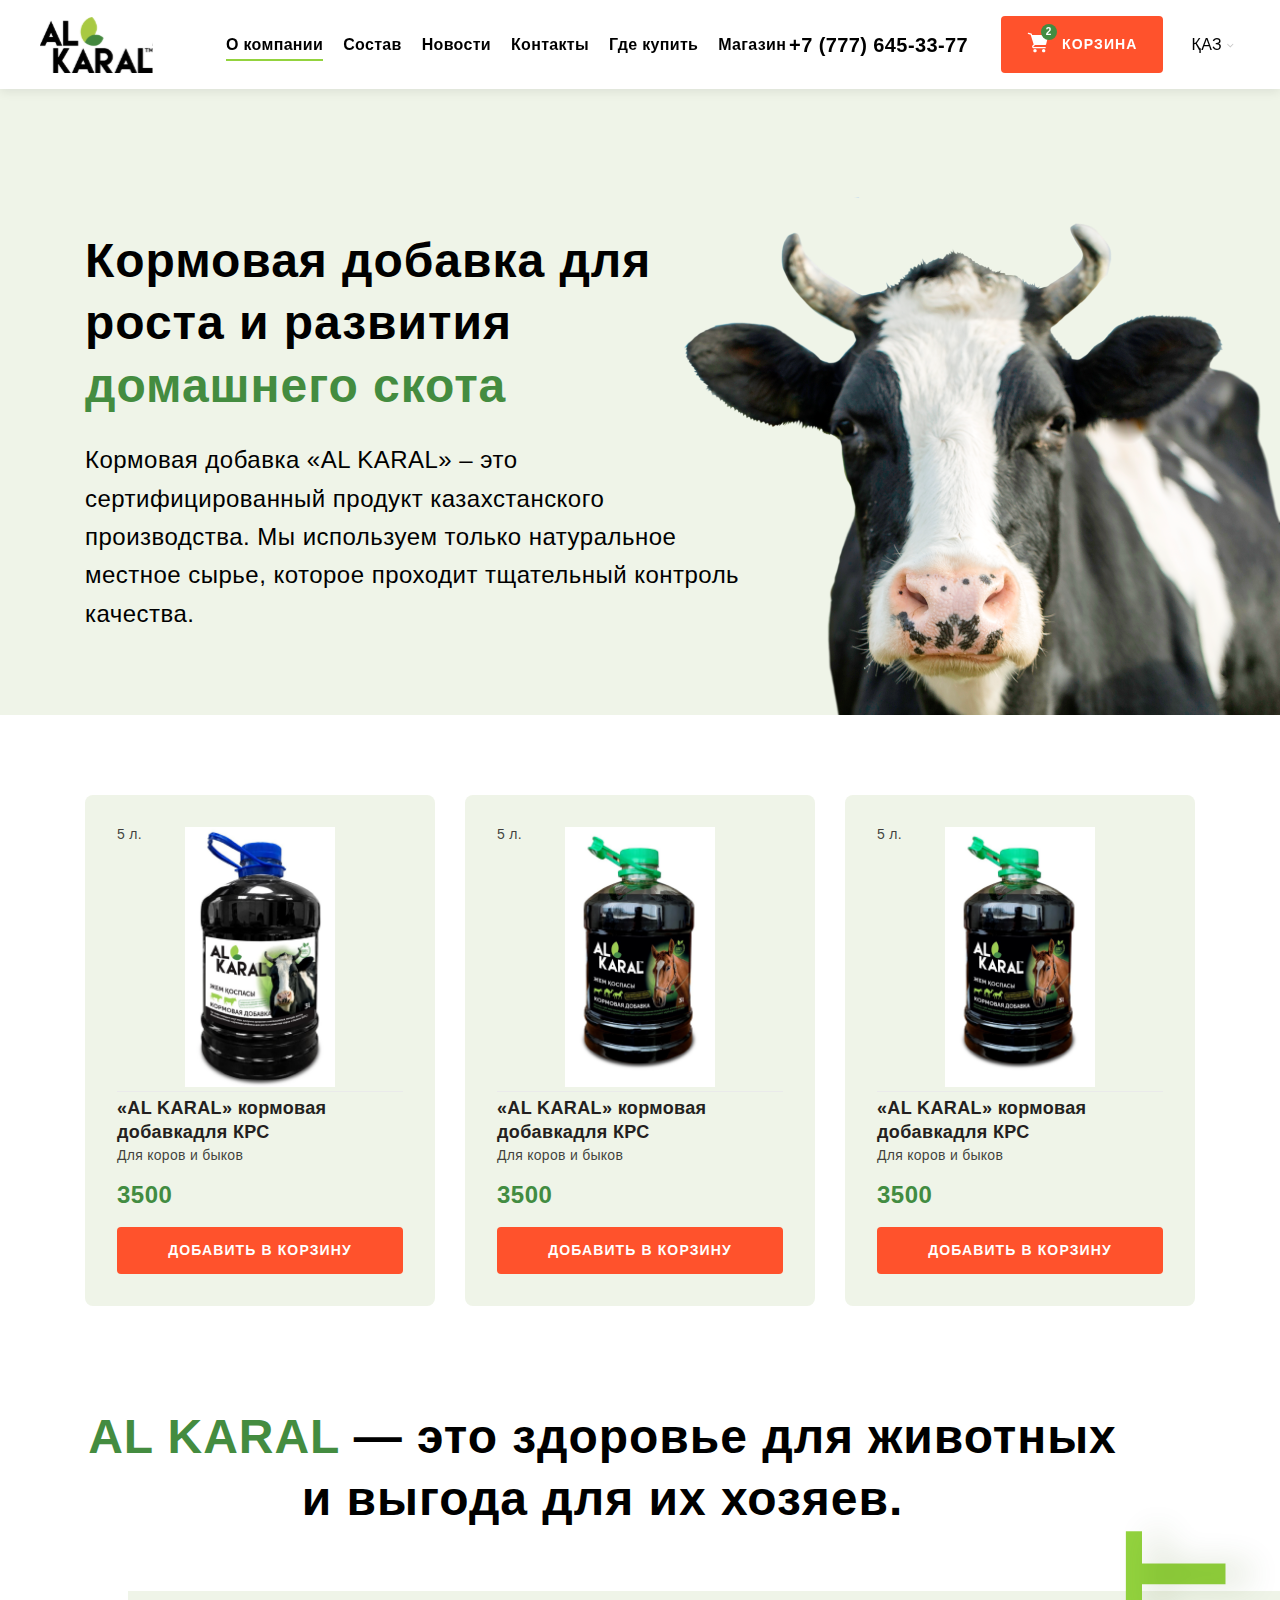
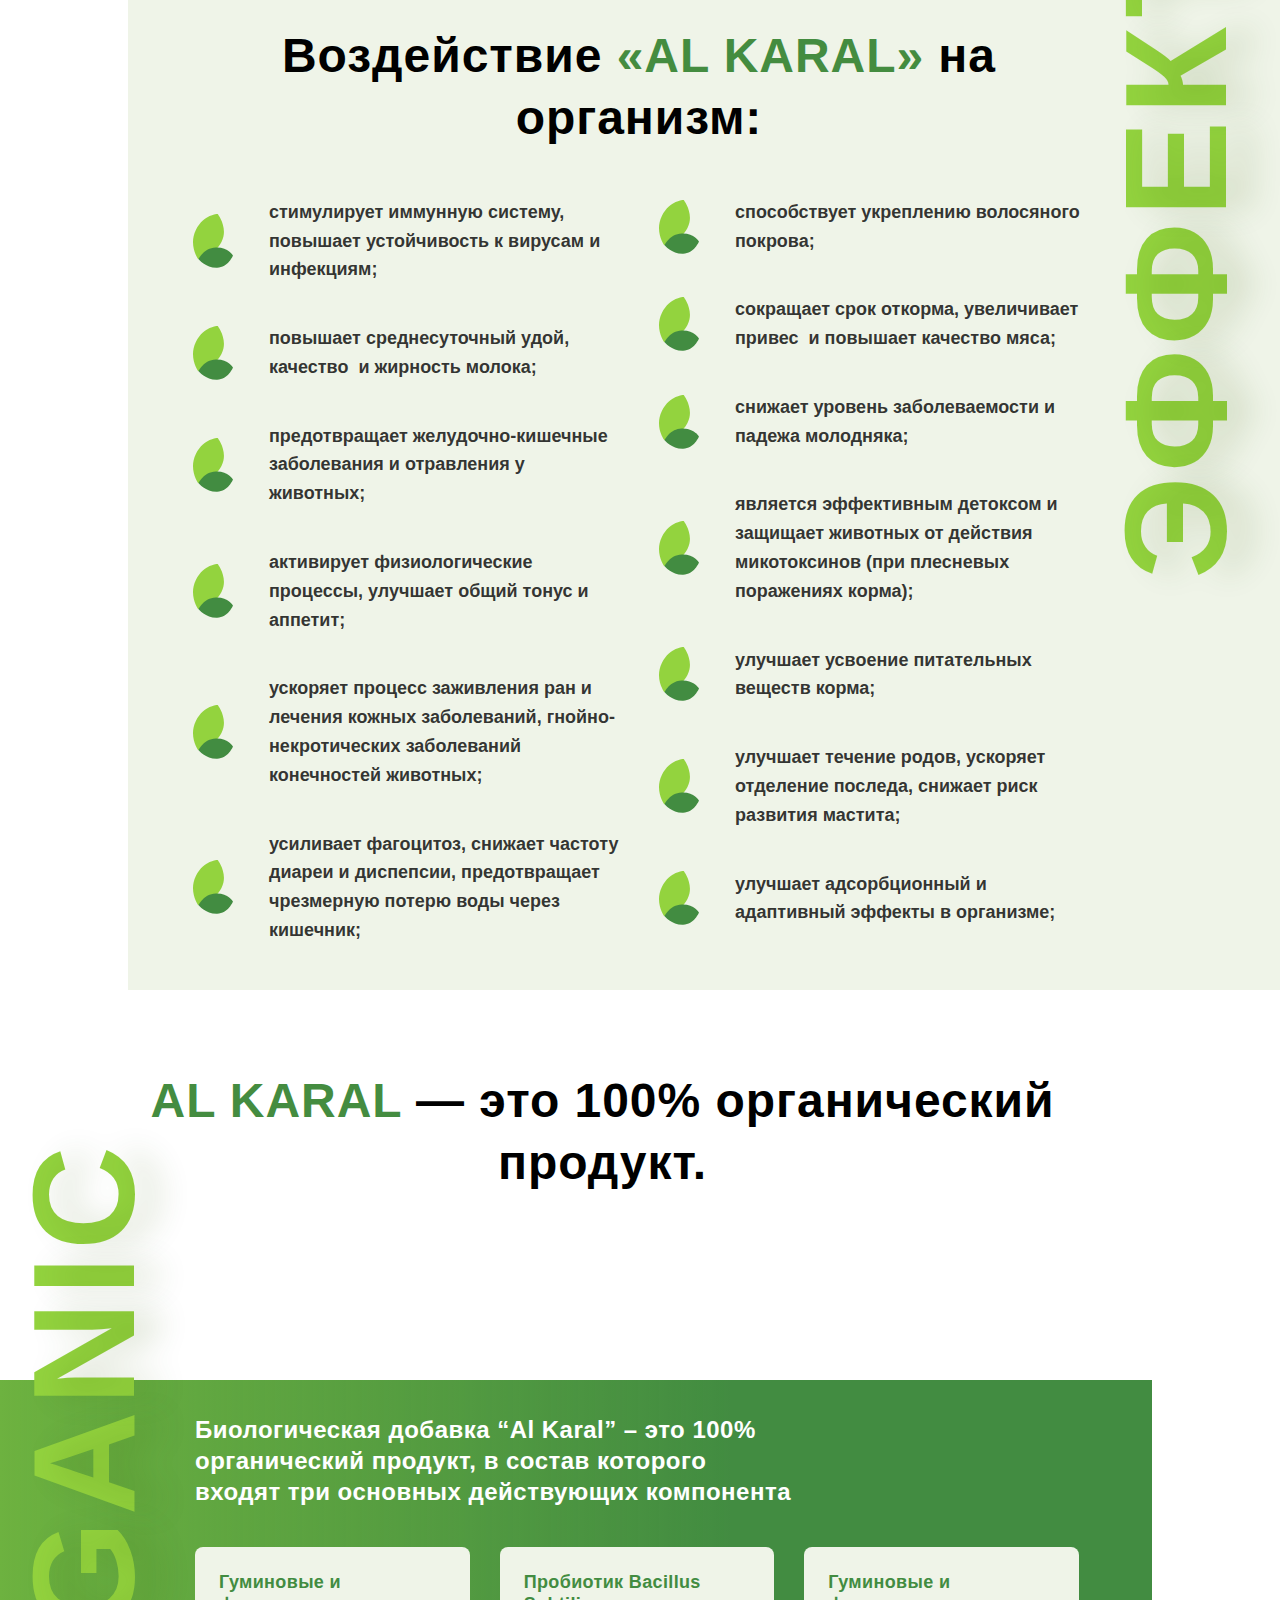
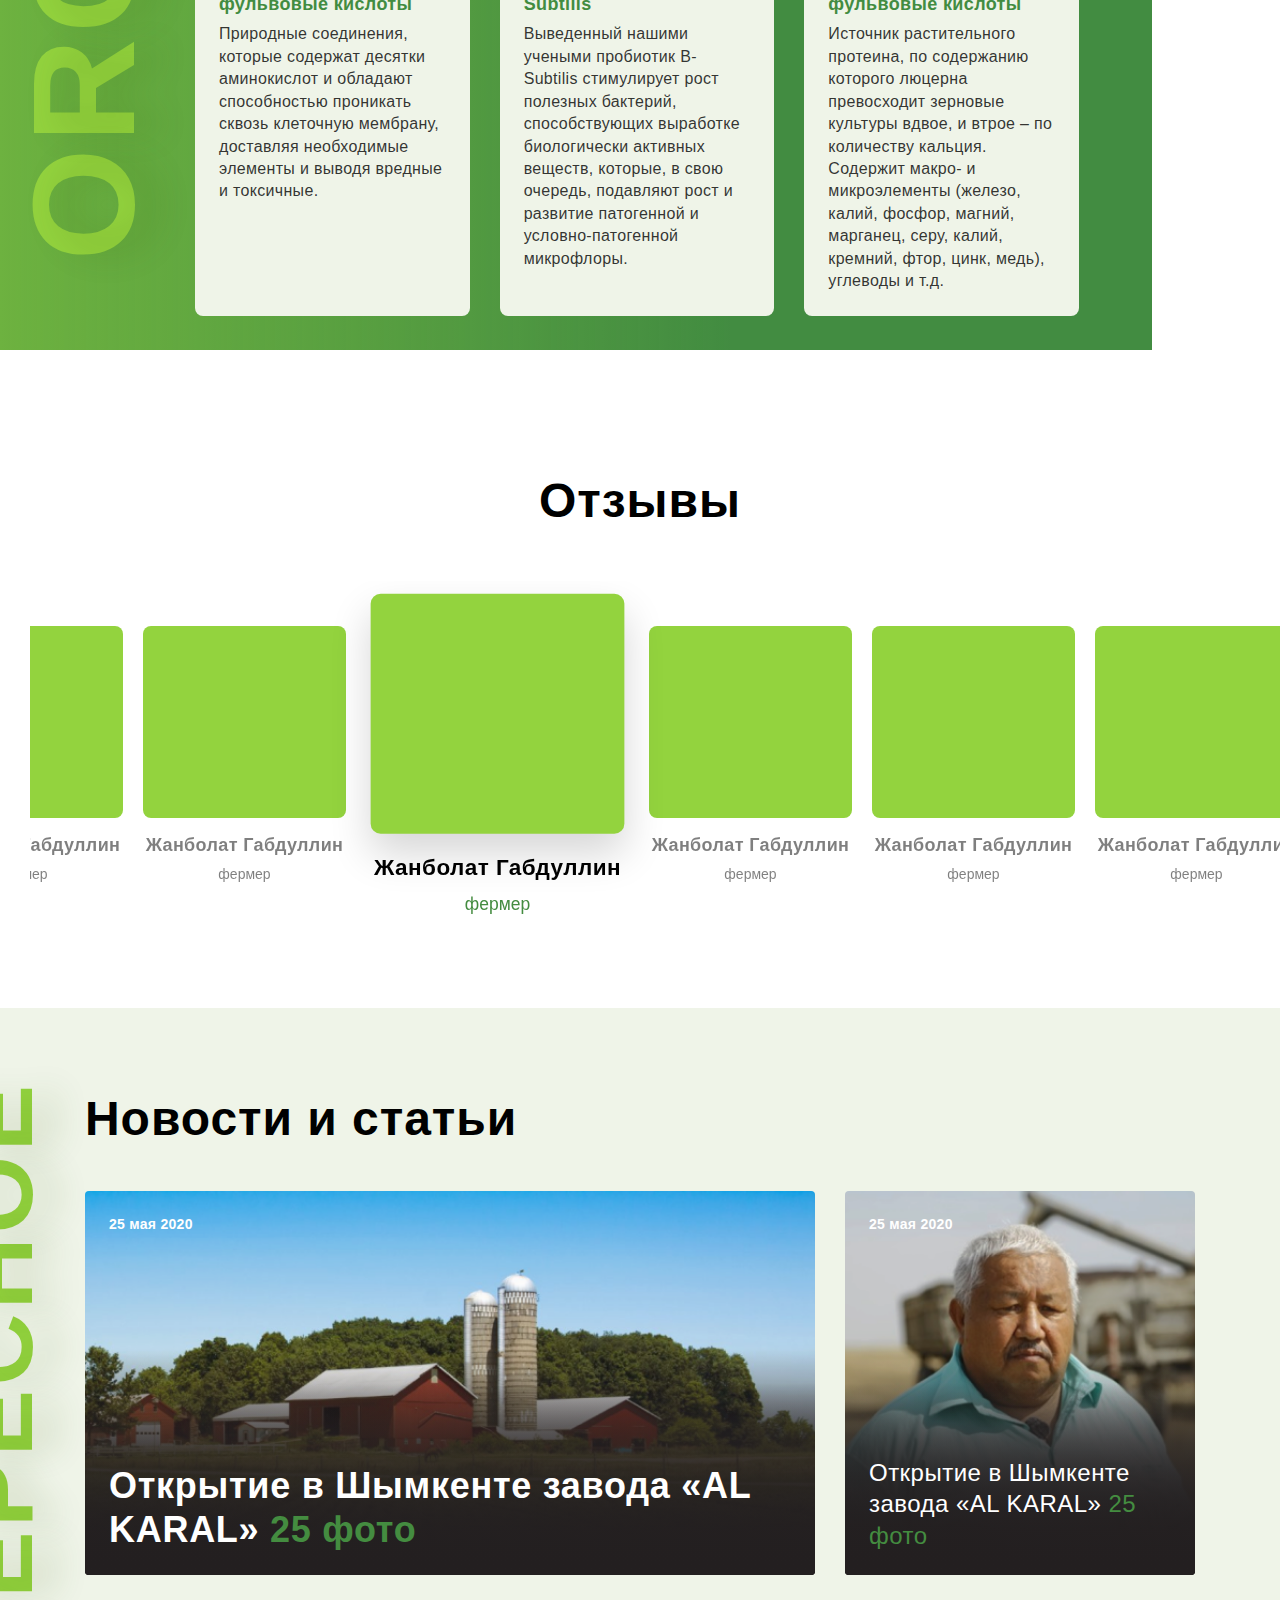
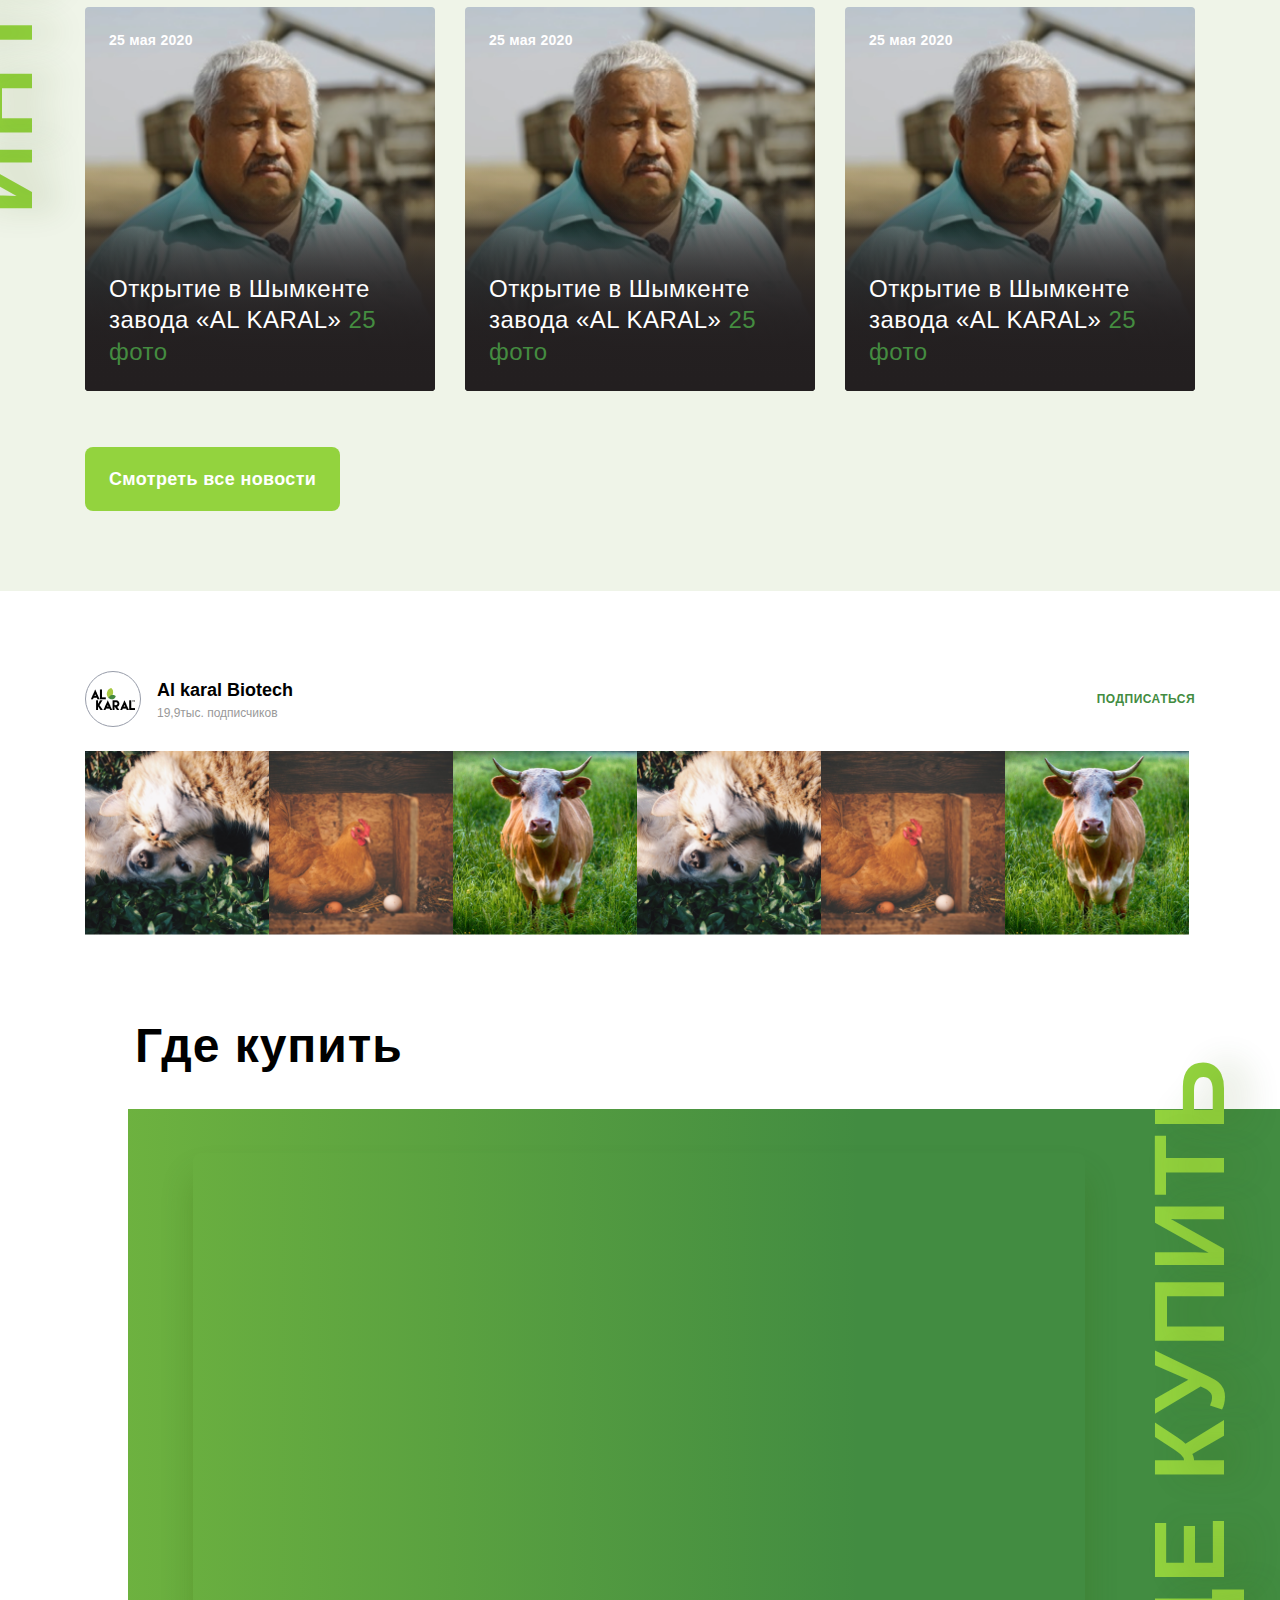
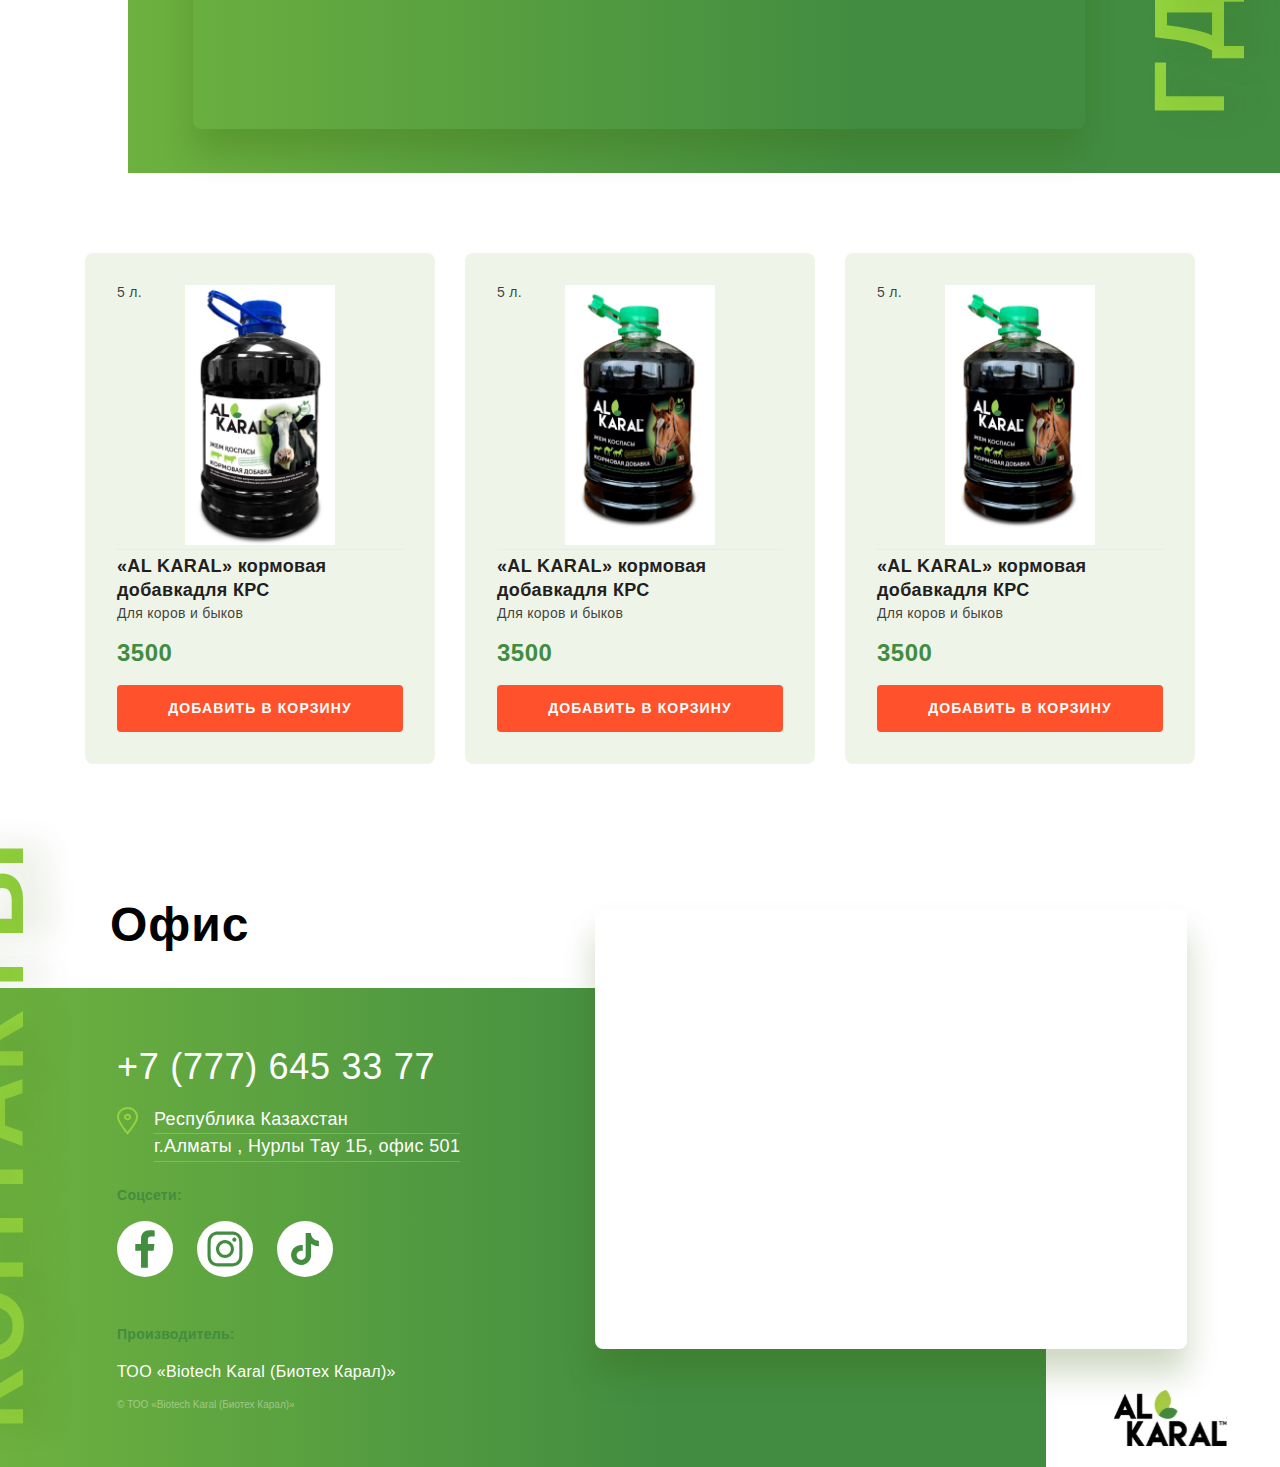
==== index.html @ 02455ade "first commit" ====
<!DOCTYPE html>
<html lang="en">
<head>
    <meta charset="UTF-8">
    <meta name="viewport" content="width=device-width"/>
    <title>Al Karal</title>
    <link rel="stylesheet" href="css/libs.min.css">
    <link rel="stylesheet" href="css/slick-theme.css">
    <link rel="stylesheet" href="css/slick.css">
    <link rel="stylesheet" href="css/main.css">
    <link rel="shortcut icon" href="/favicon.ico" type="image/x-icon">
</head>
<body>
<header>
    <a href="index.html" class="logo">
        <img src="img/logo/logo.svg" alt="">
    </a>
    <div class="nav-xs">
        <div class="nav-xs-head">
            <div class="dropdown dropdown-language">
                <button class="dropdown-toggle" type="button" id="dropdownLang" data-toggle="dropdown" aria-expanded="true">
                    <span>қаз</span>
                    <svg width="7" height="7" viewBox="0 0 7 7" fill="none" xmlns="http://www.w3.org/2000/svg">
                        <path d="M3.27159 6.54308C2.94307 6.21456 2.94307 5.68192 3.27159 5.35341L5.65093 2.97407C5.81519 2.80981 6.08151 2.80981 6.24576 2.97407C6.41002 3.13833 6.41002 3.40464 6.24576 3.5689L3.27159 6.54308Z"
                              fill="#C4C4C4"/>
                        <path d="M0.297418 2.97407C0.461677 2.80981 0.727993 2.80981 0.892252 2.97407L3.27159 5.35341C3.60011 5.68192 3.60011 6.21456 3.27159 6.54308L0.297418 3.5689C0.133159 3.40464 0.133159 3.13833 0.297418 2.97407Z"
                              fill="#C4C4C4"/>
                    </svg>
                </button>
                <div class="dropdown-menu" aria-labelledby="dropdownLang" x-placement="bottom-start"
                     style="position: absolute; transform: translate3d(0px, 30px, 0px); top: 0px; left: 0px; will-change: transform;">
                    <a class="dropdown-item" href="#">қаз</a>
                    <a class="dropdown-item" href="#">қаз</a>
                </div>
            </div>
            <button class="btn-plain close-menu">
                <svg width="19" height="19" viewBox="0 0 19 19" fill="none" xmlns="http://www.w3.org/2000/svg">
                    <rect width="24" height="2" rx="1" transform="matrix(-0.707107 -0.707107 -0.707107 0.707107 18.3853 16.9707)" fill="#D8E3C9"/>
                    <rect width="24" height="2" rx="1" transform="matrix(0.707107 -0.707107 -0.707107 -0.707107 1.41431 18.3853)" fill="#D8E3C9"/>
                </svg>
            </button>
        </div>
        <ul class="main-nav">
            <li><a href="#" class="active">О компании</a></li>
            <li><a href="#">Состав</a></li>
            <li><a href="#">Новости</a></li>
            <li><a href="#">Контакты</a></li>
            <li><a href="#">Где купить</a></li>
            <li><a href="#">Магазин</a></li>
        </ul>
        <div class="nav-xs-base">
            <a href="tel:+7 (777) 645-33-77" class="phone-link">+7 (777) 645-33-77</a>
            <a href="#" class="btn-plain btnBasket">
                <div class="btnBasket-icon">
                    <svg width="24" height="24" viewBox="0 0 24 24" fill="none" xmlns="http://www.w3.org/2000/svg">
                        <path d="M9.00004 21.3333C9.92052 21.3333 10.6667 20.5871 10.6667 19.6667C10.6667 18.7462 9.92052 18 9.00004 18C8.07957 18 7.33337 18.7462 7.33337 19.6667C7.33337 20.5871 8.07957 21.3333 9.00004 21.3333Z"
                              fill="white"/>
                        <path d="M17.6667 21.3333C18.5871 21.3333 19.3333 20.5871 19.3333 19.6667C19.3333 18.7462 18.5871 18 17.6667 18C16.7462 18 16 18.7462 16 19.6667C16 20.5871 16.7462 21.3333 17.6667 21.3333Z"
                              fill="white"/>
                        <path d="M22.0665 4.26034C22.0044 4.17967 21.9246 4.11429 21.8333 4.06922C21.742 4.02415 21.6416 4.00059 21.5398 4.00034H6.13983L5.83983 3.04701C5.80688 2.94465 5.74965 2.85178 5.67303 2.77632C5.59641 2.70087 5.50268 2.64506 5.39983 2.61368L2.6665 1.77368C2.58245 1.74785 2.49414 1.73883 2.40661 1.74713C2.31908 1.75543 2.23404 1.7809 2.15635 1.82206C1.99944 1.9052 1.88199 2.04727 1.82983 2.21701C1.77767 2.38675 1.79508 2.57025 1.87822 2.72716C1.96136 2.88407 2.10342 3.00152 2.27316 3.05368L4.6665 3.78701L7.71983 13.4337L6.63316 14.327L6.5465 14.4137C6.27776 14.7249 6.12551 15.1197 6.11578 15.5308C6.10605 15.9418 6.23945 16.3435 6.49316 16.667C6.67487 16.888 6.90577 17.0634 7.16739 17.1791C7.42901 17.2949 7.71409 17.3478 7.99983 17.3337H19.1265C19.3033 17.3337 19.4729 17.2634 19.5979 17.1384C19.7229 17.0134 19.7932 16.8438 19.7932 16.667C19.7932 16.4902 19.7229 16.3206 19.5979 16.1956C19.4729 16.0706 19.3033 16.0003 19.1265 16.0003H7.89316C7.81639 15.9977 7.7416 15.9753 7.676 15.9354C7.61041 15.8954 7.55622 15.8392 7.51869 15.7722C7.48116 15.7052 7.46155 15.6296 7.46175 15.5528C7.46195 15.476 7.48195 15.4005 7.51983 15.3337L9.1265 14.0003H19.4132C19.5655 14.0048 19.7147 13.9569 19.836 13.8647C19.9573 13.7725 20.0433 13.6416 20.0798 13.4937L22.2132 4.82701C22.2334 4.72762 22.2308 4.62492 22.2053 4.52672C22.1799 4.42852 22.1324 4.33741 22.0665 4.26034Z"
                              fill="white"/>
                    </svg>
                    <span class="prod-count">2</span>
                </div>
                <span>
                        Корзина
                    </span>
            </a>
        </div>
    </div>
    <a href="tel:+7 (777) 645-33-77" class="phone-link">+7 (777) 645-33-77</a>
    <a href="#" class="btn-plain btnBasket">
        <div class="btnBasket-icon">
            <svg width="24" height="24" viewBox="0 0 24 24" fill="none" xmlns="http://www.w3.org/2000/svg">
                <path d="M9.00004 21.3333C9.92052 21.3333 10.6667 20.5871 10.6667 19.6667C10.6667 18.7462 9.92052 18 9.00004 18C8.07957 18 7.33337 18.7462 7.33337 19.6667C7.33337 20.5871 8.07957 21.3333 9.00004 21.3333Z"
                      fill="white"/>
                <path d="M17.6667 21.3333C18.5871 21.3333 19.3333 20.5871 19.3333 19.6667C19.3333 18.7462 18.5871 18 17.6667 18C16.7462 18 16 18.7462 16 19.6667C16 20.5871 16.7462 21.3333 17.6667 21.3333Z"
                      fill="white"/>
                <path d="M22.0665 4.26034C22.0044 4.17967 21.9246 4.11429 21.8333 4.06922C21.742 4.02415 21.6416 4.00059 21.5398 4.00034H6.13983L5.83983 3.04701C5.80688 2.94465 5.74965 2.85178 5.67303 2.77632C5.59641 2.70087 5.50268 2.64506 5.39983 2.61368L2.6665 1.77368C2.58245 1.74785 2.49414 1.73883 2.40661 1.74713C2.31908 1.75543 2.23404 1.7809 2.15635 1.82206C1.99944 1.9052 1.88199 2.04727 1.82983 2.21701C1.77767 2.38675 1.79508 2.57025 1.87822 2.72716C1.96136 2.88407 2.10342 3.00152 2.27316 3.05368L4.6665 3.78701L7.71983 13.4337L6.63316 14.327L6.5465 14.4137C6.27776 14.7249 6.12551 15.1197 6.11578 15.5308C6.10605 15.9418 6.23945 16.3435 6.49316 16.667C6.67487 16.888 6.90577 17.0634 7.16739 17.1791C7.42901 17.2949 7.71409 17.3478 7.99983 17.3337H19.1265C19.3033 17.3337 19.4729 17.2634 19.5979 17.1384C19.7229 17.0134 19.7932 16.8438 19.7932 16.667C19.7932 16.4902 19.7229 16.3206 19.5979 16.1956C19.4729 16.0706 19.3033 16.0003 19.1265 16.0003H7.89316C7.81639 15.9977 7.7416 15.9753 7.676 15.9354C7.61041 15.8954 7.55622 15.8392 7.51869 15.7722C7.48116 15.7052 7.46155 15.6296 7.46175 15.5528C7.46195 15.476 7.48195 15.4005 7.51983 15.3337L9.1265 14.0003H19.4132C19.5655 14.0048 19.7147 13.9569 19.836 13.8647C19.9573 13.7725 20.0433 13.6416 20.0798 13.4937L22.2132 4.82701C22.2334 4.72762 22.2308 4.62492 22.2053 4.52672C22.1799 4.42852 22.1324 4.33741 22.0665 4.26034Z"
                      fill="white"/>
            </svg>
            <span class="prod-count">2</span>
        </div>
        <span>
                        Корзина
                    </span>
    </a>
    <button class="btn-plain call-menu">
        <svg width="24" height="18" viewBox="0 0 24 18" fill="none" xmlns="http://www.w3.org/2000/svg">
            <rect width="24" height="2" rx="1" transform="matrix(-1 0 0 1 24 0)" fill="#428C41"/>
            <rect width="12" height="2" rx="1" transform="matrix(-1 0 0 1 12 8)" fill="#428C41"/>
            <rect width="18" height="2" rx="1" transform="matrix(-1 0 0 1 18 16)" fill="#428C41"/>
        </svg>
    </button>
    <div class="dropdown dropdown-language lang-lg">
        <button class="dropdown-toggle" type="button" id="dropdownLang" data-toggle="dropdown" aria-expanded="true">
            <span>қаз</span>
            <svg width="7" height="7" viewBox="0 0 7 7" fill="none" xmlns="http://www.w3.org/2000/svg">
                <path d="M3.27159 6.54308C2.94307 6.21456 2.94307 5.68192 3.27159 5.35341L5.65093 2.97407C5.81519 2.80981 6.08151 2.80981 6.24576 2.97407C6.41002 3.13833 6.41002 3.40464 6.24576 3.5689L3.27159 6.54308Z"
                      fill="#C4C4C4"/>
                <path d="M0.297418 2.97407C0.461677 2.80981 0.727993 2.80981 0.892252 2.97407L3.27159 5.35341C3.60011 5.68192 3.60011 6.21456 3.27159 6.54308L0.297418 3.5689C0.133159 3.40464 0.133159 3.13833 0.297418 2.97407Z"
                      fill="#C4C4C4"/>
            </svg>
        </button>
        <div class="dropdown-menu" aria-labelledby="dropdownLang" x-placement="bottom-start"
             style="position: absolute; transform: translate3d(0px, 30px, 0px); top: 0px; left: 0px; will-change: transform;">
            <a class="dropdown-item" href="#">қаз</a>
            <a class="dropdown-item" href="#">қаз</a>
        </div>
    </div>
</header>
<div class="main bg-grey">
    <img src="img/main/caw.png" alt="" class="main-img">
    <div class="container">
        <div class="main-caption">
            <h2 class="title">
                Кормовая добавка для роста и развития  <span class="green-colored">домашнего скота</span>
            </h2>
            <p>
                Кормовая добавка «AL KARAL» –  это сертифицированный продукт казахстанского производства. Мы используем только натуральное местное сырье, которое проходит тщательный контроль качества.
            </p>
        </div>
    </div>
</div>
<section class="products">
    <div class="container">
        <div class="row row-eq-height">
            <div class="col-xl-4 col-lg-4 col-md-6 col-height">
                <div class="productItem">
                    <div class="productItem-img">
                        <img src="img/main/prod1.png" alt="">
                        <span>5 л.</span>
                        <a href="#" class="show-more">Подробнее</a>
                    </div>
                    <div class="productItem-caption">
                        <h3>«AL KARAL» кормовая добавкадля КРС</h3>
                        <p>Для коров и быков</p>
                        <h4>3500</h4>
                        <button class="btn-plain btn-orange">Добавить в корзину</button>
                    </div>
                </div>
            </div>
            <div class="col-xl-4 col-lg-4 col-md-6 col-height">
                <div class="productItem">
                    <div class="productItem-img">
                        <img src="img/main/prod2.png" alt="">
                        <span>5 л.</span>
                        <a href="#" class="show-more">Подробнее</a>
                    </div>
                    <div class="productItem-caption">
                        <h3>«AL KARAL» кормовая добавкадля КРС</h3>
                        <p>Для коров и быков</p>
                        <h4>3500</h4>
                        <button class="btn-plain btn-orange">Добавить в корзину</button>
                    </div>
                </div>
            </div>
            <div class="col-xl-4 col-lg-4 col-md-6 col-height">
                <div class="productItem">
                    <div class="productItem-img">
                        <img src="img/main/prod2.png" alt="">
                        <span>5 л.</span>
                        <a href="#" class="show-more">Подробнее</a>
                    </div>
                    <div class="productItem-caption">
                        <h3>«AL KARAL» кормовая добавкадля КРС</h3>
                        <p>Для коров и быков</p>
                        <h4>3500</h4>
                        <button class="btn-plain btn-orange">Добавить в корзину</button>
                    </div>
                </div>
            </div>
        </div>
        <h3 class="title">
            <span class="green-colored">AL KARAL</span> — это здоровье для животных и выгода для их хозяев.
        </h3>
    </div>
</section>
<div class="effect bg-grey">
    <div class="container">
        <div class="effect-cover titleRight">
            <h2 class="title">
                Воздействие <span class="green-colored">«AL KARAL»</span> на организм:
            </h2>
            <h2 class="title-lg title-right">Эффект</h2>
            <ul class="advantage-list">
                <li>
                    <i class="icon i-fall"></i>
                    <span>стимулирует иммунную систему, повышает устойчивость к вирусам и инфекциям;</span>
                </li>
                <li>
                    <i class="icon i-fall"></i>
                    <span>повышает среднесуточный удой, качество  и жирность молока;</span>
                </li>
                <li>
                    <i class="icon i-fall"></i>
                    <span>предотвращает желудочно-кишечные заболевания и отравления у животных;</span>
                </li>
                <li>
                    <i class="icon i-fall"></i>
                    <span>активирует физиологические процессы, улучшает общий тонус и аппетит;</span>
                </li>
                <li>
                    <i class="icon i-fall"></i>
                    <span>ускоряет процесс заживления ран и лечения кожных заболеваний, гнойно-некротических заболеваний конечностей животных;</span>
                </li>
                <li>
                    <i class="icon i-fall"></i>
                    <span>усиливает фагоцитоз, снижает частоту диареи и диспепсии, предотвращает чрезмерную потерю воды через кишечник;</span>
                </li>
                <li>
                    <i class="icon i-fall"></i>
                    <span>способствует укреплению волосяного покрова;</span>
                </li>
                <li>
                    <i class="icon i-fall"></i>
                    <span>сокращает срок откорма, увеличивает привес  и  повышает качество мяса;</span>
                </li>
                <li>
                    <i class="icon i-fall"></i>
                    <span>снижает уровень заболеваемости и падежа молодняка;</span>
                </li>
                <li>
                    <i class="icon i-fall"></i>
                    <span>является эффективным детоксом и защищает животных от действия микотоксинов (при плесневых поражениях корма);</span>
                </li>
                <li>
                    <i class="icon i-fall"></i>
                    <span>улучшает усвоение питательных веществ корма;</span>
                </li>
                <li>
                    <i class="icon i-fall"></i>
                    <span>улучшает течение родов, ускоряет отделение последа, снижает риск развития мастита;</span>
                </li>
                <li>
                    <i class="icon i-fall"></i>
                    <span>улучшает адсорбционный и адаптивный эффекты в организме;</span>
                </li>
            </ul>
        </div>
    </div>
</div>
<div class="container">
    <h3 class="title">
        <span class="green-colored">AL KARAL</span> — это 100% органический продукт.
    </h3>
</div>
<section class="components bg-green">
    <div class="container">
        <div class="titleLeft">
            <h2 class="title-lg title-left">ORGANIC</h2>
        </div>
        <h3>Биологическая добавка “Al Karal” – это 100% органический продукт, в состав которого входят три основных
            действующих компонента</h3>
        <div class="row row-eq-height">
            <div class="col-lg-4 col-md-6 col-height">
                <div class="component-item">
                    <h4>Гуминовые и фульвовые кислоты</h4>
                    <p>
                        Природные соединения, которые содержат десятки аминокислот и обладают способностью проникать
                        сквозь клеточную мембрану, доставляя необходимые элементы и выводя вредные и токсичные.
                    </p>
                </div>
            </div>
            <div class="col-lg-4 col-md-6 col-height">
                <div class="component-item">
                    <h4>Пробиотик Bacillus Subtilis</h4>
                    <p>
                        Выведенный нашими учеными пробиотик B-Subtilis стимулирует рост полезных бактерий,
                        способствующих выработке биологически активных веществ, которые, в свою очередь, подавляют рост
                        и развитие патогенной и условно-патогенной микрофлоры.
                    </p>
                </div>
            </div>
            <div class="col-lg-4 col-md-6 col-height">
                <div class="component-item">
                    <h4>Гуминовые и фульвовые кислоты</h4>
                    <p>
                        Источник растительного протеина, по содержанию которого люцерна превосходит зерновые культуры
                        вдвое, и втрое – по количеству кальция. Содержит макро- и микроэлементы (железо, калий, фосфор,
                        магний, марганец, серу, калий, кремний, фтор, цинк, медь), углеводы и т.д.
                    </p>
                </div>
            </div>
        </div>
    </div>
</section>
<section class="review">
    <h2 class="title">Отзывы</h2>
    <div class="sl-review">
        <div class="review-item">
            <div class="review-item-video">
                <iframe width="100%" height="100%"
                        src="https://www.youtube.com/embed/0KEy-m6A-GQ?controls=0"
                        frameborder="0"
                        allow="accelerometer; autoplay; clipboard-write; encrypted-media; gyroscope; picture-in-picture"
                        allowfullscreen>

                </iframe>
            </div>
            <h3>Жанболат Габдуллин</h3>
            <p>фермер</p>
        </div>
        <div class="review-item">
            <div class="review-item-video">
                <iframe width="100%" height="100%"
                        src="https://www.youtube.com/embed/0KEy-m6A-GQ?controls=0"
                        frameborder="0"
                        allow="accelerometer; autoplay; clipboard-write; encrypted-media; gyroscope; picture-in-picture"
                        allowfullscreen>

                </iframe>
            </div>
            <h3>Жанболат Габдуллин</h3>
            <p>фермер</p>
        </div>
        <div class="review-item">
            <div class="review-item-video">
                <iframe width="100%" height="100%"
                        src="https://www.youtube.com/embed/0KEy-m6A-GQ?controls=0"
                        frameborder="0"
                        allow="accelerometer; autoplay; clipboard-write; encrypted-media; gyroscope; picture-in-picture"
                        allowfullscreen>

                </iframe>
            </div>
            <h3>Жанболат Габдуллин</h3>
            <p>фермер</p>
        </div>
        <div class="review-item">
            <div class="review-item-video">
                <iframe width="100%" height="100%"
                        src="https://www.youtube.com/embed/0KEy-m6A-GQ?controls=0"
                        frameborder="0"
                        allow="accelerometer; autoplay; clipboard-write; encrypted-media; gyroscope; picture-in-picture"
                        allowfullscreen>

                </iframe>
            </div>
            <h3>Жанболат Габдуллин</h3>
            <p>фермер</p>
        </div>
        <div class="review-item">
            <div class="review-item-video">
                <iframe width="100%" height="100%"
                        src="https://www.youtube.com/embed/0KEy-m6A-GQ?controls=0"
                        frameborder="0"
                        allow="accelerometer; autoplay; clipboard-write; encrypted-media; gyroscope; picture-in-picture"
                        allowfullscreen>

                </iframe>
            </div>
            <h3>Жанболат Габдуллин</h3>
            <p>фермер</p>
        </div>
        <div class="review-item">
            <div class="review-item-video">
                <iframe width="100%" height="100%"
                        src="https://www.youtube.com/embed/0KEy-m6A-GQ?controls=0"
                        frameborder="0"
                        allow="accelerometer; autoplay; clipboard-write; encrypted-media; gyroscope; picture-in-picture"
                        allowfullscreen>

                </iframe>
            </div>
            <h3>Жанболат Габдуллин</h3>
            <p>фермер</p>
        </div>
    </div>
</section>
<section class="news bg-grey">
    <div class="container titleLeft">
        <h2 class="title-lg title-left title-md">Интересное</h2>
        <h2 class="title">Новости и статьи</h2>
        <div class="row">
            <div class="col-lg-8 col-md-6">
                <div class="news-item news-item-lg">
                    <div class="news-item-img">
                        <img src="img/main/news1.png" alt="">
                    </div>
                    <div class="news-item-caption">
                        <span class="news-date">25 мая 2020</span>
                        <h3>
                            Открытие в Шымкенте
                            завода «AL KARAL» <span class="green-colored">25 фото</span>
                        </h3>
                    </div>
                </div>
            </div>
            <div class="col-lg-4 col-md-6">
                <div class="news-item">
                    <div class="news-item-img">
                        <img src="img/main/news2.png" alt="">
                    </div>
                    <div class="news-item-caption">
                        <span class="news-date">25 мая 2020</span>
                        <h3>
                            Открытие в Шымкенте
                            завода «AL KARAL» <span class="green-colored">25 фото</span>
                        </h3>
                    </div>
                </div>
            </div>
            <div class="col-lg-4 col-md-6">
                <div class="news-item">
                    <div class="news-item-img">
                        <img src="img/main/news2.png" alt="">
                    </div>
                    <div class="news-item-caption">
                        <span class="news-date">25 мая 2020</span>
                        <h3>
                            Открытие в Шымкенте
                            завода «AL KARAL» <span class="green-colored">25 фото</span>
                        </h3>
                    </div>
                </div>
            </div>
            <div class="col-lg-4 col-md-6">
                <div class="news-item">
                    <div class="news-item-img">
                        <img src="img/main/news2.png" alt="">
                    </div>
                    <div class="news-item-caption">
                        <span class="news-date">25 мая 2020</span>
                        <h3>
                            Открытие в Шымкенте
                            завода «AL KARAL» <span class="green-colored">25 фото</span>
                        </h3>
                    </div>
                </div>
            </div>
            <div class="col-lg-4 col-md-6">
                <div class="news-item">
                    <div class="news-item-img">
                        <img src="img/main/news2.png" alt="">
                    </div>
                    <div class="news-item-caption">
                        <span class="news-date">25 мая 2020</span>
                        <h3>
                            Открытие в Шымкенте
                            завода «AL KARAL» <span class="green-colored">25 фото</span>
                        </h3>
                    </div>
                </div>
            </div>
        </div>
        <a href="#" class="btn-green">
            Смотреть все новости
        </a>
    </div>
</section>
<section class="instagram">
    <div class="container">
        <div class="instagram-head">
            <div class="profile-plain">
                <div class="profile-plain-img">
                    <img src="img/logo/logo-xs.png" alt="">
                </div>
                <div class="profile-plain-caption">
                    <h3>Al karal Biotech</h3>
                    <p>
                        19,9тыс. подписчиков
                    </p>
                </div>
            </div>
            <a href="#">ПОДПИСАТЬСЯ</a>
        </div>
        <div class="instagram-gallery">
            <img src="img/main/gallery-1.png" alt="">
            <img src="img/main/gallery-2.png" alt="">
            <img src="img/main/gallery-3.png" alt="">
            <img src="img/main/gallery-1.png" alt="">
            <img src="img/main/gallery-2.png" alt="">
            <img src="img/main/gallery-3.png" alt="">
        </div>
    </div>
</section>
<section class="whereToBuy">
    <div class="container ">
        <h2 class="title">
            Где купить
        </h2>
    </div>
    <div class="storeMap bg-green">
        <div class="container titleRight">
            <h2 class="title-lg title-right title-md">Где купить</h2>
            <div id="map" style="width: 100%;"></div>
        </div>
    </div>
</section>
<section class="products">
    <div class="container">
        <div class="row row-eq-height">
            <div class="col-xl-4 col-lg-4 col-md-6 col-height">
                <div class="productItem">
                    <div class="productItem-img">
                        <img src="img/main/prod1.png" alt="">
                        <span>5 л.</span>
                        <a href="#" class="show-more">Подробнее</a>
                    </div>
                    <div class="productItem-caption">
                        <h3>«AL KARAL» кормовая добавкадля КРС</h3>
                        <p>Для коров и быков</p>
                        <h4>3500</h4>
                        <button class="btn-plain btn-orange">Добавить в корзину</button>
                    </div>
                </div>
            </div>
            <div class="col-xl-4 col-lg-4 col-md-6 col-height">
                <div class="productItem">
                    <div class="productItem-img">
                        <img src="img/main/prod2.png" alt="">
                        <span>5 л.</span>
                        <a href="#" class="show-more">Подробнее</a>
                    </div>
                    <div class="productItem-caption">
                        <h3>«AL KARAL» кормовая добавкадля КРС</h3>
                        <p>Для коров и быков</p>
                        <h4>3500</h4>
                        <button class="btn-plain btn-orange">Добавить в корзину</button>
                    </div>
                </div>
            </div>
            <div class="col-xl-4 col-lg-4 col-md-6 col-height">
                <div class="productItem">
                    <div class="productItem-img">
                        <img src="img/main/prod2.png" alt="">
                        <span>5 л.</span>
                        <a href="#" class="show-more">Подробнее</a>
                    </div>
                    <div class="productItem-caption">
                        <h3>«AL KARAL» кормовая добавкадля КРС</h3>
                        <p>Для коров и быков</p>
                        <h4>3500</h4>
                        <button class="btn-plain btn-orange">Добавить в корзину</button>
                    </div>
                </div>
            </div>
        </div>
    </div>
</section>
<section class="contacts">
    <div class="container">
        <h2 class="title">Офис</h2>
    </div>
    <div class="contacts-cover">
        <div class="bg-green"></div>
        <div class="container titleLeft">
            <h2 class="title-lg title-left title-md">Контакты</h2>
            <a href="tel:+7 (777) 645 33 77" class="phone">+7 (777) 645 33 77</a>
            <div class="addressItem">
                <svg width="22" height="28" viewBox="0 0 22 28" fill="none" xmlns="http://www.w3.org/2000/svg">
                    <mask id="path-1-outside-1" maskUnits="userSpaceOnUse" x="0" y="0" width="22" height="28" fill="black">
                        <rect fill="white" width="22" height="28"/>
                        <path fill-rule="evenodd" clip-rule="evenodd"
                              d="M10.5462 24.666C10.5462 24.666 19.0925 14.4179 19.0925 9.99977C19.0925 5.58162 15.2662 2 10.5462 2C5.82629 2 2 5.58162 2 9.99977C2 14.4179 10.5462 24.666 10.5462 24.666ZM10.5463 13.332C12.513 13.332 14.1073 11.8398 14.1073 9.99902C14.1073 8.15825 12.513 6.66602 10.5463 6.66602C8.57969 6.66602 6.9854 8.15825 6.9854 9.99902C6.9854 11.8398 8.57969 13.332 10.5463 13.332Z"/>
                    </mask>
                    <path d="M10.5462 24.666L9.01026 25.9469L10.5462 27.7888L12.0822 25.9469L10.5462 24.666ZM17.0925 9.99977C17.0925 10.5964 16.7587 11.7001 15.9729 13.2517C15.2279 14.7227 14.2142 16.3365 13.1702 17.8583C12.1312 19.3728 11.0883 20.7584 10.3031 21.7676C9.91125 22.2712 9.58538 22.6788 9.3586 22.9591C9.24525 23.0992 9.15676 23.2074 9.0973 23.2797C9.06757 23.3159 9.04511 23.3431 9.03042 23.3608C9.02308 23.3697 9.01769 23.3762 9.01431 23.3802C9.01262 23.3823 9.01143 23.3837 9.01075 23.3845C9.01041 23.3849 9.0102 23.3852 9.01012 23.3853C9.01008 23.3853 9.01011 23.3853 9.01009 23.3853C9.01016 23.3852 9.01026 23.3851 10.5462 24.666C12.0822 25.9469 12.0824 25.9467 12.0826 25.9465C12.0827 25.9464 12.0829 25.9461 12.0832 25.9458C12.0836 25.9453 12.0842 25.9446 12.0849 25.9438C12.0863 25.9421 12.0882 25.9398 12.0906 25.9369C12.0954 25.9311 12.1023 25.9228 12.1111 25.9122C12.1288 25.8908 12.1543 25.8599 12.1872 25.82C12.2529 25.74 12.348 25.6237 12.4683 25.475C12.7089 25.1776 13.0507 24.75 13.4601 24.2238C14.2773 23.1735 15.371 21.7209 16.4686 20.1211C17.5611 18.5286 18.6839 16.752 19.5414 15.0589C20.358 13.4464 21.0925 11.6122 21.0925 9.99977H17.0925ZM10.5462 4C14.2882 4 17.0925 6.80862 17.0925 9.99977H21.0925C21.0925 4.35462 16.2442 0 10.5462 0V4ZM4 9.99977C4 6.80862 6.80431 4 10.5462 4V0C4.84826 0 0 4.35462 0 9.99977H4ZM10.5462 24.666C12.0822 23.3851 12.0823 23.3852 12.0824 23.3853C12.0824 23.3853 12.0824 23.3853 12.0824 23.3853C12.0823 23.3852 12.0821 23.3849 12.0817 23.3845C12.0811 23.3837 12.0799 23.3823 12.0782 23.3802C12.0748 23.3762 12.0694 23.3697 12.0621 23.3608C12.0474 23.3431 12.0249 23.3159 11.9952 23.2797C11.9357 23.2074 11.8473 23.0992 11.7339 22.9591C11.5071 22.6788 11.1812 22.2712 10.7894 21.7676C10.0042 20.7584 8.96134 19.3728 7.92232 17.8583C6.87832 16.3365 5.86457 14.7227 5.11959 13.2517C4.3338 11.7001 4 10.5964 4 9.99977H0C0 11.6122 0.734476 13.4464 1.55111 15.0589C2.40856 16.752 3.53137 18.5286 4.62393 20.1211C5.72147 21.7209 6.81515 23.1735 7.63239 24.2238C8.04176 24.75 8.38357 25.1776 8.62416 25.475C8.74449 25.6237 8.83962 25.74 8.90534 25.82C8.93821 25.8599 8.96373 25.8908 8.98139 25.9122C8.99022 25.9228 8.99709 25.9311 9.00192 25.9369C9.00433 25.9398 9.00624 25.9421 9.00764 25.9438C9.00833 25.9446 9.0089 25.9453 9.00934 25.9458C9.00956 25.9461 9.00979 25.9464 9.0099 25.9465C9.0101 25.9467 9.01026 25.9469 10.5462 24.666ZM12.1073 9.99902C12.1073 10.6127 11.5351 11.332 10.5463 11.332V15.332C13.4909 15.332 16.1073 13.0669 16.1073 9.99902H12.1073ZM10.5463 8.66602C11.5351 8.66602 12.1073 9.38539 12.1073 9.99902H16.1073C16.1073 6.93112 13.4909 4.66602 10.5463 4.66602V8.66602ZM8.9854 9.99902C8.9854 9.38539 9.55758 8.66602 10.5463 8.66602V4.66602C7.6018 4.66602 4.9854 6.93112 4.9854 9.99902H8.9854ZM10.5463 11.332C9.55758 11.332 8.9854 10.6127 8.9854 9.99902H4.9854C4.9854 13.0669 7.6018 15.332 10.5463 15.332V11.332Z"
                          fill="#93D33E" mask="url(#path-1-outside-1)"/>
                </svg>
                <div>
                    <span>Республика Казахстан</span>
                    <span>г.Алматы , Нурлы Тау 1Б, офис 501</span>
                </div>

            </div>
            <span class="green-colored">Соцсети:</span>
            <ul class="social-list">
                <li>
                    <a href="#">
                        <svg width="20" height="38" viewBox="0 0 20 38" fill="none" xmlns="http://www.w3.org/2000/svg">
                            <path d="M12.8692 37.6659V20.6364H18.5854L19.4411 13.9997H12.8692V9.76237C12.8692 7.84093 13.4028 6.53137 16.1584 6.53137L19.6728 6.52975V0.593991C19.0647 0.513405 16.9787 0.332764 14.5518 0.332764C9.4848 0.332764 6.01585 3.42549 6.01585 9.10542V13.9999H0.284912V20.6366H6.01567V37.6661L12.8692 37.6659Z"
                                  fill="#438D41"/>
                        </svg>
                    </a>
                </li>
                <li>
                    <a href="#">
                        <svg width="36" height="36" viewBox="0 0 36 36" fill="none" xmlns="http://www.w3.org/2000/svg">
                            <path d="M12.1681 17.9995C12.1681 14.778 14.7789 12.1657 18.0005 12.1657C21.222 12.1657 23.8343 14.778 23.8343 17.9995C23.8343 21.2211 21.222 23.8333 18.0005 23.8333C14.7789 23.8333 12.1681 21.2211 12.1681 17.9995ZM9.01445 17.9995C9.01445 22.9625 13.0375 26.9856 18.0005 26.9856C22.9635 26.9856 26.9865 22.9625 26.9865 17.9995C26.9865 13.0365 22.9635 9.01347 18.0005 9.01347C13.0375 9.01347 9.01445 13.0365 9.01445 17.9995ZM25.2423 8.65717C25.2421 9.07251 25.3651 9.47858 25.5957 9.82401C25.8263 10.1694 26.1542 10.4387 26.5379 10.5978C26.9215 10.7569 27.3437 10.7987 27.7511 10.7178C28.1585 10.637 28.5328 10.4371 28.8266 10.1435C29.1204 9.84996 29.3206 9.47585 29.4017 9.06853C29.4829 8.6612 29.4415 8.23894 29.2827 7.85515C29.1239 7.47136 28.8549 7.14328 28.5097 6.91239C28.1644 6.6815 27.7584 6.55818 27.3431 6.55801H27.3423C26.7855 6.55827 26.2517 6.77949 25.8579 7.17308C25.4642 7.56667 25.2427 8.10044 25.2423 8.65717ZM10.9305 32.2441C9.22431 32.1664 8.29695 31.8822 7.68067 31.6421C6.86363 31.324 6.28067 30.9452 5.66775 30.3331C5.05483 29.721 4.67543 29.1386 4.35875 28.3216C4.11851 27.7056 3.83431 26.7779 3.75675 25.0718C3.67191 23.2271 3.65497 22.673 3.65497 17.9997C3.65497 13.3263 3.67331 12.7737 3.75675 10.9276C3.83445 9.22137 4.12075 8.29555 4.35875 7.67773C4.67683 6.86069 5.05567 6.27773 5.66775 5.66481C6.27983 5.05189 6.86223 4.67249 7.68067 4.35581C8.29667 4.11557 9.22431 3.83137 10.9305 3.75381C12.7751 3.66897 13.3292 3.65203 18.0005 3.65203C22.6717 3.65203 23.2264 3.67037 25.0726 3.75381C26.7788 3.83151 27.7046 4.11781 28.3224 4.35581C29.1394 4.67249 29.7224 5.05273 30.3353 5.66481C30.9482 6.27689 31.3262 6.86069 31.6443 7.67773C31.8846 8.29373 32.1688 9.22137 32.2463 10.9276C32.3312 12.7737 32.3481 13.3263 32.3481 17.9997C32.3481 22.673 32.3312 23.2256 32.2463 25.0718C32.1686 26.7779 31.883 27.7053 31.6443 28.3216C31.3262 29.1386 30.9474 29.7216 30.3353 30.3331C29.7232 30.9446 29.1394 31.324 28.3224 31.6421C27.7064 31.8823 26.7788 32.1665 25.0726 32.2441C23.2279 32.3289 22.6738 32.3459 18.0005 32.3459C13.3271 32.3459 12.7746 32.3289 10.9305 32.2441ZM10.7856 0.605492C8.92261 0.690332 7.64959 0.985732 6.53785 1.41833C5.38649 1.86507 4.41181 2.46441 3.43783 3.43685C2.46385 4.40929 1.86605 5.38551 1.41931 6.53687C0.986708 7.64931 0.691308 8.92163 0.606468 10.7846C0.520228 12.6505 0.500488 13.2471 0.500488 17.9995C0.500488 22.752 0.520228 23.3485 0.606468 25.2144C0.691308 27.0775 0.986708 28.3497 1.41931 29.4622C1.86605 30.6128 2.46399 31.5902 3.43783 32.5622C4.41167 33.5342 5.38649 34.1327 6.53785 34.5807C7.65169 35.0133 8.92261 35.3087 10.7856 35.3935C12.6525 35.4784 13.248 35.4995 18.0005 35.4995C22.7529 35.4995 23.3495 35.4798 25.2154 35.3935C27.0785 35.3087 28.3507 35.0133 29.4631 34.5807C30.6138 34.1327 31.5892 33.5346 32.5631 32.5622C33.5371 31.5897 34.1337 30.6128 34.5817 29.4622C35.0143 28.3497 35.3111 27.0774 35.3945 25.2144C35.4793 23.3471 35.4991 22.752 35.4991 17.9995C35.4991 13.2471 35.4793 12.6505 35.3945 10.7846C35.3097 8.92149 35.0143 7.64861 34.5817 6.53687C34.1337 5.38621 33.5356 4.41083 32.5631 3.43685C31.5907 2.46287 30.6138 1.86507 29.4645 1.41833C28.3507 0.985732 27.0784 0.688932 25.2168 0.605492C23.3509 0.520652 22.7543 0.499512 18.0019 0.499512C13.2494 0.499512 12.6525 0.519252 10.7856 0.605492Z"
                                  fill="#438D41"/>
                        </svg>

                    </a>
                </li>
                <li>
                    <a href="#">
                        <svg width="28" height="32" viewBox="0 0 28 32" fill="none" xmlns="http://www.w3.org/2000/svg">
                            <path d="M14.708 0.027C16.453 0 18.188 0.016 19.921 0C20.026 2.041 20.76 4.12 22.254 5.563C23.745 7.042 25.854 7.719 27.906 7.948V13.317C25.983 13.254 24.051 12.854 22.306 12.026C21.546 11.682 20.838 11.239 20.145 10.786C20.136 14.682 20.161 18.573 20.12 22.453C20.016 24.317 19.401 26.172 18.317 27.708C16.573 30.265 13.546 31.932 10.437 31.984C8.53003 32.093 6.62503 31.573 5.00003 30.615C2.30703 29.027 0.412026 26.12 0.136026 23C0.10126 22.3392 0.0959218 21.6772 0.120026 21.016C0.360026 18.479 1.61503 16.052 3.56303 14.401C5.77103 12.478 8.86403 11.562 11.76 12.104C11.787 14.079 11.708 16.052 11.708 18.027C10.385 17.599 8.83903 17.719 7.68303 18.522C6.83727 19.0792 6.19813 19.8989 5.86403 20.855C5.58803 21.531 5.66703 22.282 5.68303 23C6.00003 25.188 8.10403 27.027 10.35 26.828C11.839 26.812 13.266 25.948 14.042 24.683C14.293 24.24 14.574 23.787 14.589 23.266C14.72 20.881 14.668 18.506 14.684 16.121C14.695 10.746 14.668 5.386 14.709 0.028L14.708 0.027Z"
                                  fill="#438D41"/>
                        </svg>
                    </a>
                </li>
            </ul>
            <span class="green-colored">Производитель:</span>
            <p class="copyright">ТОО «Biotech Karal (Биотех Карал)»</p>
            <p class="copyright-xs">© ТОО «Biotech Karal (Биотех Карал)»</p>
            <div id="mapOffice"></div>
            <a href="index.html" class="logo">
                <img src="img/logo/logo.svg" alt="">
            </a>
        </div>
    </div>

</section>
<div class="modalBox">
    <div class="modalBox-side">
        <div class="deliveryPoint active">
            <div class="deliveryPoint-head">
                <h3>ИП “Юсупов Н.У.”</h3>
            </div>
            <div class="deliveryPoint-body">
                <svg width="16" height="24" viewBox="0 0 16 24" fill="none" xmlns="http://www.w3.org/2000/svg">
                    <path fill-rule="evenodd" clip-rule="evenodd"
                          d="M6.98049 19.7407L8 18.8649L9.01951 19.7407L8 21L6.98049 19.7407ZM8.84794 17.7736C10.4299 15.6836 13.6725 11.1211 13.6725 8.83712C13.6725 5.8163 11.1328 3.36743 8 3.36743C4.86716 3.36743 2.32749 5.8163 2.32749 8.83712C2.32749 11.1211 5.57009 15.6836 7.15206 17.7736C7.66246 18.4479 8 18.8649 8 18.8649C6.98049 19.7407 6.98062 19.7408 6.98049 19.7407L6.97988 19.7399L6.97495 19.7338L6.96133 19.7169L6.91085 19.6538C6.86723 19.5992 6.80409 19.5197 6.72422 19.418C6.56453 19.2146 6.33765 18.9223 6.06594 18.5625C5.5235 17.8444 4.79758 16.8512 4.06909 15.7574C3.34391 14.6685 2.59866 13.4538 2.02954 12.2962C1.4875 11.1936 1 9.93958 1 8.83712C1 4.9774 4.21797 2 8 2C11.782 2 15 4.9774 15 8.83712C15 9.93958 14.5125 11.1936 13.9705 12.2962C13.4013 13.4538 12.6561 14.6685 11.9309 15.7574C11.2024 16.8512 10.4765 17.8444 9.93406 18.5625C9.66235 18.9223 9.43547 19.2146 9.27578 19.418C9.19591 19.5197 9.13277 19.5992 9.08915 19.6538L9.03867 19.7169L9.02505 19.7338L9.02012 19.7399C9.01999 19.7401 9.01951 19.7407 8 18.8649C8 18.8649 8.33754 18.4479 8.84794 17.7736ZM7.9693 10.2046C8.51916 10.2046 8.96491 9.74543 8.96491 9.17902C8.96491 8.61261 8.51916 8.15345 7.9693 8.15345C7.41944 8.15345 6.97369 8.61261 6.97369 9.17902C6.97369 9.74543 7.41944 10.2046 7.9693 10.2046ZM10.2924 9.17902C10.2924 10.5006 9.25231 11.572 7.9693 11.572C6.68629 11.572 5.6462 10.5006 5.6462 9.17902C5.6462 7.8574 6.68629 6.78601 7.9693 6.78601C9.25231 6.78601 10.2924 7.8574 10.2924 9.17902Z"
                          fill="#93D33E"/>
                </svg>
                <p>Западно-Казахстанская область, г. Уральск, Сарайшык, 28 Б</p>
            </div>
        </div>
        <div class="deliveryPoint">
            <div class="deliveryPoint-head">
                <h3>ТОО “Jamis Innovation”</h3>
            </div>
            <div class="deliveryPoint-body">
                <svg width="16" height="24" viewBox="0 0 16 24" fill="none" xmlns="http://www.w3.org/2000/svg">
                    <path fill-rule="evenodd" clip-rule="evenodd"
                          d="M6.98049 19.7407L8 18.8649L9.01951 19.7407L8 21L6.98049 19.7407ZM8.84794 17.7736C10.4299 15.6836 13.6725 11.1211 13.6725 8.83712C13.6725 5.8163 11.1328 3.36743 8 3.36743C4.86716 3.36743 2.32749 5.8163 2.32749 8.83712C2.32749 11.1211 5.57009 15.6836 7.15206 17.7736C7.66246 18.4479 8 18.8649 8 18.8649C6.98049 19.7407 6.98062 19.7408 6.98049 19.7407L6.97988 19.7399L6.97495 19.7338L6.96133 19.7169L6.91085 19.6538C6.86723 19.5992 6.80409 19.5197 6.72422 19.418C6.56453 19.2146 6.33765 18.9223 6.06594 18.5625C5.5235 17.8444 4.79758 16.8512 4.06909 15.7574C3.34391 14.6685 2.59866 13.4538 2.02954 12.2962C1.4875 11.1936 1 9.93958 1 8.83712C1 4.9774 4.21797 2 8 2C11.782 2 15 4.9774 15 8.83712C15 9.93958 14.5125 11.1936 13.9705 12.2962C13.4013 13.4538 12.6561 14.6685 11.9309 15.7574C11.2024 16.8512 10.4765 17.8444 9.93406 18.5625C9.66235 18.9223 9.43547 19.2146 9.27578 19.418C9.19591 19.5197 9.13277 19.5992 9.08915 19.6538L9.03867 19.7169L9.02505 19.7338L9.02012 19.7399C9.01999 19.7401 9.01951 19.7407 8 18.8649C8 18.8649 8.33754 18.4479 8.84794 17.7736ZM7.9693 10.2046C8.51916 10.2046 8.96491 9.74543 8.96491 9.17902C8.96491 8.61261 8.51916 8.15345 7.9693 8.15345C7.41944 8.15345 6.97369 8.61261 6.97369 9.17902C6.97369 9.74543 7.41944 10.2046 7.9693 10.2046ZM10.2924 9.17902C10.2924 10.5006 9.25231 11.572 7.9693 11.572C6.68629 11.572 5.6462 10.5006 5.6462 9.17902C5.6462 7.8574 6.68629 6.78601 7.9693 6.78601C9.25231 6.78601 10.2924 7.8574 10.2924 9.17902Z"
                          fill="#93D33E"/>
                </svg>
                <p>г. Нур-Султан</p>
            </div>
        </div>
        <div class="deliveryPoint">
            <div class="deliveryPoint-head">
                <h3>ИП “Юсупов Н.У.”</h3>
            </div>
            <div class="deliveryPoint-body">
                <svg width="16" height="24" viewBox="0 0 16 24" fill="none" xmlns="http://www.w3.org/2000/svg">
                    <path fill-rule="evenodd" clip-rule="evenodd"
                          d="M6.98049 19.7407L8 18.8649L9.01951 19.7407L8 21L6.98049 19.7407ZM8.84794 17.7736C10.4299 15.6836 13.6725 11.1211 13.6725 8.83712C13.6725 5.8163 11.1328 3.36743 8 3.36743C4.86716 3.36743 2.32749 5.8163 2.32749 8.83712C2.32749 11.1211 5.57009 15.6836 7.15206 17.7736C7.66246 18.4479 8 18.8649 8 18.8649C6.98049 19.7407 6.98062 19.7408 6.98049 19.7407L6.97988 19.7399L6.97495 19.7338L6.96133 19.7169L6.91085 19.6538C6.86723 19.5992 6.80409 19.5197 6.72422 19.418C6.56453 19.2146 6.33765 18.9223 6.06594 18.5625C5.5235 17.8444 4.79758 16.8512 4.06909 15.7574C3.34391 14.6685 2.59866 13.4538 2.02954 12.2962C1.4875 11.1936 1 9.93958 1 8.83712C1 4.9774 4.21797 2 8 2C11.782 2 15 4.9774 15 8.83712C15 9.93958 14.5125 11.1936 13.9705 12.2962C13.4013 13.4538 12.6561 14.6685 11.9309 15.7574C11.2024 16.8512 10.4765 17.8444 9.93406 18.5625C9.66235 18.9223 9.43547 19.2146 9.27578 19.418C9.19591 19.5197 9.13277 19.5992 9.08915 19.6538L9.03867 19.7169L9.02505 19.7338L9.02012 19.7399C9.01999 19.7401 9.01951 19.7407 8 18.8649C8 18.8649 8.33754 18.4479 8.84794 17.7736ZM7.9693 10.2046C8.51916 10.2046 8.96491 9.74543 8.96491 9.17902C8.96491 8.61261 8.51916 8.15345 7.9693 8.15345C7.41944 8.15345 6.97369 8.61261 6.97369 9.17902C6.97369 9.74543 7.41944 10.2046 7.9693 10.2046ZM10.2924 9.17902C10.2924 10.5006 9.25231 11.572 7.9693 11.572C6.68629 11.572 5.6462 10.5006 5.6462 9.17902C5.6462 7.8574 6.68629 6.78601 7.9693 6.78601C9.25231 6.78601 10.2924 7.8574 10.2924 9.17902Z"
                          fill="#93D33E"/>
                </svg>
                <p>Западно-Казахстанская область, г. Уральск, Сарайшык, 28 Б</p>
            </div>
        </div>
        <div class="deliveryPoint">
            <div class="deliveryPoint-head">
                <h3>ТОО “Jamis Innovation”</h3>
            </div>
            <div class="deliveryPoint-body">
                <svg width="16" height="24" viewBox="0 0 16 24" fill="none" xmlns="http://www.w3.org/2000/svg">
                    <path fill-rule="evenodd" clip-rule="evenodd"
                          d="M6.98049 19.7407L8 18.8649L9.01951 19.7407L8 21L6.98049 19.7407ZM8.84794 17.7736C10.4299 15.6836 13.6725 11.1211 13.6725 8.83712C13.6725 5.8163 11.1328 3.36743 8 3.36743C4.86716 3.36743 2.32749 5.8163 2.32749 8.83712C2.32749 11.1211 5.57009 15.6836 7.15206 17.7736C7.66246 18.4479 8 18.8649 8 18.8649C6.98049 19.7407 6.98062 19.7408 6.98049 19.7407L6.97988 19.7399L6.97495 19.7338L6.96133 19.7169L6.91085 19.6538C6.86723 19.5992 6.80409 19.5197 6.72422 19.418C6.56453 19.2146 6.33765 18.9223 6.06594 18.5625C5.5235 17.8444 4.79758 16.8512 4.06909 15.7574C3.34391 14.6685 2.59866 13.4538 2.02954 12.2962C1.4875 11.1936 1 9.93958 1 8.83712C1 4.9774 4.21797 2 8 2C11.782 2 15 4.9774 15 8.83712C15 9.93958 14.5125 11.1936 13.9705 12.2962C13.4013 13.4538 12.6561 14.6685 11.9309 15.7574C11.2024 16.8512 10.4765 17.8444 9.93406 18.5625C9.66235 18.9223 9.43547 19.2146 9.27578 19.418C9.19591 19.5197 9.13277 19.5992 9.08915 19.6538L9.03867 19.7169L9.02505 19.7338L9.02012 19.7399C9.01999 19.7401 9.01951 19.7407 8 18.8649C8 18.8649 8.33754 18.4479 8.84794 17.7736ZM7.9693 10.2046C8.51916 10.2046 8.96491 9.74543 8.96491 9.17902C8.96491 8.61261 8.51916 8.15345 7.9693 8.15345C7.41944 8.15345 6.97369 8.61261 6.97369 9.17902C6.97369 9.74543 7.41944 10.2046 7.9693 10.2046ZM10.2924 9.17902C10.2924 10.5006 9.25231 11.572 7.9693 11.572C6.68629 11.572 5.6462 10.5006 5.6462 9.17902C5.6462 7.8574 6.68629 6.78601 7.9693 6.78601C9.25231 6.78601 10.2924 7.8574 10.2924 9.17902Z"
                          fill="#93D33E"/>
                </svg>
                <p>г. Нур-Султан</p>
            </div>
        </div>
        <div class="deliveryPoint">
            <div class="deliveryPoint-head">
                <h3>ИП “Юсупов Н.У.”</h3>
            </div>
            <div class="deliveryPoint-body">
                <svg width="16" height="24" viewBox="0 0 16 24" fill="none" xmlns="http://www.w3.org/2000/svg">
                    <path fill-rule="evenodd" clip-rule="evenodd"
                          d="M6.98049 19.7407L8 18.8649L9.01951 19.7407L8 21L6.98049 19.7407ZM8.84794 17.7736C10.4299 15.6836 13.6725 11.1211 13.6725 8.83712C13.6725 5.8163 11.1328 3.36743 8 3.36743C4.86716 3.36743 2.32749 5.8163 2.32749 8.83712C2.32749 11.1211 5.57009 15.6836 7.15206 17.7736C7.66246 18.4479 8 18.8649 8 18.8649C6.98049 19.7407 6.98062 19.7408 6.98049 19.7407L6.97988 19.7399L6.97495 19.7338L6.96133 19.7169L6.91085 19.6538C6.86723 19.5992 6.80409 19.5197 6.72422 19.418C6.56453 19.2146 6.33765 18.9223 6.06594 18.5625C5.5235 17.8444 4.79758 16.8512 4.06909 15.7574C3.34391 14.6685 2.59866 13.4538 2.02954 12.2962C1.4875 11.1936 1 9.93958 1 8.83712C1 4.9774 4.21797 2 8 2C11.782 2 15 4.9774 15 8.83712C15 9.93958 14.5125 11.1936 13.9705 12.2962C13.4013 13.4538 12.6561 14.6685 11.9309 15.7574C11.2024 16.8512 10.4765 17.8444 9.93406 18.5625C9.66235 18.9223 9.43547 19.2146 9.27578 19.418C9.19591 19.5197 9.13277 19.5992 9.08915 19.6538L9.03867 19.7169L9.02505 19.7338L9.02012 19.7399C9.01999 19.7401 9.01951 19.7407 8 18.8649C8 18.8649 8.33754 18.4479 8.84794 17.7736ZM7.9693 10.2046C8.51916 10.2046 8.96491 9.74543 8.96491 9.17902C8.96491 8.61261 8.51916 8.15345 7.9693 8.15345C7.41944 8.15345 6.97369 8.61261 6.97369 9.17902C6.97369 9.74543 7.41944 10.2046 7.9693 10.2046ZM10.2924 9.17902C10.2924 10.5006 9.25231 11.572 7.9693 11.572C6.68629 11.572 5.6462 10.5006 5.6462 9.17902C5.6462 7.8574 6.68629 6.78601 7.9693 6.78601C9.25231 6.78601 10.2924 7.8574 10.2924 9.17902Z"
                          fill="#93D33E"/>
                </svg>
                <p>Западно-Казахстанская область, г. Уральск, Сарайшык, 28 Б</p>
            </div>
        </div>
        <div class="deliveryPoint">
            <div class="deliveryPoint-head">
                <h3>ТОО “Jamis Innovation”</h3>
            </div>
            <div class="deliveryPoint-body">
                <svg width="16" height="24" viewBox="0 0 16 24" fill="none" xmlns="http://www.w3.org/2000/svg">
                    <path fill-rule="evenodd" clip-rule="evenodd"
                          d="M6.98049 19.7407L8 18.8649L9.01951 19.7407L8 21L6.98049 19.7407ZM8.84794 17.7736C10.4299 15.6836 13.6725 11.1211 13.6725 8.83712C13.6725 5.8163 11.1328 3.36743 8 3.36743C4.86716 3.36743 2.32749 5.8163 2.32749 8.83712C2.32749 11.1211 5.57009 15.6836 7.15206 17.7736C7.66246 18.4479 8 18.8649 8 18.8649C6.98049 19.7407 6.98062 19.7408 6.98049 19.7407L6.97988 19.7399L6.97495 19.7338L6.96133 19.7169L6.91085 19.6538C6.86723 19.5992 6.80409 19.5197 6.72422 19.418C6.56453 19.2146 6.33765 18.9223 6.06594 18.5625C5.5235 17.8444 4.79758 16.8512 4.06909 15.7574C3.34391 14.6685 2.59866 13.4538 2.02954 12.2962C1.4875 11.1936 1 9.93958 1 8.83712C1 4.9774 4.21797 2 8 2C11.782 2 15 4.9774 15 8.83712C15 9.93958 14.5125 11.1936 13.9705 12.2962C13.4013 13.4538 12.6561 14.6685 11.9309 15.7574C11.2024 16.8512 10.4765 17.8444 9.93406 18.5625C9.66235 18.9223 9.43547 19.2146 9.27578 19.418C9.19591 19.5197 9.13277 19.5992 9.08915 19.6538L9.03867 19.7169L9.02505 19.7338L9.02012 19.7399C9.01999 19.7401 9.01951 19.7407 8 18.8649C8 18.8649 8.33754 18.4479 8.84794 17.7736ZM7.9693 10.2046C8.51916 10.2046 8.96491 9.74543 8.96491 9.17902C8.96491 8.61261 8.51916 8.15345 7.9693 8.15345C7.41944 8.15345 6.97369 8.61261 6.97369 9.17902C6.97369 9.74543 7.41944 10.2046 7.9693 10.2046ZM10.2924 9.17902C10.2924 10.5006 9.25231 11.572 7.9693 11.572C6.68629 11.572 5.6462 10.5006 5.6462 9.17902C5.6462 7.8574 6.68629 6.78601 7.9693 6.78601C9.25231 6.78601 10.2924 7.8574 10.2924 9.17902Z"
                          fill="#93D33E"/>
                </svg>
                <p>г. Нур-Султан</p>
            </div>
        </div>
        <div class="deliveryPoint">
            <div class="deliveryPoint-head">
                <h3>ИП “Юсупов Н.У.”</h3>
            </div>
            <div class="deliveryPoint-body">
                <svg width="16" height="24" viewBox="0 0 16 24" fill="none" xmlns="http://www.w3.org/2000/svg">
                    <path fill-rule="evenodd" clip-rule="evenodd"
                          d="M6.98049 19.7407L8 18.8649L9.01951 19.7407L8 21L6.98049 19.7407ZM8.84794 17.7736C10.4299 15.6836 13.6725 11.1211 13.6725 8.83712C13.6725 5.8163 11.1328 3.36743 8 3.36743C4.86716 3.36743 2.32749 5.8163 2.32749 8.83712C2.32749 11.1211 5.57009 15.6836 7.15206 17.7736C7.66246 18.4479 8 18.8649 8 18.8649C6.98049 19.7407 6.98062 19.7408 6.98049 19.7407L6.97988 19.7399L6.97495 19.7338L6.96133 19.7169L6.91085 19.6538C6.86723 19.5992 6.80409 19.5197 6.72422 19.418C6.56453 19.2146 6.33765 18.9223 6.06594 18.5625C5.5235 17.8444 4.79758 16.8512 4.06909 15.7574C3.34391 14.6685 2.59866 13.4538 2.02954 12.2962C1.4875 11.1936 1 9.93958 1 8.83712C1 4.9774 4.21797 2 8 2C11.782 2 15 4.9774 15 8.83712C15 9.93958 14.5125 11.1936 13.9705 12.2962C13.4013 13.4538 12.6561 14.6685 11.9309 15.7574C11.2024 16.8512 10.4765 17.8444 9.93406 18.5625C9.66235 18.9223 9.43547 19.2146 9.27578 19.418C9.19591 19.5197 9.13277 19.5992 9.08915 19.6538L9.03867 19.7169L9.02505 19.7338L9.02012 19.7399C9.01999 19.7401 9.01951 19.7407 8 18.8649C8 18.8649 8.33754 18.4479 8.84794 17.7736ZM7.9693 10.2046C8.51916 10.2046 8.96491 9.74543 8.96491 9.17902C8.96491 8.61261 8.51916 8.15345 7.9693 8.15345C7.41944 8.15345 6.97369 8.61261 6.97369 9.17902C6.97369 9.74543 7.41944 10.2046 7.9693 10.2046ZM10.2924 9.17902C10.2924 10.5006 9.25231 11.572 7.9693 11.572C6.68629 11.572 5.6462 10.5006 5.6462 9.17902C5.6462 7.8574 6.68629 6.78601 7.9693 6.78601C9.25231 6.78601 10.2924 7.8574 10.2924 9.17902Z"
                          fill="#93D33E"/>
                </svg>
                <p>Западно-Казахстанская область, г. Уральск, Сарайшык, 28 Б</p>
            </div>
        </div>
        <div class="deliveryPoint">
            <div class="deliveryPoint-head">
                <h3>ТОО “Jamis Innovation”</h3>
            </div>
            <div class="deliveryPoint-body">
                <svg width="16" height="24" viewBox="0 0 16 24" fill="none" xmlns="http://www.w3.org/2000/svg">
                    <path fill-rule="evenodd" clip-rule="evenodd"
                          d="M6.98049 19.7407L8 18.8649L9.01951 19.7407L8 21L6.98049 19.7407ZM8.84794 17.7736C10.4299 15.6836 13.6725 11.1211 13.6725 8.83712C13.6725 5.8163 11.1328 3.36743 8 3.36743C4.86716 3.36743 2.32749 5.8163 2.32749 8.83712C2.32749 11.1211 5.57009 15.6836 7.15206 17.7736C7.66246 18.4479 8 18.8649 8 18.8649C6.98049 19.7407 6.98062 19.7408 6.98049 19.7407L6.97988 19.7399L6.97495 19.7338L6.96133 19.7169L6.91085 19.6538C6.86723 19.5992 6.80409 19.5197 6.72422 19.418C6.56453 19.2146 6.33765 18.9223 6.06594 18.5625C5.5235 17.8444 4.79758 16.8512 4.06909 15.7574C3.34391 14.6685 2.59866 13.4538 2.02954 12.2962C1.4875 11.1936 1 9.93958 1 8.83712C1 4.9774 4.21797 2 8 2C11.782 2 15 4.9774 15 8.83712C15 9.93958 14.5125 11.1936 13.9705 12.2962C13.4013 13.4538 12.6561 14.6685 11.9309 15.7574C11.2024 16.8512 10.4765 17.8444 9.93406 18.5625C9.66235 18.9223 9.43547 19.2146 9.27578 19.418C9.19591 19.5197 9.13277 19.5992 9.08915 19.6538L9.03867 19.7169L9.02505 19.7338L9.02012 19.7399C9.01999 19.7401 9.01951 19.7407 8 18.8649C8 18.8649 8.33754 18.4479 8.84794 17.7736ZM7.9693 10.2046C8.51916 10.2046 8.96491 9.74543 8.96491 9.17902C8.96491 8.61261 8.51916 8.15345 7.9693 8.15345C7.41944 8.15345 6.97369 8.61261 6.97369 9.17902C6.97369 9.74543 7.41944 10.2046 7.9693 10.2046ZM10.2924 9.17902C10.2924 10.5006 9.25231 11.572 7.9693 11.572C6.68629 11.572 5.6462 10.5006 5.6462 9.17902C5.6462 7.8574 6.68629 6.78601 7.9693 6.78601C9.25231 6.78601 10.2924 7.8574 10.2924 9.17902Z"
                          fill="#93D33E"/>
                </svg>
                <p>г. Нур-Султан</p>
            </div>
        </div>
    </div>
    <div class="modalBox-map">
        <div id="map" style="width: 100%; height: 100%"></div>
    </div>
</div>
<div class="overlay"></div>
<script src="js/libs.min.js"></script>
<script src="https://api-maps.yandex.ru/2.1/?apikey=<ваш API-ключ>&lang=ru_RU" type="text/javascript"></script>
<script type="text/javascript">
    // Функция ymaps.ready() будет вызвана, когда
    // загрузятся все компоненты API, а также когда будет готово DOM-дерево.
    ymaps.ready(init);

    function init() {
        // Создание карты.
        var myMap = new ymaps.Map("map", {
            // Координаты центра карты.
            // Порядок по умолчанию: «широта, долгота».
            // Чтобы не определять координаты центра карты вручную,
            // воспользуйтесь инструментом Определение координат.
            center: [43.270112, 76.935233],
            controls: ['zoomControl', 'geolocationControl'],
            // Уровень масштабирования. Допустимые значения:
            // от 0 (весь мир) до 19.
            zoom: 15
        });
        // Создаем геообъект с типом геометрии "Точка".
        myGeoObject = new ymaps.GeoObject({
            // Описание геометрии.
            geometry: {
                type: "Point",
                coordinates: [55.8, 37.8]
            },
            // Свойства.
            properties: {
                // Контент метки.
                iconContent: 'Я тащусь',
                hintContent: 'Ну давай уже тащи'
            }
        }, {
            // Опции.
            // Иконка метки будет растягиваться под размер ее содержимого.
            preset: 'islands#blackStretchyIcon',
            // Метку можно перемещать.
            draggable: true
        }),
            myPieChart = new ymaps.Placemark([
                55.847, 37.6
            ], {
                // Данные для построения диаграммы.
                data: [
                    {weight: 8, color: '#0E4779'},
                    {weight: 6, color: '#1E98FF'},
                    {weight: 4, color: '#82CDFF'}
                ],
                iconCaption: "Диаграмма"
            }, {
                // Зададим произвольный макет метки.
                iconLayout: 'default#pieChart',
                // Радиус диаграммы в пикселях.
                iconPieChartRadius: 30,
                // Радиус центральной части макета.
                iconPieChartCoreRadius: 10,
                // Стиль заливки центральной части.
                iconPieChartCoreFillStyle: '#ffffff',
                // Cтиль линий-разделителей секторов и внешней обводки диаграммы.
                iconPieChartStrokeStyle: '#ffffff',
                // Ширина линий-разделителей секторов и внешней обводки диаграммы.
                iconPieChartStrokeWidth: 3,
                // Максимальная ширина подписи метки.
                iconPieChartCaptionMaxWidth: 200
            });
        myMap.geoObjects
            .add(myGeoObject)
            .add(myPieChart)
            .add(new ymaps.Placemark([43.270112, 76.935233], {
                balloonContent: 'цвет <strong>носика Гены</strong>',
                iconCaption: 'проспект Райымбека д. 165'
            }, {
                preset: 'islands#greenDotIconWithCaption'
            }));

//    footer map

        var myMap2 = new ymaps.Map("mapOffice", {
            // Координаты центра карты.
            // Порядок по умолчанию: «широта, долгота».
            // Чтобы не определять координаты центра карты вручную,
            // воспользуйтесь инструментом Определение координат.
            center: [43.270112, 76.935233],
            controls: ['zoomControl', 'geolocationControl'],
            // Уровень масштабирования. Допустимые значения:
            // от 0 (весь мир) до 19.
            zoom: 15
        });
        myMap2.geoObjects
            .add(myGeoObject)
            .add(myPieChart)
            .add(new ymaps.Placemark([43.270112, 76.935233], {
                balloonContent: 'цвет <strong>носика Гены</strong>',
                iconCaption: 'проспект Райымбека д. 165'
            }, {
                preset: 'islands#greenDotIconWithCaption'
            }));

    }

</script>
<script type="text/javascript">


    $(".count-control .btn-plain").click(function () {

        var $input = $(this).closest('.count-control').find('.count-input');

        if ($(this).hasClass('btn-increase'))
            $input.val(parseInt($input.val()) + 1);
        else if ($input.val() >= 1)
            $input.val(parseInt($input.val()) - 1);
    });

    $(".delivery-tabs .nav-item").click(function () {

        $(this).closest('.nav-tabs').addClass('tab-active');


        var $other_radio = $(this).closest('.nav-tabs').find('.radio-hidden');
        $other_radio.attr('checked', false)


        var $radio = $(this).find('.radio-hidden');
        $radio.attr('checked', true)

    });


    $(".deliveryTab .nav-item").click(function () {

        $('.price-notification').addClass('hidden-block');

    });

    $(".call-point").click(function () {

        $('.modalBox').addClass('modal-show');
        $('.overlay').addClass('showed');

    });

    $(".overlay").click(function () {

        $('.modalBox').removeClass('modal-show');
        $(this).removeClass('showed');

    });
</script>
<script type="text/javascript" src="js/lightgallery.min.js"></script>
<script type="text/javascript" src="js/lightgallery-all.min.js"></script>
<script type="text/javascript" src="js/slick.min.js"></script>
<script type="text/javascript" src="js/common.js"></script>
<script>
    $('.video-gallery').lightGallery();
    $('.sl-review').slick({
        centerMode: true,
        slidesToShow: 4,
        slidesToScroll: 1,
        arrows: false,
        responsive: [
            {
                breakpoint: 768,
                settings: {
                    arrows: false,
                    centerMode: true,
                    slidesToShow: 3
                }
            },
            {
                breakpoint: 480,
                settings: {
                    arrows: false,
                    centerMode: false,
                    slidesToShow: 1,
                    slidesToScroll: 1
                }
            }
        ]
    });
</script>
</body>
</html>
---- css/main.css ----
html, body, div, span, p, ul, li, ol, label, h1, h2, h3, h4, h5, h6, section {
  margin: 0;
  padding: 0;
}

ol, ul {
  list-style: none;
}

button {
  cursor: pointer;
}

a:hover, a:focus {
  text-decoration: none;
}

.icon {
  display: inline-block;
  -webkit-flex-shrink: 0;
      -ms-flex-negative: 0;
          flex-shrink: 0;
}

.p0 {
  padding: 0;
}

.pr0 {
  padding-right: 0;
}

.pl0 {
  padding-left: 0;
}

.pt0 {
  padding-top: 0;
}

.pb0 {
  padding-bottom: 0;
}

.pl15 {
  padding-left: 15px;
}

.m0 {
  margin: 0;
}

.mt0 {
  margin-top: 0;
}

.mr0 {
  margin-right: 0;
}

.ml0 {
  margin-left: 0;
}

.mb0 {
  margin-bottom: 0;
}

.mt20 {
  margin-top: 20px;
}

.mr20 {
  margin-right: 20px;
}

.ml20 {
  margin-left: 20px;
}

.mb20 {
  margin-bottom: 20px;
}

.mb16 {
  margin-bottom: 16px;
}

.mb30 {
  margin-bottom: 30px;
}

.ml-35 {
  margin-left: 35px;
}

.mr-35 {
  margin-right: 35px;
}

.pt40 {
  padding-top: 40px;
}

.pt80 {
  padding-top: 80px;
}

.pt30 {
  padding-top: 30px;
}

.pr30 {
  padding-right: 30px;
}

.pl30 {
  padding-left: 30px;
}

.pb30 {
  padding-bottom: 30px;
}

.mt30 {
  margin-top: 30px;
}

.mr30 {
  margin-right: 30px;
}

.ml30 {
  margin-left: 30px;
}

.mb30 {
  margin-bottom: 30px;
}

.mt50 {
  margin-top: 50px;
}

.mb60 {
  margin-bottom: 60px;
}

.mt60 {
  margin-top: 60px;
}

.mt80 {
  margin-top: 80px;
}

.btn-plain {
  outline: none;
  border: none;
  background-color: transparent;
  padding: 0;
}

.btn-plain:hover, .btn-plain:focus {
  text-decoration: none;
  outline: none;
  border: none;
}

button a {
  color: inherit;
}

button a:hover, button a:focus {
  text-decoration: none;
  color: inherit;
}

.overlay {
  background: rgba(0, 0, 0, 0.24);
  z-index: 1;
  position: fixed;
  top: 0;
  bottom: 0;
  left: 0;
  right: 0;
  display: none;
}

.logo-box {
  display: inline-block;
}

.tar {
  text-align: right;
}

.tal {
  text-align: left;
}

.tac {
  text-align: center;
}

section a:hover, section a:focus {
  text-decoration: none;
  color: inherit;
}

.chat-content::-webkit-scrollbar {
  width: 3px;
  background-color: #F5F5F5;
}

.chat-content::-webkit-scrollbar-thumb {
  -webkit-border-radius: 1px;
          border-radius: 1px;
  -webkit-box-shadow: inset 0 0 6px #0db24c;
  background-color: #555;
}

.gradient-text {
  -webkit-background-clip: text;
  -webkit-text-fill-color: transparent;
}

.touch {
  -webkit-overflow-scrolling: touch;
}

body {
  overflow-x: hidden;
}

header {
  display: -webkit-box;
  display: -webkit-flex;
  display: -ms-flexbox;
  display: flex;
  -webkit-box-align: center;
  -webkit-align-items: center;
      -ms-flex-align: center;
          align-items: center;
  -webkit-box-pack: justify;
  -webkit-justify-content: space-between;
      -ms-flex-pack: justify;
          justify-content: space-between;
  padding: 16px 40px;
  background: #FFFFFF;
  position: fixed;
  top: 0;
  left: 0;
  width: 100%;
  z-index: 2;
  -webkit-box-shadow: 0px 3px 10px rgba(0, 0, 0, 0.08);
          box-shadow: 0px 3px 10px rgba(0, 0, 0, 0.08);
}

.logo {
  max-height: 56px;
  display: inline-block;
  margin-right: 70px;
}

.logo img {
  height: 100%;
  -o-object-fit: contain;
     object-fit: contain;
}

.main-nav {
  display: -webkit-box;
  display: -webkit-flex;
  display: -ms-flexbox;
  display: flex;
  -webkit-box-align: center;
  -webkit-align-items: center;
      -ms-flex-align: center;
          align-items: center;
  -webkit-box-flex: 1;
  -webkit-flex: 1;
      -ms-flex: 1;
          flex: 1;
}

.main-nav li a {
  font-size: 16px;
  line-height: 120%;
  letter-spacing: 0.02em;
  color: #000000;
  font-weight: bold;
  padding-bottom: 6px;
  border-bottom: 2px solid transparent;
  -webkit-transition: all .4s ease;
  -o-transition: all .4s ease;
  transition: all .4s ease;
}

.main-nav li a:hover, .main-nav li a:focus, .main-nav li a.active {
  border-color: #93D33E;
}

.main-nav li + li {
  margin-left: 20px;
}

.phone-link {
  display: inline-block;
  font-weight: bold;
  font-size: 20px;
  line-height: 130%;
  text-align: right;
  letter-spacing: 0.02em;
  color: #000000;
  margin-right: 30px;
}

.dropdown-language {
  margin-left: 20px;
}

.dropdown-language .dropdown-toggle {
  font-weight: normal;
  font-size: 16px;
  line-height: 160%;
  letter-spacing: 0.02em;
  text-transform: uppercase;
  color: #000000;
  outline: none;
  background: transparent;
  border: none;
  display: -webkit-inline-box;
  display: -webkit-inline-flex;
  display: -ms-inline-flexbox;
  display: inline-flex;
  -webkit-box-align: center;
  -webkit-align-items: center;
      -ms-flex-align: center;
          align-items: center;
}

.dropdown-language .dropdown-toggle svg {
  margin-left: 5px;
}

.dropdown-language .dropdown-toggle:after {
  border: none;
  display: none;
}

.dropdown-language .dropdown-menu {
  right: 0 !important;
  left: auto !important;
  min-width: 90px !important;
}

.basket {
  padding-top: 145px;
  padding-bottom: 100px;
}

.basket h1 {
  font-weight: bold;
  font-size: 36px;
  line-height: 130%;
  letter-spacing: 0.02em;
  color: #231F20;
  margin-bottom: 24px;
}

.basket-step {
  display: -webkit-box;
  display: -webkit-flex;
  display: -ms-flexbox;
  display: flex;
  -webkit-box-align: center;
  -webkit-align-items: center;
      -ms-flex-align: center;
          align-items: center;
  margin-bottom: 16px;
}

.basket-step span {
  width: 40px;
  height: 40px;
  display: -webkit-inline-box;
  display: -webkit-inline-flex;
  display: -ms-inline-flexbox;
  display: inline-flex;
  -webkit-box-align: center;
  -webkit-align-items: center;
      -ms-flex-align: center;
          align-items: center;
  -webkit-box-pack: center;
  -webkit-justify-content: center;
      -ms-flex-pack: center;
          justify-content: center;
  -webkit-border-radius: 50%;
          border-radius: 50%;
  background: #F9F9F9;
  font-weight: bold;
  font-size: 18px;
  color: #A2A5AD;
}

.basket-step .active {
  color: #FFFFFF;
  background: #448C40;
}

.basket-step h3 {
  margin-left: 16px;
  font-weight: bold;
  font-size: 20px;
  line-height: 24px;
  color: #000000;
}

.product-item {
  display: -webkit-box;
  display: -webkit-flex;
  display: -ms-flexbox;
  display: flex;
  -webkit-box-align: center;
  -webkit-align-items: center;
      -ms-flex-align: center;
          align-items: center;
  -webkit-box-flex: 1;
  -webkit-flex: 1;
      -ms-flex: 1;
          flex: 1;
}

.product-item-img {
  border: 1px solid rgba(0, 0, 0, 0.04);
  -webkit-box-sizing: border-box;
          box-sizing: border-box;
  -webkit-border-radius: 2px;
          border-radius: 2px;
  width: 64px;
  height: 64px;
  -webkit-flex-shrink: 0;
      -ms-flex-negative: 0;
          flex-shrink: 0;
  display: -webkit-inline-box;
  display: -webkit-inline-flex;
  display: -ms-inline-flexbox;
  display: inline-flex;
  -webkit-box-pack: center;
  -webkit-justify-content: center;
      -ms-flex-pack: center;
          justify-content: center;
}

.product-item-img img {
  width: 100%;
  height: 100%;
  -o-object-fit: contain;
     object-fit: contain;
}

.product-item-caption {
  padding-left: 24px;
}

.product-item-caption h4 {
  font-weight: bold;
  font-size: 18px;
  line-height: 130%;
  letter-spacing: 0.02em;
  color: #231F20;
  margin-bottom: 4px;
}

.product-item-caption p {
  font-weight: bold;
  font-size: 18px;
  line-height: 22px;
  letter-spacing: 0.02em;
  color: #428C41;
}

.basket-product {
  padding: 24px 0;
  background: #FFFFFF;
  border-bottom: 1px solid rgba(234, 234, 234, 0.8);
  display: -webkit-box;
  display: -webkit-flex;
  display: -ms-flexbox;
  display: flex;
  -webkit-box-align: center;
  -webkit-align-items: center;
      -ms-flex-align: center;
          align-items: center;
}

.product-control {
  -webkit-box-flex: 1;
  -webkit-flex: 1;
      -ms-flex: 1;
          flex: 1;
  display: -webkit-box;
  display: -webkit-flex;
  display: -ms-flexbox;
  display: flex;
  -webkit-box-align: center;
  -webkit-align-items: center;
      -ms-flex-align: center;
          align-items: center;
  -webkit-box-pack: end;
  -webkit-justify-content: flex-end;
      -ms-flex-pack: end;
          justify-content: flex-end;
}

.count-control {
  border: 1px solid rgba(0, 0, 0, 0.08);
  -webkit-box-sizing: border-box;
          box-sizing: border-box;
  margin-right: 120px;
  -webkit-border-radius: 4px;
          border-radius: 4px;
  overflow: hidden;
  display: -webkit-inline-box;
  display: -webkit-inline-flex;
  display: -ms-inline-flexbox;
  display: inline-flex;
  -webkit-box-align: center;
  -webkit-align-items: center;
      -ms-flex-align: center;
          align-items: center;
  -webkit-flex-shrink: 0;
      -ms-flex-negative: 0;
          flex-shrink: 0;
}

.count-control .btn-plain {
  display: -webkit-inline-box;
  display: -webkit-inline-flex;
  display: -ms-inline-flexbox;
  display: inline-flex;
  -webkit-box-align: center;
  -webkit-align-items: center;
      -ms-flex-align: center;
          align-items: center;
  -webkit-box-pack: center;
  -webkit-justify-content: center;
      -ms-flex-pack: center;
          justify-content: center;
  width: 30px;
  height: 30px;
}

.count-control input {
  border: none;
  width: 32px;
  -webkit-flex-shrink: 0;
      -ms-flex-negative: 0;
          flex-shrink: 0;
  font-size: 13px;
  line-height: 16px;
  color: #000000;
  padding: 5px;
  font-weight: bold;
  text-align: center;
  outline: none;
}

.btn-decrease {
  border-right: 1px solid rgba(234, 234, 234, 0.8);
}

.btn-decrease:hover, .btn-decrease:focus {
  border-right: 1px solid rgba(234, 234, 234, 0.8);
}

.btn-increase {
  border-left: 1px solid rgba(234, 234, 234, 0.8);
}

.btn-increase:hover, .btn-increase:focus {
  border-left: 1px solid rgba(234, 234, 234, 0.8);
}

.delete-product {
  background: #F9F9F9;
  width: 32px;
  height: 32px;
  -webkit-border-radius: 50%;
          border-radius: 50%;
  display: -webkit-inline-box;
  display: -webkit-inline-flex;
  display: -ms-inline-flexbox;
  display: inline-flex;
  -webkit-box-align: center;
  -webkit-align-items: center;
      -ms-flex-align: center;
          align-items: center;
  -webkit-box-pack: center;
  -webkit-justify-content: center;
      -ms-flex-pack: center;
          justify-content: center;
}

.delivery {
  margin-top: 64px;
}

.delivery-tabs {
  background: #FFFFFF;
  border: 2px solid #EBEBEB;
  -webkit-box-sizing: border-box;
          box-sizing: border-box;
  -webkit-border-radius: 8px;
          border-radius: 8px;
  display: -webkit-box;
  display: -webkit-flex;
  display: -ms-flexbox;
  display: flex;
  -webkit-box-align: center;
  -webkit-align-items: center;
      -ms-flex-align: center;
          align-items: center;
  overflow: hidden;
}

.delivery-tabs .nav-item {
  -webkit-box-flex: 1;
  -webkit-flex: 1;
      -ms-flex: 1;
          flex: 1;
  margin: 0;
}

.delivery-tabs .nav-item + .nav-item {
  border-left: 2px solid #EBEBEB;
}

.delivery-tabs .nav-link {
  position: relative;
  border: none;
  padding: 15px 24px;
  font-weight: 500;
  font-size: 16px;
  line-height: 100%;
  -webkit-box-align: center;
  -webkit-align-items: center;
      -ms-flex-align: center;
          align-items: center;
  letter-spacing: 0.02em;
  -webkit-border-radius: 0;
          border-radius: 0;
  color: #231F20;
  display: -webkit-box;
  display: -webkit-flex;
  display: -ms-flexbox;
  display: flex;
  align-items: center;
}

.delivery-tabs .nav-link input {
  top: 0;
  left: 0;
  position: absolute;
  z-index: 1;
  width: 100%;
  height: 100%;
  opacity: 0;
}

.delivery-tabs .nav-item.show .nav-link, .delivery-tabs .nav-link.active {
  border: none;
  background: -webkit-gradient(linear, left bottom, left top, from(#448C40), to(#448C40)), #FFFFFF;
  background: -webkit-linear-gradient(bottom, #448C40, #448C40), #FFFFFF;
  background: -o-linear-gradient(bottom, #448C40, #448C40), #FFFFFF;
  background: linear-gradient(0deg, #448C40, #448C40), #FFFFFF;
  color: #FFFFFF;
}

.delivery-tabs .nav-item.show .nav-link .span-radio em, .delivery-tabs .nav-link.active .span-radio em {
  background: #448C40;
  display: -webkit-inline-box;
  display: -webkit-inline-flex;
  display: -ms-inline-flexbox;
  display: inline-flex;
}

.tab-active {
  border-color: #448C40;
}

.tab-active .nav-item + .nav-item {
  border-color: #448C40;
}

.span-radio {
  width: 16px;
  height: 16px;
  -webkit-border-radius: 50%;
          border-radius: 50%;
  border: 1px solid #A2A5AD;
  -webkit-box-sizing: border-box;
          box-sizing: border-box;
  background: white;
  display: -webkit-inline-box;
  display: -webkit-inline-flex;
  display: -ms-inline-flexbox;
  display: inline-flex;
  -webkit-box-align: center;
  -webkit-align-items: center;
      -ms-flex-align: center;
          align-items: center;
  -webkit-box-pack: center;
  -webkit-justify-content: center;
      -ms-flex-pack: center;
          justify-content: center;
  margin-right: 8px;
}

.span-radio em {
  display: none;
  font-style: normal;
  width: 6px;
  height: 6px;
  -webkit-border-radius: 50%;
          border-radius: 50%;
  border: 1px solid #A2A5AD;
  -webkit-box-sizing: border-box;
          box-sizing: border-box;
  background: transparent;
}

.delivery-point {
  display: -webkit-box;
  display: -webkit-flex;
  display: -ms-flexbox;
  display: flex;
  margin-top: 24px;
  -webkit-box-align: center;
  -webkit-align-items: center;
      -ms-flex-align: center;
          align-items: center;
  -webkit-box-pack: justify;
  -webkit-justify-content: space-between;
      -ms-flex-pack: justify;
          justify-content: space-between;
}

.delivery-point h3 {
  font-weight: normal;
  font-size: 16px;
  line-height: 100%;
  letter-spacing: 0.02em;
  color: #231F20;
}

.btn-choose {
  font-weight: bold;
  font-size: 14px;
  line-height: 110%;
  text-align: right;
  letter-spacing: 0.08em;
  -webkit-text-decoration-line: underline;
          text-decoration-line: underline;
  text-transform: uppercase;
  color: #FF522C;
}

.delivery-address {
  margin-top: 16px;
}

.delivery-address h4 {
  font-weight: normal;
  font-size: 16px;
  line-height: 120%;
  letter-spacing: 0.02em;
  color: #231F20;
  margin-bottom: 16px;
}

.delivery-address-fields {
  display: -webkit-box;
  display: -webkit-flex;
  display: -ms-flexbox;
  display: flex;
  -webkit-flex-wrap: wrap;
      -ms-flex-wrap: wrap;
          flex-wrap: wrap;
}

.delivery-address-fields .input-md {
  margin-right: 8px;
  width: 35%;
}

.delivery-address-fields .input-lg {
  width: 63%;
}

.delivery-address-fields .input-xs {
  margin-top: 8px;
  width: 25%;
  margin-right: 8px;
}

.price-notification {
  -webkit-box-align: start;
  -webkit-align-items: flex-start;
      -ms-flex-align: start;
          align-items: flex-start;
}

.price-notification h3 {
  line-height: 120%;
}

.price-notification .btn-choose:hover, .price-notification .btn-choose:focus {
  color: #FF522C;
}

.hidden-block {
  display: none;
}

.basket-payment {
  margin-top: 64px;
}

.input-green {
  background: -webkit-gradient(linear, left bottom, left top, from(#EFF4E8), to(#EFF4E8)), #FFFFFF;
  background: -webkit-linear-gradient(bottom, #EFF4E8, #EFF4E8), #FFFFFF;
  background: -o-linear-gradient(bottom, #EFF4E8, #EFF4E8), #FFFFFF;
  background: linear-gradient(0deg, #EFF4E8, #EFF4E8), #FFFFFF;
  -webkit-border-radius: 8px;
          border-radius: 8px;
  padding: 24px 16px;
  font-size: 16px;
  line-height: 100%;
  letter-spacing: 0.02em;
  color: #000000;
  border: none;
  outline: none;
}

.input-green::-webkit-input-placeholder {
  color: rgba(0, 0, 0, 0.4);
}

.input-green::-moz-placeholder {
  color: rgba(0, 0, 0, 0.4);
}

.input-green:-ms-input-placeholder {
  color: rgba(0, 0, 0, 0.4);
}

.input-green::-ms-input-placeholder {
  color: rgba(0, 0, 0, 0.4);
}

.input-green::placeholder {
  color: rgba(0, 0, 0, 0.4);
}

.form-half {
  display: -webkit-box;
  display: -webkit-flex;
  display: -ms-flexbox;
  display: flex;
  -webkit-box-align: center;
  -webkit-align-items: center;
      -ms-flex-align: center;
          align-items: center;
  -webkit-box-pack: justify;
  -webkit-justify-content: space-between;
      -ms-flex-pack: justify;
          justify-content: space-between;
  margin-bottom: 8px;
}

.form-half input {
  width: 49%;
}

textarea {
  width: 100%;
  resize: none;
  height: 120px;
  background: -webkit-gradient(linear, left bottom, left top, from(#EFF4E8), to(#EFF4E8)), #FFFFFF;
  background: -webkit-linear-gradient(bottom, #EFF4E8, #EFF4E8), #FFFFFF;
  background: -o-linear-gradient(bottom, #EFF4E8, #EFF4E8), #FFFFFF;
  background: linear-gradient(0deg, #EFF4E8, #EFF4E8), #FFFFFF;
  -webkit-border-radius: 8px;
          border-radius: 8px;
  padding: 24px 16px;
  font-size: 16px;
  line-height: 100%;
  letter-spacing: 0.02em;
  color: #000000;
  border: none;
  outline: none;
}

textarea::-webkit-input-placeholder {
  color: rgba(0, 0, 0, 0.4);
}

textarea::-moz-placeholder {
  color: rgba(0, 0, 0, 0.4);
}

textarea:-ms-input-placeholder {
  color: rgba(0, 0, 0, 0.4);
}

textarea::-ms-input-placeholder {
  color: rgba(0, 0, 0, 0.4);
}

textarea::placeholder {
  color: rgba(0, 0, 0, 0.4);
}

textarea::-webkit-scrollbar {
  display: none;
}

.basket-side {
  background: -webkit-gradient(linear, left bottom, left top, from(#EFF4E8), to(#EFF4E8)), -webkit-gradient(linear, left bottom, left top, from(#FFFFFF), to(#FFFFFF)), #C4C4C4;
  background: -webkit-linear-gradient(bottom, #EFF4E8, #EFF4E8), -webkit-linear-gradient(bottom, #FFFFFF, #FFFFFF), #C4C4C4;
  background: -o-linear-gradient(bottom, #EFF4E8, #EFF4E8), -o-linear-gradient(bottom, #FFFFFF, #FFFFFF), #C4C4C4;
  background: linear-gradient(0deg, #EFF4E8, #EFF4E8), linear-gradient(0deg, #FFFFFF, #FFFFFF), #C4C4C4;
  -webkit-border-radius: 8px;
          border-radius: 8px;
  padding: 24px;
}

.basket-side-total {
  display: -webkit-box;
  display: -webkit-flex;
  display: -ms-flexbox;
  display: flex;
  -webkit-box-align: center;
  -webkit-align-items: center;
      -ms-flex-align: center;
          align-items: center;
  -webkit-box-pack: justify;
  -webkit-justify-content: space-between;
      -ms-flex-pack: justify;
          justify-content: space-between;
  margin-bottom: 8px;
}

.basket-side-total h3 {
  font-weight: bold;
  font-size: 20px;
  line-height: 24px;
  color: #231F20;
}

.basket-side-item {
  display: -webkit-box;
  display: -webkit-flex;
  display: -ms-flexbox;
  display: flex;
  -webkit-box-align: center;
  -webkit-align-items: center;
      -ms-flex-align: center;
          align-items: center;
  -webkit-box-pack: justify;
  -webkit-justify-content: space-between;
      -ms-flex-pack: justify;
          justify-content: space-between;
}

.basket-side-item span {
  font-weight: normal;
  font-size: 14px;
  line-height: 17px;
  color: #A2A5AD;
}

.basket-side-item + .basket-side-item {
  margin-top: 8px;
}

.basket-side-base {
  margin-top: 16px;
}

.btn-orange {
  display: -webkit-inline-box;
  display: -webkit-inline-flex;
  display: -ms-inline-flexbox;
  display: inline-flex;
  -webkit-box-align: center;
  -webkit-align-items: center;
      -ms-flex-align: center;
          align-items: center;
  padding: 14px 16px;
  width: 100%;
  -webkit-box-pack: center;
  -webkit-justify-content: center;
      -ms-flex-pack: center;
          justify-content: center;
  background: #FF522C;
  -webkit-border-radius: 4px;
          border-radius: 4px;
  font-weight: bold;
  font-size: 14px;
  line-height: 110%;
  letter-spacing: 0.08em;
  text-transform: uppercase;
  color: #FFFFFF;
}

.btn-orange:disabled {
  background: #F9F9F9;
  color: #A2A5AD;
}

.offer-link {
  margin-top: 16px;
}

.offer-link p {
  font-size: 16px;
  line-height: 120%;
  letter-spacing: 0.02em;
  color: #A2A5AD;
}

.offer-link a {
  color: #FF522C;
  font-size: 16px;
  line-height: 120%;
}

.offer-link a:hover, .offer-link a:focus {
  color: #FF522C;
}

.basket-side-static {
  margin-top: 10px;
  padding: 10px 0;
  border-top: 1px solid #EAEAEA;
}

.basket-side-static h3 {
  font-weight: bold;
  font-size: 20px;
  line-height: 24px;
  color: #231F20;
}

.basket-side-static p {
  font-size: 14px;
  line-height: 17px;
  color: #000000;
  margin-bottom: 8px;
}

.basket-side-static span {
  display: block;
  font-size: 14px;
  line-height: 17px;
  color: #A2A5AD;
}

.modalBox {
  background: #FFFFFF;
  -webkit-box-shadow: 0px 24px 32px rgba(55, 91, 6, 0.24);
          box-shadow: 0px 24px 32px rgba(55, 91, 6, 0.24);
  -webkit-border-radius: 8px;
          border-radius: 8px;
  padding: 24px;
  position: fixed;
  z-index: 999;
  display: none;
  top: 50%;
  left: 50%;
  -webkit-transform: translate(-50%, -50%);
      -ms-transform: translate(-50%, -50%);
          transform: translate(-50%, -50%);
}

.modalBox-side {
  width: 321px;
  margin-right: 16px;
  height: 528px;
  overflow-y: scroll;
}

.modalBox-side::-webkit-scrollbar {
  display: none;
}

.modalBox-map {
  height: 528px;
  width: 656px;
}

.deliveryPoint {
  padding: 16px;
  -webkit-border-radius: 8px;
          border-radius: 8px;
  margin-bottom: 8px;
  cursor: pointer;
  -webkit-transition: all 0.4s ease;
  -o-transition: all 0.4s ease;
  transition: all 0.4s ease;
}

.deliveryPoint-head {
  margin-bottom: 10px;
}

.deliveryPoint-head h3 {
  font-weight: bold;
  font-size: 18px;
  line-height: 130%;
  letter-spacing: 0.02em;
  color: #231F20;
}

.deliveryPoint-body {
  display: -webkit-box;
  display: -webkit-flex;
  display: -ms-flexbox;
  display: flex;
}

.deliveryPoint-body p {
  padding-left: 8px;
  font-weight: normal;
  font-size: 16px;
  line-height: 130%;
  letter-spacing: 0.02em;
  -webkit-text-decoration-line: underline;
          text-decoration-line: underline;
  color: rgba(35, 31, 32, 0.7);
}

.deliveryPoint-body svg {
  -webkit-flex-shrink: 0;
      -ms-flex-negative: 0;
          flex-shrink: 0;
}

.deliveryPoint:hover, .deliveryPoint:focus {
  background: #448C40;
}

.deliveryPoint:hover h3, .deliveryPoint:focus h3 {
  color: #FFFFFF;
}

.deliveryPoint:hover p, .deliveryPoint:focus p {
  color: rgba(255, 255, 255, 0.7);
}

.deliveryPoint:hover path, .deliveryPoint:focus path {
  stroke: white;
}

.deliveryPoint.active {
  background: #448C40;
}

.deliveryPoint.active h3 {
  color: #FFFFFF;
}

.deliveryPoint.active p {
  color: rgba(255, 255, 255, 0.7);
}

.deliveryPoint.active path {
  stroke: white;
}

.showed {
  display: block;
}

.modal-show {
  display: -webkit-box;
  display: -webkit-flex;
  display: -ms-flexbox;
  display: flex;
}

.basket-check h1 {
  margin-bottom: 40px;
}

.basket-check h2 {
  font-weight: bold;
  font-size: 18px;
  line-height: 130%;
  letter-spacing: 0.02em;
  color: #231F20;
}

.basket-check p {
  font-size: 18px;
  line-height: 130%;
  font-weight: normal;
  letter-spacing: 0.02em;
  color: #231F20;
}

.checkItem {
  display: -webkit-box;
  display: -webkit-flex;
  display: -ms-flexbox;
  display: flex;
  margin-top: 30px;
  -webkit-flex-wrap: wrap;
      -ms-flex-wrap: wrap;
          flex-wrap: wrap;
}

.checkItem h2 {
  min-width: 220px;
  margin-right: 24px;
}

.checkItem-sub {
  margin-bottom: 10px;
  display: -webkit-box;
  display: -webkit-flex;
  display: -ms-flexbox;
  display: flex;
  -webkit-box-pack: justify;
  -webkit-justify-content: space-between;
      -ms-flex-pack: justify;
          justify-content: space-between;
  -webkit-box-flex: 1;
  -webkit-flex: 1;
      -ms-flex: 1;
          flex: 1;
}

.checkItem-sub p {
  max-width: 400px;
}

.checkItem-sub-cover {
  -webkit-box-flex: 1;
  -webkit-flex: 1;
      -ms-flex: 1;
          flex: 1;
}

.offer h3 {
  font-weight: bold;
  font-size: 24px;
  line-height: 140%;
  letter-spacing: 0.02em;
  color: #231F20;
  margin-bottom: 20px;
}

.offer p {
  font-size: 18px;
  line-height: 130%;
  color: rgba(0, 0, 0, 0.7);
}

.offer p + p {
  margin-top: 10px;
}

.btnBasket {
  display: -webkit-inline-box;
  display: -webkit-inline-flex;
  display: -ms-inline-flexbox;
  display: inline-flex;
  -webkit-box-align: center;
  -webkit-align-items: center;
      -ms-flex-align: center;
          align-items: center;
  font-weight: bold;
  font-size: 14px;
  line-height: 110%;
  letter-spacing: 0.08em;
  text-transform: uppercase;
  padding: 15px 25px;
  color: #FFFFFF;
  background: -webkit-gradient(linear, left bottom, left top, from(#FF522C), to(#FF522C)), #93D33E;
  background: -webkit-linear-gradient(bottom, #FF522C, #FF522C), #93D33E;
  background: -o-linear-gradient(bottom, #FF522C, #FF522C), #93D33E;
  background: linear-gradient(0deg, #FF522C, #FF522C), #93D33E;
  -webkit-border-radius: 4px;
          border-radius: 4px;
}

.btnBasket-icon {
  display: inline-block;
  margin-right: 12px;
  position: relative;
}

.btnBasket-icon .prod-count {
  position: absolute;
  top: -7px;
  right: -7px;
}

.btnBasket:hover, .btnBasket:focus {
  color: white;
}

.prod-count {
  display: -webkit-inline-box;
  display: -webkit-inline-flex;
  display: -ms-inline-flexbox;
  display: inline-flex;
  -webkit-box-align: center;
  -webkit-align-items: center;
      -ms-flex-align: center;
          align-items: center;
  -webkit-box-pack: center;
  -webkit-justify-content: center;
      -ms-flex-pack: center;
          justify-content: center;
  width: 16px;
  height: 16px;
  -webkit-border-radius: 50%;
          border-radius: 50%;
  background: #428C41;
  font-size: 10px;
  line-height: 0%;
  color: white;
}

.products {
  padding: 80px 0 60px 0;
}

.products .col-height {
  margin-bottom: 20px;
}

.products .title {
  margin-top: 80px;
}

.productItem {
  background: #EFF4E8;
  -webkit-border-radius: 8px;
          border-radius: 8px;
  height: 100%;
  display: -webkit-box;
  display: -webkit-flex;
  display: -ms-flexbox;
  display: flex;
  -webkit-box-orient: vertical;
  -webkit-box-direction: normal;
  -webkit-flex-direction: column;
      -ms-flex-direction: column;
          flex-direction: column;
  padding: 32px;
}

.productItem-img {
  height: 264px;
  position: relative;
  text-align: center;
  padding-bottom: 4px;
}

.productItem-img img {
  margin: 0 auto;
  height: 100%;
  -o-object-fit: contain;
     object-fit: contain;
}

.productItem-img span {
  font-size: 14px;
  line-height: 110%;
  letter-spacing: 0.02em;
  color: rgba(35, 31, 32, 0.86);
  position: absolute;
  top: 0;
  left: 0;
}

.productItem-caption {
  padding-top: 5px;
  border-top: 1px solid #EAEAEA;
}

.productItem-caption h3 {
  font-weight: bold;
  font-size: 18px;
  line-height: 130%;
  letter-spacing: 0.02em;
  color: #231F20;
  margin-bottom: 4px;
}

.productItem-caption p {
  font-size: 14px;
  line-height: 110%;
  letter-spacing: 0.02em;
  color: rgba(35, 31, 32, 0.86);
}

.productItem-caption h4 {
  margin: 16px 0;
  font-weight: bold;
  font-size: 24px;
  line-height: 130%;
  letter-spacing: 0.02em;
  color: #428C41;
}

.productItem-caption .btn-orange {
  border: 2px solid transparent;
  -webkit-box-sizing: border-box;
          box-sizing: border-box;
  -webkit-transition: all .4s ease;
  -o-transition: all .4s ease;
  transition: all .4s ease;
}

.productItem-caption .btn-orange:hover, .productItem-caption .btn-orange:focus {
  background: transparent;
  border: 2px solid #FF522C;
  color: #FF522C;
}

.productItem:hover .show-more {
  opacity: 1;
}

.show-more {
  position: absolute;
  top: 50%;
  left: 50%;
  -webkit-transform: translate(-50%, -50%);
      -ms-transform: translate(-50%, -50%);
          transform: translate(-50%, -50%);
  display: inline-block;
  background: rgba(255, 255, 255, 0.88);
  -webkit-border-radius: 24px;
          border-radius: 24px;
  padding: 12px 22px;
  font-weight: bold;
  font-size: 14px;
  line-height: 110%;
  text-align: center;
  letter-spacing: 0.02em;
  text-transform: uppercase;
  color: #231F20;
  opacity: 0;
  -webkit-transition: all .4s ease;
  -o-transition: all .4s ease;
  transition: all .4s ease;
}

.green-colored {
  color: #448C40 !important;
}

.title {
  font-weight: bold;
  font-size: 48px;
  line-height: 130%;
  text-align: center;
  letter-spacing: 0.02em;
  color: black;
  max-width: 1035px;
}

.bg-grey {
  background: #EFF4E8 !important;
}

.effect {
  padding: 34px 180px 34px 50px;
  margin-left: 10%;
  margin-bottom: 80px;
}

.effect .title {
  margin-bottom: 48px;
}

.title-lg {
  font-weight: 900;
  font-size: 144px;
  line-height: 120%;
  letter-spacing: 0.04em;
  text-transform: uppercase;
  text-shadow: 0px 24px 32px rgba(55, 91, 6, 0.16);
  background: -webkit-gradient(linear, left top, left bottom, color-stop(100%, #93D33E), color-stop(0%, #D2EE23));
  background: -webkit-linear-gradient(top, #93D33E 100%, #D2EE23 0%);
  background: -o-linear-gradient(top, #93D33E 100%, #D2EE23 0%);
  background: linear-gradient(180deg, #93D33E 100%, #D2EE23 0%);
  -webkit-background-clip: text;
  -webkit-text-fill-color: transparent;
}

.titleRight {
  position: relative;
}

.titleLeft {
  position: relative;
}

.title-right {
  position: absolute;
  top: 15%;
  right: 0;
  -webkit-transform: translateX(420px) rotate(-90deg);
      -ms-transform: translateX(420px) rotate(-90deg);
          transform: translateX(420px) rotate(-90deg);
}

.title-left {
  position: absolute;
  top: 8%;
  left: 0;
  -webkit-transform: translateX(-470px) rotate(-90deg);
      -ms-transform: translateX(-470px) rotate(-90deg);
          transform: translateX(-470px) rotate(-90deg);
}

.i-fall {
  background: url("../img/icon/falls.svg") no-repeat center/contain;
  width: 40px;
  height: 54px;
}

.i-trace {
  background: url("../img/icon/trace.svg") no-repeat center/contain;
  width: 50px;
  height: 54px;
}

.advantage-list {
  -webkit-column-count: 2;
     -moz-column-count: 2;
          column-count: 2;
  -webkit-column-break-inside: avoid;
          break-inside: avoid;
  -webkit-column-fill: balance;
     -moz-column-fill: balance;
          column-fill: balance;
  -webkit-column-gap: 40px;
     -moz-column-gap: 40px;
          column-gap: 40px;
  overflow: hidden;
}

.advantage-list li {
  -webkit-column-break-inside: avoid;
  column-break-inside: avoid;
  page-break-inside: avoid;
  display: -webkit-box;
  display: -webkit-flex;
  display: -ms-flexbox;
  display: flex;
  -webkit-box-align: center;
  -webkit-align-items: center;
      -ms-flex-align: center;
          align-items: center;
  font-weight: bold;
  font-size: 18px;
  line-height: 160%;
  display: flex;
  align-items: center;
  color: rgba(0, 0, 0, 0.8);
}

.advantage-list li i {
  margin-right: 36px;
  -webkit-flex-shrink: 0;
      -ms-flex-negative: 0;
          flex-shrink: 0;
}

.advantage-list li + li {
  margin-top: 40px;
}

.bg-green {
  background: -webkit-gradient(linear, left top, right top, color-stop(-56.15%, #93D33E), color-stop(63.58%, rgba(66, 140, 65, 0))), #428C41;
  background: -webkit-linear-gradient(left, #93D33E -56.15%, rgba(66, 140, 65, 0) 63.58%), #428C41;
  background: -o-linear-gradient(left, #93D33E -56.15%, rgba(66, 140, 65, 0) 63.58%), #428C41;
  background: linear-gradient(90deg, #93D33E -56.15%, rgba(66, 140, 65, 0) 63.58%), #428C41;
}

.components {
  margin-right: 10%;
  margin-top: 185px;
  padding: 34px 58px 14px 180px;
}

.components h3 {
  font-weight: bold;
  font-size: 24px;
  line-height: 130%;
  letter-spacing: 0.02em;
  color: #FFFFFF;
  max-width: 600px;
  margin-bottom: 40px;
}

.components .col-height {
  margin-bottom: 20px;
}

.component-item {
  height: 100%;
  background: -webkit-gradient(linear, left bottom, left top, from(#EFF4E8), to(#EFF4E8)), #FFFFFF;
  background: -webkit-linear-gradient(bottom, #EFF4E8, #EFF4E8), #FFFFFF;
  background: -o-linear-gradient(bottom, #EFF4E8, #EFF4E8), #FFFFFF;
  background: linear-gradient(0deg, #EFF4E8, #EFF4E8), #FFFFFF;
  -webkit-border-radius: 8px;
          border-radius: 8px;
  padding: 24px;
}

.component-item h4 {
  font-weight: bold;
  font-size: 18px;
  line-height: 22px;
  letter-spacing: 0.02em;
  color: #428C41;
  margin-bottom: 8px;
}

.component-item p {
  font-size: 16px;
  line-height: 140%;
  letter-spacing: 0.02em;
  color: rgba(0, 0, 0, 0.8);
}

.review {
  padding: 120px 0 80px 0;
}

.review .title {
  margin: 0 auto 48px auto;
}

.review-item {
  padding: 0 10px;
}

.review-item-video {
  -webkit-border-radius: 8px;
          border-radius: 8px;
  overflow: hidden;
  margin-bottom: 16px;
  background: #93D33E;
  height: 192px;
}

.review-item-video iframe {
  opacity: 0.5;
}

.review-item h3 {
  font-weight: bold;
  font-size: 18px;
  line-height: 130%;
  text-align: center;
  letter-spacing: 0.02em;
  color: rgba(0, 0, 0, 0.5);
  margin-bottom: 8px;
}

.review-item p {
  font-size: 14px;
  line-height: 130%;
  color: rgba(0, 0, 0, 0.5);
  text-align: center;
}

.sl-review .slick-center {
  margin: 0 30px;
  -webkit-transform: scale(1.25);
  -ms-transform: scale(1.25);
      transform: scale(1.25);
}

.sl-review .slick-center .review-item-video {
  -webkit-box-shadow: 0px 16px 32px rgba(0, 0, 0, 0.16);
          box-shadow: 0px 16px 32px rgba(0, 0, 0, 0.16);
}

.sl-review .slick-center .review-item-video iframe {
  opacity: 1;
}

.sl-review .slick-center h3 {
  color: black !important;
}

.sl-review .slick-center p {
  color: #448C40 !important;
}

.sl-review .slick-list {
  padding: 45px 60px !important;
  margin-left: 30px !important;
}

.sl-review .slick-slide {
  border: none;
  outline: none;
}

.news {
  padding: 80px 0;
}

.news .title {
  margin-bottom: 40px;
  text-align: left;
}

.news .title-left {
  top: 300px;
  -webkit-transform: translateX(-440px) rotate(-90deg);
      -ms-transform: translateX(-440px) rotate(-90deg);
          transform: translateX(-440px) rotate(-90deg);
}

.news .btn-green {
  margin-top: 24px;
}

.title-md {
  font-size: 100px;
  line-height: 120%;
}

.news-item {
  -webkit-border-radius: 4px;
          border-radius: 4px;
  overflow: hidden;
  height: 384px;
  position: relative;
  margin-bottom: 32px;
}

.news-item-img {
  position: absolute;
  top: 0;
  left: 0;
  width: 100%;
  height: 100%;
}

.news-item-img img {
  width: 100%;
  height: 100%;
  -o-object-fit: cover;
     object-fit: cover;
}

.news-item-caption {
  height: 100%;
  background: -webkit-gradient(linear, left top, left bottom, color-stop(41.53%, rgba(35, 31, 32, 0)), to(#231F20)), -webkit-gradient(linear, left top, left bottom, color-stop(50%, rgba(35, 31, 32, 0)), to(#231F20)), rgba(196, 196, 196, 0.05);
  background: -webkit-linear-gradient(top, rgba(35, 31, 32, 0) 41.53%, #231F20 100%), -webkit-linear-gradient(top, rgba(35, 31, 32, 0) 50%, #231F20 100%), rgba(196, 196, 196, 0.05);
  background: -o-linear-gradient(top, rgba(35, 31, 32, 0) 41.53%, #231F20 100%), -o-linear-gradient(top, rgba(35, 31, 32, 0) 50%, #231F20 100%), rgba(196, 196, 196, 0.05);
  background: linear-gradient(180deg, rgba(35, 31, 32, 0) 41.53%, #231F20 100%), linear-gradient(180deg, rgba(35, 31, 32, 0) 50%, #231F20 100%), rgba(196, 196, 196, 0.05);
  display: -webkit-box;
  display: -webkit-flex;
  display: -ms-flexbox;
  display: flex;
  -webkit-box-orient: vertical;
  -webkit-box-direction: normal;
  -webkit-flex-direction: column;
      -ms-flex-direction: column;
          flex-direction: column;
  -webkit-box-pack: justify;
  -webkit-justify-content: space-between;
      -ms-flex-pack: justify;
          justify-content: space-between;
  -webkit-box-sizing: border-box;
          box-sizing: border-box;
  position: relative;
  padding: 24px;
  z-index: 1;
}

.news-item-caption .news-date {
  font-weight: bold;
  font-size: 14px;
  line-height: 130%;
  letter-spacing: 0.02em;
  color: #FFFFFF;
  margin-bottom: 20px;
}

.news-item-caption h3 {
  font-weight: normal;
  font-size: 24px;
  line-height: 130%;
  letter-spacing: 0.02em;
  color: #FFFFFF;
}

.news-item-lg .news-item-caption h3 {
  font-weight: bold;
  font-size: 36px;
  line-height: 120%;
}

.btn-green {
  display: -webkit-inline-box;
  display: -webkit-inline-flex;
  display: -ms-inline-flexbox;
  display: inline-flex;
  -webkit-box-align: center;
  -webkit-align-items: center;
      -ms-flex-align: center;
          align-items: center;
  -webkit-box-pack: center;
  -webkit-justify-content: center;
      -ms-flex-pack: center;
          justify-content: center;
  padding: 5px 24px;
  background: #93D33E;
  -webkit-border-radius: 8px;
          border-radius: 8px;
  height: 64px;
  font-weight: bold;
  font-size: 18px;
  line-height: 100%;
  letter-spacing: 0.02em;
  color: #FFFFFF;
}

.btn-green:hover, .btn-green:focus {
  color: #FFFFFF;
}

.instagram {
  padding: 80px 0;
}

.instagram-head {
  display: -webkit-box;
  display: -webkit-flex;
  display: -ms-flexbox;
  display: flex;
  -webkit-box-align: center;
  -webkit-align-items: center;
      -ms-flex-align: center;
          align-items: center;
  -webkit-box-pack: justify;
  -webkit-justify-content: space-between;
      -ms-flex-pack: justify;
          justify-content: space-between;
  margin-bottom: 24px;
}

.instagram-head a {
  font-weight: bold;
  font-size: 12px;
  line-height: 16px;
  text-align: right;
  letter-spacing: 0.04em;
  text-transform: uppercase;
  color: #428C41;
}

.instagram-head a:hover, .instagram-head a:focus {
  color: #428C41;
}

.instagram-gallery {
  display: -webkit-box;
  display: -webkit-flex;
  display: -ms-flexbox;
  display: flex;
  -webkit-box-align: center;
  -webkit-align-items: center;
      -ms-flex-align: center;
          align-items: center;
  -webkit-flex-wrap: wrap;
      -ms-flex-wrap: wrap;
          flex-wrap: wrap;
}

.instagram-gallery img {
  width: 184px;
  height: 184px;
  -o-object-fit: cover;
     object-fit: cover;
}

.profile-plain {
  display: -webkit-inline-box;
  display: -webkit-inline-flex;
  display: -ms-inline-flexbox;
  display: inline-flex;
  -webkit-box-align: center;
  -webkit-align-items: center;
      -ms-flex-align: center;
          align-items: center;
}

.profile-plain-img {
  border: 1px solid #989DAA;
  -webkit-box-sizing: border-box;
          box-sizing: border-box;
  width: 56px;
  height: 56px;
  -webkit-flex-shrink: 0;
      -ms-flex-negative: 0;
          flex-shrink: 0;
  -webkit-border-radius: 50%;
          border-radius: 50%;
  overflow: hidden;
}

.profile-plain-img img {
  width: 100%;
  height: 100%;
  -o-object-fit: scale-down;
     object-fit: scale-down;
}

.profile-plain-caption {
  padding-left: 16px;
}

.profile-plain-caption h3 {
  font-weight: bold;
  font-size: 18px;
  line-height: 26px;
  color: #000000;
  margin-bottom: 2px;
}

.profile-plain-caption p {
  font-weight: normal;
  font-size: 12px;
  line-height: 16px;
  color: #999999;
}

.whereToBuy .title {
  padding-left: 50px;
  text-align: left;
  margin-bottom: 32px;
}

.storeMap {
  margin-left: 10%;
  padding: 44px 180px 44px 50px;
}

.storeMap #map {
  -webkit-box-shadow: 0px 24px 32px rgba(55, 91, 6, 0.24);
          box-shadow: 0px 24px 32px rgba(55, 91, 6, 0.24);
  -webkit-border-radius: 8px;
          border-radius: 8px;
  height: 576px;
  overflow: hidden;
}

.storeMap .title-right {
  top: 30%;
}

.contact-cover {
  margin-right: 20%;
  padding: 56px;
}

.contacts {
  padding-top: 50px;
  position: relative;
  padding-left: 50px;
}

.contacts .title {
  text-align: left;
  margin-bottom: 32px;
}

.contacts-cover {
  position: relative;
  padding: 56px 56px 56px 0;
}

.contacts-cover .bg-green {
  position: absolute;
  top: 0;
  left: -50px;
  width: 85%;
  height: 100%;
}

.contacts-cover #mapOffice {
  -webkit-box-shadow: 0px 24px 32px rgba(55, 91, 6, 0.24);
          box-shadow: 0px 24px 32px rgba(55, 91, 6, 0.24);
  -webkit-border-radius: 8px;
          border-radius: 8px;
  width: 592px;
  height: 440px;
  position: absolute;
  right: 0px;
  top: 0px;
  background: white;
  z-index: 1;
  -webkit-transform: translate(-20px, -135px);
      -ms-transform: translate(-20px, -135px);
          transform: translate(-20px, -135px);
  overflow: hidden;
}

.contacts .green-colored {
  display: block;
  font-weight: bold;
  font-size: 14px;
  line-height: 140%;
  letter-spacing: 0.02em;
  margin-bottom: 16px;
}

.contacts .social-list {
  margin-bottom: 48px;
}

.contacts .title-left {
  -webkit-transform: translateX(-375px) rotate(-90deg);
      -ms-transform: translateX(-375px) rotate(-90deg);
          transform: translateX(-375px) rotate(-90deg);
}

.contacts .titleLeft {
  padding-left: 50px;
}

.contacts .logo {
  position: absolute;
  bottom: -35px;
  right: -90px;
}

.phone {
  display: inline-block;
  font-weight: normal;
  font-size: 36px;
  line-height: 130%;
  letter-spacing: 0.02em;
  color: #FFFFFF;
  margin-bottom: 16px;
}

.phone:hover, .phone:focus {
  color: #FFFFFF;
}

.addressItem {
  display: -webkit-box;
  display: -webkit-flex;
  display: -ms-flexbox;
  display: flex;
  margin-bottom: 24px;
}

.addressItem svg {
  -webkit-flex-shrink: 0;
      -ms-flex-negative: 0;
          flex-shrink: 0;
  margin-right: 15px;
}

.addressItem span {
  display: block;
  font-weight: normal;
  font-size: 18px;
  line-height: 140%;
  letter-spacing: 0.02em;
  color: #FFFFFF;
  max-width: 340px;
  padding-bottom: 1px;
  border-bottom: 1px solid rgba(255, 255, 255, 0.2);
}

.social-list {
  display: -webkit-box;
  display: -webkit-flex;
  display: -ms-flexbox;
  display: flex;
  -webkit-box-align: center;
  -webkit-align-items: center;
      -ms-flex-align: center;
          align-items: center;
}

.social-list li a {
  display: -webkit-inline-box;
  display: -webkit-inline-flex;
  display: -ms-inline-flexbox;
  display: inline-flex;
  -webkit-box-align: center;
  -webkit-align-items: center;
      -ms-flex-align: center;
          align-items: center;
  -webkit-box-pack: center;
  -webkit-justify-content: center;
      -ms-flex-pack: center;
          justify-content: center;
  background: #FFFFFF;
  -webkit-border-radius: 50%;
          border-radius: 50%;
  width: 56px;
  height: 56px;
  -webkit-flex-shrink: 0;
      -ms-flex-negative: 0;
          flex-shrink: 0;
}

.social-list li + li {
  margin-left: 24px;
}

.copyright {
  font-weight: normal;
  font-size: 16px;
  line-height: 140%;
  letter-spacing: 0.02em;
  color: #FFFFFF;
  margin-bottom: 16px;
}

.copyright-xs {
  font-weight: normal;
  font-size: 10px;
  line-height: 12px;
  color: rgba(255, 255, 255, 0.4);
}

.main {
  padding-top: 230px;
  padding-bottom: 82px;
  position: relative;
}

.main-caption {
  max-width: 680px;
  position: relative;
  z-index: 1;
}

.main-caption .title {
  margin-bottom: 24px;
  text-align: left;
}

.main-caption p {
  font-weight: normal;
  font-size: 24px;
  line-height: 160%;
  letter-spacing: 0.02em;
  color: #000000;
}

.main-img {
  position: absolute;
  bottom: 0;
  right: 0;
  max-height: 582px;
}

.call-menu {
  display: none;
}

.nav-xs-head {
  display: none;
}

.nav-xs-base {
  display: none;
}

.scroll-locked {
  position: fixed;
  left: 0;
  width: 100%;
  -webkit-box-sizing: border-box;
  box-sizing: border-box;
}

.overlay-showed {
  display: block;
}

.header-transparent {
  background: transparent;
  -webkit-box-shadow: none;
          box-shadow: none;
}

.header-transparent .main-nav li a {
  color: white;
}

.header-transparent .phone-link {
  color: white;
}

.header-transparent .dropdown-toggle {
  color: white;
}

.header-transparent .logo-white {
  display: inline-block;
}

.header-transparent .logo-default {
  display: none;
}

.welcome {
  height: 100vh;
  display: -webkit-box;
  display: -webkit-flex;
  display: -ms-flexbox;
  display: flex;
  overflow: hidden;
}

.welcome-item {
  width: 33%;
  position: relative;
  -webkit-transition: all 0.4s ease-out 0s;
  -o-transition: all 0.4s ease-out 0s;
  transition: all 0.4s ease-out 0s;
  cursor: pointer;
  overflow: hidden;
  height: 100%;
}

.welcome-item-img {
  position: absolute;
  width: 100%;
  height: 100%;
  top: 0;
  left: 0;
}

.welcome-item-img img {
  width: 100%;
  height: 100%;
  -o-object-fit: cover;
     object-fit: cover;
}

.welcome-item-caption {
  width: 100%;
  position: relative;
  z-index: 1;
  padding: 168px 40px 40px 40px;
  text-align: center;
  -webkit-backdrop-filter: blur(8px);
          backdrop-filter: blur(8px);
  -webkit-transition: all 0.2s ease;
  -o-transition: all 0.2s ease;
  transition: all 0.2s ease;
  background: -webkit-gradient(linear, left top, left bottom, from(rgba(0, 0, 0, 0.4)), to(rgba(0, 0, 0, 0.08)));
  background: -webkit-linear-gradient(top, rgba(0, 0, 0, 0.4) 0%, rgba(0, 0, 0, 0.08) 100%);
  background: -o-linear-gradient(top, rgba(0, 0, 0, 0.4) 0%, rgba(0, 0, 0, 0.08) 100%);
  background: linear-gradient(180deg, rgba(0, 0, 0, 0.4) 0%, rgba(0, 0, 0, 0.08) 100%);
  height: 100%;
}

.welcome-item-caption h1, .welcome-item-caption h2 {
  font-weight: bold;
  font-size: 3vw;
  line-height: 100%;
  text-align: center;
  letter-spacing: 0.02em;
  color: #FFFFFF;
  margin-bottom: 8px;
}

.welcome-item-caption p {
  font-weight: normal;
  font-size: 1.5vw;
  line-height: 29px;
  letter-spacing: 0.02em;
  color: rgba(255, 255, 255, 0.8);
}

.welcome-item-caption .btn-green-gradient {
  margin-top: 40px;
}

.welcome-item:hover {
  width: 50%;
}

.welcome-item:hover .welcome-item-caption {
  -webkit-backdrop-filter: blur(0px);
          backdrop-filter: blur(0px);
  background: transparent;
}

.btn-green-gradient {
  display: -webkit-inline-box;
  display: -webkit-inline-flex;
  display: -ms-inline-flexbox;
  display: inline-flex;
  -webkit-box-align: center;
  -webkit-align-items: center;
      -ms-flex-align: center;
          align-items: center;
  -webkit-box-pack: center;
  -webkit-justify-content: center;
      -ms-flex-pack: center;
          justify-content: center;
  background: -webkit-gradient(linear, left top, right top, color-stop(-32.41%, #D2EE23), color-stop(108.81%, rgba(147, 211, 62, 0))), #428C41;
  background: -webkit-linear-gradient(left, #D2EE23 -32.41%, rgba(147, 211, 62, 0) 108.81%), #428C41;
  background: -o-linear-gradient(left, #D2EE23 -32.41%, rgba(147, 211, 62, 0) 108.81%), #428C41;
  background: linear-gradient(90deg, #D2EE23 -32.41%, rgba(147, 211, 62, 0) 108.81%), #428C41;
  -webkit-border-radius: 4px;
          border-radius: 4px;
  height: 48px;
  padding: 10px 24px;
  font-weight: bold;
  font-size: 18px;
  line-height: 120%;
  color: #FFFFFF;
}

.btn-green-gradient:hover, .btn-green-gradient:focus {
  color: #FFFFFF;
}

.header-white {
  background: white;
}

.header-white .main-nav li a {
  color: black;
}

.header-white .phone-link {
  color: black;
}

.header-white .dropdown-toggle {
  color: black;
}

.header-white .logo-white {
  display: none;
}

.header-white .logo-default {
  display: inline-block;
}

.main-pets .main-img {
  max-height: 430px;
}

@media (min-width: 320px) and (max-width: 767px) {
  .basket {
    padding-top: 100px;
  }
  .basket h1 {
    font-size: 30px;
  }
  .basket-product {
    -webkit-box-orient: vertical;
    -webkit-box-direction: normal;
    -webkit-flex-direction: column;
        -ms-flex-direction: column;
            flex-direction: column;
    -webkit-box-align: start;
    -webkit-align-items: flex-start;
        -ms-flex-align: start;
            align-items: flex-start;
  }
  .product-control {
    margin-top: 20px;
    width: 100%;
  }
  .delivery-tabs {
    display: block;
  }
  .delivery-tabs .nav-item + .nav-item {
    border-left: none;
  }
  .delivery-address-fields {
    display: block;
  }
  .delivery-address-fields input {
    width: 100% !important;
    margin-bottom: 10px;
  }
  .custom-fields {
    margin-bottom: 30px;
  }
  .form-half {
    display: block;
    margin-bottom: 0;
  }
  .form-half input {
    width: 100%;
    margin-bottom: 10px;
  }
  .modalBox {
    -webkit-box-orient: vertical;
    -webkit-box-direction: normal;
    -webkit-flex-direction: column;
        -ms-flex-direction: column;
            flex-direction: column;
    width: 90%;
    margin: 0 5%;
    padding: 16px;
    top: 80px;
    left: 0;
    -webkit-transform: none;
        -ms-transform: none;
            transform: none;
    height: 550px;
    overflow-y: scroll;
  }
  .modalBox-map {
    width: 100%;
    height: 300px;
    -webkit-box-ordinal-group: 2;
    -webkit-order: 1;
        -ms-flex-order: 1;
            order: 1;
    margin-bottom: 20px;
  }
  .modalBox-side {
    -webkit-box-ordinal-group: 3;
    -webkit-order: 2;
        -ms-flex-order: 2;
            order: 2;
    width: 100%;
    margin-right: 0;
  }
  .basket-check p {
    font-size: 16px;
  }
  .checkItem-sub p {
    max-width: 250px;
  }
  .call-menu {
    display: inline-block;
    margin-left: 10px;
  }
  .nav-xs {
    position: fixed;
    top: 0;
    right: 0;
    width: 90%;
    height: 100%;
    background: white;
    z-index: 4;
    padding: 24px 40px 40px 40px;
    display: -webkit-box;
    display: -webkit-flex;
    display: -ms-flexbox;
    display: flex;
    -webkit-box-orient: vertical;
    -webkit-box-direction: normal;
    -webkit-flex-direction: column;
        -ms-flex-direction: column;
            flex-direction: column;
    -webkit-box-pack: justify;
    -webkit-justify-content: space-between;
        -ms-flex-pack: justify;
            justify-content: space-between;
    -webkit-transform: translateX(100%);
        -ms-transform: translateX(100%);
            transform: translateX(100%);
    -webkit-transition: all 0.4s ease;
    -o-transition: all 0.4s ease;
    transition: all 0.4s ease;
  }
  .nav-xs-head {
    display: -webkit-box;
    display: -webkit-flex;
    display: -ms-flexbox;
    display: flex;
    -webkit-box-align: center;
    -webkit-align-items: center;
        -ms-flex-align: center;
            align-items: center;
    -webkit-box-pack: justify;
    -webkit-justify-content: space-between;
        -ms-flex-pack: justify;
            justify-content: space-between;
    margin-bottom: 24px;
  }
  .nav-xs-head .dropdown-language {
    margin-left: 0;
  }
  .nav-xs-head .dropdown-language .dropdown-toggle {
    color: black !important;
  }
  .nav-xs-base {
    display: block;
  }
  .nav-xs-base .phone-link {
    margin-right: 0;
    text-align: center;
    display: block;
    font-size: 18px;
    line-height: 130%;
    margin-bottom: 24px;
    color: black !important;
  }
  .nav-xs-base .btnBasket {
    width: 100%;
    -webkit-box-pack: center;
    -webkit-justify-content: center;
        -ms-flex-pack: center;
            justify-content: center;
  }
  .nav-xs-base .btnBasket span {
    display: inline-block;
  }
  .main-nav {
    display: block;
    max-height: 650px;
    overflow: auto;
    -webkit-box-flex: 1;
    -webkit-flex: 1;
        -ms-flex: 1;
            flex: 1;
  }
  .main-nav li a {
    font-weight: bold;
    font-size: 30px;
    line-height: 130%;
    color: black !important;
  }
  .main-nav li a:hover, .main-nav li a:focus, .main-nav li a.active {
    border-color: transparent;
  }
  .main-nav li + li {
    margin-left: 0;
    margin-top: 24px;
  }
  header {
    padding: 12px 16px;
  }
  header .lang-lg {
    display: none;
  }
  header .btnBasket {
    padding: 10px;
  }
  header .btnBasket span {
    display: none;
  }
  header .btnBasket .prod-count {
    display: -webkit-inline-box;
    display: -webkit-inline-flex;
    display: -ms-inline-flexbox;
    display: inline-flex;
  }
  header .btnBasket-icon {
    max-height: 24px;
    margin-right: 0;
  }
  .logo {
    height: 40px;
    margin-right: 20px;
  }
  .phone-link {
    font-weight: normal;
    margin-right: 16px;
    font-size: 16px;
    white-space: nowrap;
  }
  .main {
    padding-top: 100px;
    padding-bottom: 250px;
  }
  .main-img {
    max-height: 250px;
  }
  .main-caption {
    position: relative;
    z-index: 1;
  }
  .main-caption p {
    font-size: 16px;
  }
  .title {
    font-size: 26px;
  }
  .products {
    padding: 30px 0;
  }
  .products .title {
    margin-top: 20px;
  }
  .productItem-img {
    height: 200px;
  }
  .title-lg {
    font-size: 64px;
  }
  .i-fall {
    width: 30px;
    height: 40px;
  }
  .effect {
    padding: 30px 0;
    margin-left: 0;
    margin-bottom: 30px;
    margin-top: 80px;
  }
  .effect-cover {
    padding-right: 42px;
  }
  .effect .title {
    text-align: left;
    margin-bottom: 20px;
  }
  .effect .title-right {
    top: 0%;
    right: -120px;
  }
  .advantage-list {
    -webkit-column-count: 1;
       -moz-column-count: 1;
            column-count: 1;
  }
  .advantage-list li {
    font-size: 16px;
    line-height: 120%;
  }
  .advantage-list li i {
    margin-right: 15px;
  }
  .advantage-list li + li {
    margin-top: 15px;
  }
  .components {
    padding: 20px;
    margin-right: 0;
    margin-top: 140px;
  }
  .components .title-left {
    left: auto;
    right: -150px;
  }
  .components h3 {
    font-size: 18px;
    padding-right: 40px;
  }
  .storeMap {
    padding: 20px;
  }
  .storeMap #map {
    height: 300px;
  }
  .contacts {
    padding-top: 0;
    padding-left: 0;
    padding-bottom: 0px;
  }
  .contacts .logo {
    margin-right: 0;
    width: 168px;
    height: 176px;
    max-height: 135px;
    position: absolute;
    bottom: 0;
    right: 0;
    padding: 30px 30px 0 30px;
    background: white;
    display: -webkit-inline-box;
    display: -webkit-inline-flex;
    display: -ms-inline-flexbox;
    display: inline-flex;
    -webkit-box-align: center;
    -webkit-align-items: center;
        -ms-flex-align: center;
            align-items: center;
    -webkit-box-pack: center;
    -webkit-justify-content: center;
        -ms-flex-pack: center;
            justify-content: center;
    z-index: 0;
    -webkit-flex-shrink: 0;
        -ms-flex-negative: 0;
            flex-shrink: 0;
  }
  .contacts .logo img {
    height: 40px;
  }
  .contacts .title {
    margin-bottom: 20px;
  }
  .contacts .title-lg {
    display: none;
  }
  .contacts .titleLeft {
    padding-left: 15px;
    padding-bottom: 100px;
  }
  .contacts .social-list {
    margin-bottom: 24px;
  }
  .addressItem span {
    font-size: 16px;
  }
  .nav-showed {
    -webkit-transform: translateX(0);
        -ms-transform: translateX(0);
            transform: translateX(0);
  }
  .contacts-cover {
    padding: 20px 0 0 0;
  }
  .contacts-cover #mapOffice {
    position: relative;
    z-index: 1;
    -webkit-transform: translate(0, 0);
        -ms-transform: translate(0, 0);
            transform: translate(0, 0);
    width: 100%;
    height: 300px;
    margin-top: 20px;
  }
  .contacts-cover .bg-green {
    left: 0;
    width: 100%;
  }
  .phone {
    font-size: 24px;
  }
  .title-left {
    left: 0;
    z-index: 1;
    -webkit-transform: translateX(0) rotate(-90deg) !important;
        -ms-transform: translateX(0) rotate(-90deg) !important;
            transform: translateX(0) rotate(-90deg) !important;
  }
  .title-right {
    right: 0;
    z-index: 1;
    -webkit-transform: translateX(0) rotate(-90deg) !important;
        -ms-transform: translateX(0) rotate(-90deg) !important;
            transform: translateX(0) rotate(-90deg) !important;
  }
  .review {
    padding: 30px 0;
  }
  .review .title {
    margin-bottom: 20px;
  }
  .sl-review {
    overflow: hidden;
  }
  .sl-review .slick-center {
    margin: 0;
    -webkit-transform: none;
        -ms-transform: none;
            transform: none;
  }
  .sl-review .review-item-video {
    -webkit-box-shadow: none;
            box-shadow: none;
  }
  .sl-review .review-item-video iframe {
    opacity: 1;
  }
  .sl-review .slick-list {
    padding: 0 !important;
    margin-left: 0px !important;
  }
  .news {
    padding: 30px 0px;
  }
  .news .title-lg {
    display: none;
  }
  .news .title {
    margin-bottom: 20px;
  }
  .news-item {
    height: 350px;
  }
  .news-item-caption h3 {
    font-size: 24px;
  }
  .news-item-lg .news-item-caption h3 {
    font-size: 24px;
  }
  .instagram {
    padding: 30px 0;
  }
  .instagram-gallery img {
    width: 50%;
  }
  .profile-plain-img {
    width: 36px;
    height: 36px;
  }
  .profile-plain-caption {
    padding-left: 10px;
  }
  .profile-plain-caption h3 {
    font-size: 16px;
  }
  .whereToBuy .title {
    padding-left: 0;
    margin-bottom: 20px;
  }
  .storeMap {
    margin-left: 0;
    padding: 20px 0;
  }
  .storeMap .title-lg {
    display: none;
  }
  .welcome {
    height: auto;
    display: block;
  }
  .welcome-item {
    width: 100%;
    position: relative;
    -webkit-transition: all 0.4s ease-out 0s;
    -o-transition: all 0.4s ease-out 0s;
    transition: all 0.4s ease-out 0s;
    cursor: pointer;
    overflow: hidden;
    height: 100%;
  }
  .welcome-item-caption {
    width: 100%;
    position: relative;
    z-index: 1;
    padding: 16px;
    -webkit-backdrop-filter: blur(0px);
            backdrop-filter: blur(0px);
    display: -webkit-box;
    display: -webkit-flex;
    display: -ms-flexbox;
    display: flex;
    -webkit-box-orient: vertical;
    -webkit-box-direction: normal;
    -webkit-flex-direction: column;
        -ms-flex-direction: column;
            flex-direction: column;
    -webkit-box-align: center;
    -webkit-align-items: center;
        -ms-flex-align: center;
            align-items: center;
    -webkit-box-pack: center;
    -webkit-justify-content: center;
        -ms-flex-pack: center;
            justify-content: center;
    min-height: 300px;
  }
  .welcome-item-caption h1, .welcome-item-caption h2 {
    font-size: 30px;
  }
  .welcome-item-caption p {
    font-size: 14px;
  }
  .welcome-item-caption .btn-green-gradient {
    margin-top: 30px;
  }
  .welcome-item:hover {
    width: 100%;
  }
}

@media (min-width: 768px) and (max-width: 991px) {
  .count-control {
    margin-right: 15px;
  }
  .product-item {
    -webkit-box-flex: 1;
    -webkit-flex: auto;
        -ms-flex: auto;
            flex: auto;
  }
  .product-control {
    -webkit-flex-basis: 30%;
        -ms-flex-preferred-size: 30%;
            flex-basis: 30%;
  }
  .delivery-tabs .nav-link {
    padding: 10px 15px;
    font-size: 14px;
  }
  .basket-side {
    padding: 16px;
  }
  .call-menu {
    display: inline-block;
    margin-left: 20px;
  }
  .nav-xs {
    position: fixed;
    top: 0;
    right: 0;
    width: 40%;
    height: 100%;
    background: white;
    z-index: 4;
    padding: 24px 40px 40px 40px;
    display: -webkit-box;
    display: -webkit-flex;
    display: -ms-flexbox;
    display: flex;
    -webkit-box-orient: vertical;
    -webkit-box-direction: normal;
    -webkit-flex-direction: column;
        -ms-flex-direction: column;
            flex-direction: column;
    -webkit-box-pack: justify;
    -webkit-justify-content: space-between;
        -ms-flex-pack: justify;
            justify-content: space-between;
    -webkit-transform: translateX(100%);
        -ms-transform: translateX(100%);
            transform: translateX(100%);
    -webkit-transition: all 0.4s ease;
    -o-transition: all 0.4s ease;
    transition: all 0.4s ease;
  }
  .nav-xs-head {
    display: -webkit-box;
    display: -webkit-flex;
    display: -ms-flexbox;
    display: flex;
    -webkit-box-align: center;
    -webkit-align-items: center;
        -ms-flex-align: center;
            align-items: center;
    -webkit-box-pack: justify;
    -webkit-justify-content: space-between;
        -ms-flex-pack: justify;
            justify-content: space-between;
    margin-bottom: 24px;
  }
  .nav-xs-head .dropdown-language {
    margin-left: 0;
  }
  .nav-xs-head .dropdown-language .dropdown-toggle {
    color: black !important;
  }
  .nav-xs-base {
    display: block;
  }
  .nav-xs-base .phone-link {
    margin-right: 0;
    text-align: center;
    display: block;
    font-size: 18px;
    line-height: 130%;
    margin-bottom: 24px;
    color: black !important;
  }
  .nav-xs-base .btnBasket {
    width: 100%;
    -webkit-box-pack: center;
    -webkit-justify-content: center;
        -ms-flex-pack: center;
            justify-content: center;
  }
  .nav-xs-base .btnBasket span {
    display: inline-block;
  }
  .main-nav {
    display: block;
    max-height: 650px;
    overflow: auto;
    -webkit-box-flex: 1;
    -webkit-flex: 1;
        -ms-flex: 1;
            flex: 1;
  }
  .main-nav li a {
    font-weight: bold;
    font-size: 30px;
    line-height: 130%;
    color: black !important;
  }
  .main-nav li a:hover, .main-nav li a:focus, .main-nav li a.active {
    border-color: transparent;
  }
  .main-nav li + li {
    margin-left: 0;
    margin-top: 24px;
  }
  header {
    padding: 12px 16px;
  }
  header .lang-lg {
    display: none;
  }
  header .btnBasket {
    padding: 10px;
  }
  header .btnBasket span {
    display: none;
  }
  header .btnBasket .prod-count {
    display: -webkit-inline-box;
    display: -webkit-inline-flex;
    display: -ms-inline-flexbox;
    display: inline-flex;
  }
  header .btnBasket-icon {
    max-height: 24px;
    margin-right: 0;
  }
  .logo {
    height: 40px;
    margin-right: 20px;
    -webkit-box-flex: 1;
    -webkit-flex: 1;
        -ms-flex: 1;
            flex: 1;
  }
  .phone-link {
    font-weight: normal;
    margin-right: 16px;
    font-size: 16px;
    white-space: nowrap;
  }
  .main {
    padding-top: 100px;
    padding-bottom: 250px;
  }
  .main-img {
    max-height: 250px;
  }
  .main-caption {
    position: relative;
    z-index: 1;
  }
  .main-caption p {
    font-size: 16px;
  }
  .title {
    font-size: 26px;
  }
  .products {
    padding: 30px 0;
  }
  .products .title {
    margin-top: 20px;
  }
  .productItem-img {
    height: 200px;
  }
  .title-lg {
    font-size: 64px;
  }
  .i-fall {
    width: 30px;
    height: 40px;
  }
  .effect {
    padding: 30px 0;
    margin-left: 0;
    margin-bottom: 30px;
    margin-top: 80px;
  }
  .effect-cover {
    padding-right: 42px;
  }
  .effect .title {
    text-align: left;
    margin-bottom: 20px;
  }
  .effect .title-right {
    top: 0%;
    right: -120px;
  }
  .advantage-list {
    -webkit-column-count: 1;
       -moz-column-count: 1;
            column-count: 1;
  }
  .advantage-list li {
    font-size: 16px;
    line-height: 120%;
  }
  .advantage-list li i {
    margin-right: 15px;
  }
  .advantage-list li + li {
    margin-top: 15px;
  }
  .components {
    padding: 20px;
    margin-right: 0;
    margin-top: 140px;
  }
  .components .title-left {
    left: auto;
    right: -150px;
  }
  .components h3 {
    font-size: 18px;
    padding-right: 40px;
  }
  .storeMap {
    padding: 20px;
  }
  .storeMap #map {
    height: 300px;
  }
  .contacts {
    padding-top: 0;
    padding-left: 0;
    padding-bottom: 0px;
  }
  .contacts .logo {
    margin-right: 0;
    width: 168px;
    height: 176px;
    max-height: 135px;
    position: absolute;
    bottom: 0;
    right: 0;
    padding: 30px 30px 0 30px;
    background: white;
    display: -webkit-inline-box;
    display: -webkit-inline-flex;
    display: -ms-inline-flexbox;
    display: inline-flex;
    -webkit-box-align: center;
    -webkit-align-items: center;
        -ms-flex-align: center;
            align-items: center;
    -webkit-box-pack: center;
    -webkit-justify-content: center;
        -ms-flex-pack: center;
            justify-content: center;
    z-index: 0;
    -webkit-flex-shrink: 0;
        -ms-flex-negative: 0;
            flex-shrink: 0;
  }
  .contacts .logo img {
    height: 40px;
  }
  .contacts .title {
    margin-bottom: 20px;
  }
  .contacts .title-lg {
    display: none;
  }
  .contacts .titleLeft {
    padding-left: 15px;
    padding-bottom: 100px;
  }
  .contacts .social-list {
    margin-bottom: 24px;
  }
  .addressItem span {
    font-size: 16px;
  }
  .nav-showed {
    -webkit-transform: translateX(0);
        -ms-transform: translateX(0);
            transform: translateX(0);
  }
  .contacts-cover {
    padding: 20px 0 0 0;
  }
  .contacts-cover #mapOffice {
    position: relative;
    z-index: 1;
    -webkit-transform: translate(0, 0);
        -ms-transform: translate(0, 0);
            transform: translate(0, 0);
    width: 100%;
    height: 300px;
    margin-top: 20px;
  }
  .contacts-cover .bg-green {
    left: 0;
    width: 100%;
  }
  .phone {
    font-size: 24px;
  }
  .title-left {
    left: 0;
    z-index: 1;
    -webkit-transform: translateX(0) rotate(-90deg) !important;
        -ms-transform: translateX(0) rotate(-90deg) !important;
            transform: translateX(0) rotate(-90deg) !important;
  }
  .title-right {
    right: 0;
    z-index: 1;
    -webkit-transform: translateX(0) rotate(-90deg) !important;
        -ms-transform: translateX(0) rotate(-90deg) !important;
            transform: translateX(0) rotate(-90deg) !important;
  }
  .review {
    padding: 30px 0;
  }
  .review .title {
    margin-bottom: 20px;
  }
  .sl-review {
    overflow: hidden;
  }
  .sl-review .slick-center {
    margin: 0;
    -webkit-transform: none;
        -ms-transform: none;
            transform: none;
  }
  .sl-review .review-item-video {
    -webkit-box-shadow: none;
            box-shadow: none;
  }
  .sl-review .review-item-video iframe {
    opacity: 1;
  }
  .sl-review .slick-list {
    padding: 0 !important;
    margin-left: 0px !important;
  }
  .news {
    padding: 30px 0px;
  }
  .news .title-lg {
    display: none;
  }
  .news .title {
    margin-bottom: 20px;
  }
  .news-item {
    height: 350px;
  }
  .news-item-caption h3 {
    font-size: 24px;
  }
  .news-item-lg .news-item-caption h3 {
    font-size: 24px;
  }
  .instagram {
    padding: 30px 0;
  }
  .instagram-gallery img {
    width: 50%;
  }
  .profile-plain-img {
    width: 36px;
    height: 36px;
  }
  .profile-plain-caption {
    padding-left: 10px;
  }
  .profile-plain-caption h3 {
    font-size: 16px;
  }
  .whereToBuy .title {
    padding-left: 0;
    margin-bottom: 20px;
  }
  .storeMap {
    margin-left: 0;
    padding: 20px 0;
  }
  .storeMap .title-lg {
    display: none;
  }
  .welcome {
    height: 100vh;
    display: block;
  }
  .welcome-item {
    width: 100%;
    position: relative;
    -webkit-transition: all 0.4s ease-out 0s;
    -o-transition: all 0.4s ease-out 0s;
    transition: all 0.4s ease-out 0s;
    cursor: pointer;
    overflow: hidden;
    height: 34%;
  }
  .welcome-item-caption {
    width: 100%;
    position: relative;
    z-index: 1;
    padding: 16px;
    -webkit-backdrop-filter: blur(0px);
            backdrop-filter: blur(0px);
    display: -webkit-box;
    display: -webkit-flex;
    display: -ms-flexbox;
    display: flex;
    -webkit-box-orient: vertical;
    -webkit-box-direction: normal;
    -webkit-flex-direction: column;
        -ms-flex-direction: column;
            flex-direction: column;
    -webkit-box-align: center;
    -webkit-align-items: center;
        -ms-flex-align: center;
            align-items: center;
    -webkit-box-pack: center;
    -webkit-justify-content: center;
        -ms-flex-pack: center;
            justify-content: center;
  }
  .welcome-item-caption h1, .welcome-item-caption h2 {
    font-size: 30px;
  }
  .welcome-item-caption p {
    font-size: 14px;
  }
  .welcome-item-caption .btn-green-gradient {
    margin-top: 30px;
  }
  .welcome-item:hover {
    width: 100%;
  }
}

@media (min-width: 992px) and (max-width: 1024px) {
  .call-menu {
    display: inline-block;
    margin-left: 20px;
  }
  .nav-xs {
    position: fixed;
    top: 0;
    right: 0;
    width: 40%;
    height: 100%;
    background: white;
    z-index: 4;
    padding: 24px 40px 40px 40px;
    display: -webkit-box;
    display: -webkit-flex;
    display: -ms-flexbox;
    display: flex;
    -webkit-box-orient: vertical;
    -webkit-box-direction: normal;
    -webkit-flex-direction: column;
        -ms-flex-direction: column;
            flex-direction: column;
    -webkit-box-pack: justify;
    -webkit-justify-content: space-between;
        -ms-flex-pack: justify;
            justify-content: space-between;
    -webkit-transform: translateX(100%);
        -ms-transform: translateX(100%);
            transform: translateX(100%);
    -webkit-transition: all 0.4s ease;
    -o-transition: all 0.4s ease;
    transition: all 0.4s ease;
  }
  .nav-xs-head {
    display: -webkit-box;
    display: -webkit-flex;
    display: -ms-flexbox;
    display: flex;
    -webkit-box-align: center;
    -webkit-align-items: center;
        -ms-flex-align: center;
            align-items: center;
    -webkit-box-pack: justify;
    -webkit-justify-content: space-between;
        -ms-flex-pack: justify;
            justify-content: space-between;
    margin-bottom: 24px;
  }
  .nav-xs-head .dropdown-language {
    margin-left: 0;
  }
  .nav-xs-head .dropdown-language .dropdown-toggle {
    color: black !important;
  }
  .nav-xs-base {
    display: block;
  }
  .nav-xs-base .phone-link {
    margin-right: 0;
    text-align: center;
    color: black !important;
    display: block;
    font-size: 18px;
    line-height: 130%;
    margin-bottom: 24px;
  }
  .nav-xs-base .btnBasket {
    width: 100%;
    -webkit-box-pack: center;
    -webkit-justify-content: center;
        -ms-flex-pack: center;
            justify-content: center;
  }
  .nav-xs-base .btnBasket span {
    display: inline-block;
  }
  .main-nav {
    display: block;
    max-height: 650px;
    overflow: auto;
    -webkit-box-flex: 1;
    -webkit-flex: 1;
        -ms-flex: 1;
            flex: 1;
  }
  .main-nav li a {
    font-weight: bold;
    font-size: 30px;
    line-height: 130%;
    color: black !important;
  }
  .main-nav li a:hover, .main-nav li a:focus, .main-nav li a.active {
    border-color: transparent;
  }
  .main-nav li + li {
    margin-left: 0;
    margin-top: 24px;
  }
  header {
    padding: 12px 16px;
  }
  header .lang-lg {
    display: none;
  }
  header .btnBasket {
    padding: 10px;
  }
  header .btnBasket span {
    display: none;
  }
  header .btnBasket .prod-count {
    display: -webkit-inline-box;
    display: -webkit-inline-flex;
    display: -ms-inline-flexbox;
    display: inline-flex;
  }
  header .btnBasket-icon {
    max-height: 24px;
    margin-right: 0;
  }
  .logo {
    height: 40px;
    margin-right: 20px;
    -webkit-box-flex: 1;
    -webkit-flex: 1;
        -ms-flex: 1;
            flex: 1;
  }
  .phone-link {
    font-weight: normal;
    margin-right: 16px;
    font-size: 16px;
    white-space: nowrap;
  }
  .main {
    padding-top: 100px;
    padding-bottom: 250px;
  }
  .main-img {
    max-height: 250px;
  }
  .main-caption {
    position: relative;
    z-index: 1;
  }
  .main-caption p {
    font-size: 16px;
  }
  .title {
    font-size: 26px;
  }
  .products {
    padding: 30px 0;
  }
  .products .title {
    margin-top: 20px;
  }
  .productItem-img {
    height: 200px;
  }
  .title-lg {
    font-size: 64px;
  }
  .i-fall {
    width: 30px;
    height: 40px;
  }
  .effect {
    padding: 30px 0;
    margin-left: 0;
    margin-bottom: 30px;
    margin-top: 80px;
  }
  .effect-cover {
    padding-right: 42px;
  }
  .effect .title {
    text-align: left;
    margin-bottom: 20px;
  }
  .effect .title-right {
    top: 0%;
    right: -120px;
  }
  .advantage-list {
    -webkit-column-count: 1;
       -moz-column-count: 1;
            column-count: 1;
  }
  .advantage-list li {
    font-size: 16px;
    line-height: 120%;
  }
  .advantage-list li i {
    margin-right: 15px;
  }
  .advantage-list li + li {
    margin-top: 15px;
  }
  .components {
    padding: 20px;
    margin-right: 0;
    margin-top: 140px;
  }
  .components .title-left {
    left: auto;
    right: -150px;
  }
  .components h3 {
    font-size: 18px;
    padding-right: 40px;
  }
  .storeMap {
    padding: 20px;
  }
  .storeMap #map {
    height: 300px;
  }
  .contacts {
    padding-top: 0;
    padding-left: 0;
    padding-bottom: 0px;
  }
  .contacts .logo {
    margin-right: 0;
    width: 168px;
    height: 176px;
    max-height: 135px;
    position: absolute;
    bottom: 0;
    right: 0;
    padding: 30px 30px 0 30px;
    background: white;
    display: -webkit-inline-box;
    display: -webkit-inline-flex;
    display: -ms-inline-flexbox;
    display: inline-flex;
    -webkit-box-align: center;
    -webkit-align-items: center;
        -ms-flex-align: center;
            align-items: center;
    -webkit-box-pack: center;
    -webkit-justify-content: center;
        -ms-flex-pack: center;
            justify-content: center;
    z-index: 0;
    -webkit-flex-shrink: 0;
        -ms-flex-negative: 0;
            flex-shrink: 0;
  }
  .contacts .logo img {
    height: 40px;
  }
  .contacts .title {
    margin-bottom: 20px;
  }
  .contacts .title-lg {
    display: none;
  }
  .contacts .titleLeft {
    padding-left: 15px;
    padding-bottom: 100px;
  }
  .contacts .social-list {
    margin-bottom: 24px;
  }
  .addressItem span {
    font-size: 16px;
  }
  .nav-showed {
    -webkit-transform: translateX(0);
        -ms-transform: translateX(0);
            transform: translateX(0);
  }
  .contacts-cover {
    padding: 20px 0 0 0;
  }
  .contacts-cover #mapOffice {
    position: relative;
    z-index: 1;
    -webkit-transform: translate(0, 0);
        -ms-transform: translate(0, 0);
            transform: translate(0, 0);
    width: 100%;
    height: 300px;
    margin-top: 20px;
  }
  .contacts-cover .bg-green {
    left: 0;
    width: 100%;
  }
  .phone {
    font-size: 24px;
  }
  .title-left {
    left: 0;
    z-index: 1;
    -webkit-transform: translateX(0) rotate(-90deg) !important;
        -ms-transform: translateX(0) rotate(-90deg) !important;
            transform: translateX(0) rotate(-90deg) !important;
  }
  .title-right {
    right: 0;
    z-index: 1;
    -webkit-transform: translateX(0) rotate(-90deg) !important;
        -ms-transform: translateX(0) rotate(-90deg) !important;
            transform: translateX(0) rotate(-90deg) !important;
  }
  .review {
    padding: 30px 0;
  }
  .review .title {
    margin-bottom: 20px;
  }
  .sl-review {
    overflow: hidden;
  }
  .sl-review .slick-center {
    margin: 0;
    -webkit-transform: none;
        -ms-transform: none;
            transform: none;
  }
  .sl-review .review-item-video {
    -webkit-box-shadow: none;
            box-shadow: none;
  }
  .sl-review .review-item-video iframe {
    opacity: 1;
  }
  .sl-review .slick-list {
    padding: 0 !important;
    margin-left: 0px !important;
  }
  .news {
    padding: 30px 0px;
  }
  .news .title-lg {
    display: none;
  }
  .news .title {
    margin-bottom: 20px;
  }
  .news-item {
    height: 350px;
  }
  .news-item-caption h3 {
    font-size: 24px;
  }
  .news-item-lg .news-item-caption h3 {
    font-size: 24px;
  }
  .instagram {
    padding: 30px 0;
  }
  .instagram-gallery img {
    width: 50%;
  }
  .profile-plain-img {
    width: 36px;
    height: 36px;
  }
  .profile-plain-caption {
    padding-left: 10px;
  }
  .profile-plain-caption h3 {
    font-size: 16px;
  }
  .whereToBuy .title {
    padding-left: 0;
    margin-bottom: 20px;
  }
  .storeMap {
    margin-left: 0;
    padding: 20px 0;
  }
  .storeMap .title-lg {
    display: none;
  }
  .welcome {
    height: 100vh;
    display: block;
  }
  .welcome-item {
    width: 100%;
    position: relative;
    -webkit-transition: all 0.4s ease-out 0s;
    -o-transition: all 0.4s ease-out 0s;
    transition: all 0.4s ease-out 0s;
    cursor: pointer;
    overflow: hidden;
    height: 34%;
  }
  .welcome-item-caption {
    width: 100%;
    position: relative;
    z-index: 1;
    padding: 16px;
    -webkit-backdrop-filter: blur(0px);
            backdrop-filter: blur(0px);
    display: -webkit-box;
    display: -webkit-flex;
    display: -ms-flexbox;
    display: flex;
    -webkit-box-orient: vertical;
    -webkit-box-direction: normal;
    -webkit-flex-direction: column;
        -ms-flex-direction: column;
            flex-direction: column;
    -webkit-box-align: center;
    -webkit-align-items: center;
        -ms-flex-align: center;
            align-items: center;
    -webkit-box-pack: center;
    -webkit-justify-content: center;
        -ms-flex-pack: center;
            justify-content: center;
  }
  .welcome-item-caption h1, .welcome-item-caption h2 {
    font-size: 30px;
  }
  .welcome-item-caption p {
    font-size: 14px;
  }
  .welcome-item-caption .btn-green-gradient {
    margin-top: 30px;
  }
  .welcome-item:hover {
    width: 100%;
  }
}

@media (min-width: 1500px) {
  .contacts-cover .bg-green {
    width: 75%;
  }
  .main-caption {
    max-width: 750px;
  }
  header .logo {
    margin-right: 260px;
  }
}
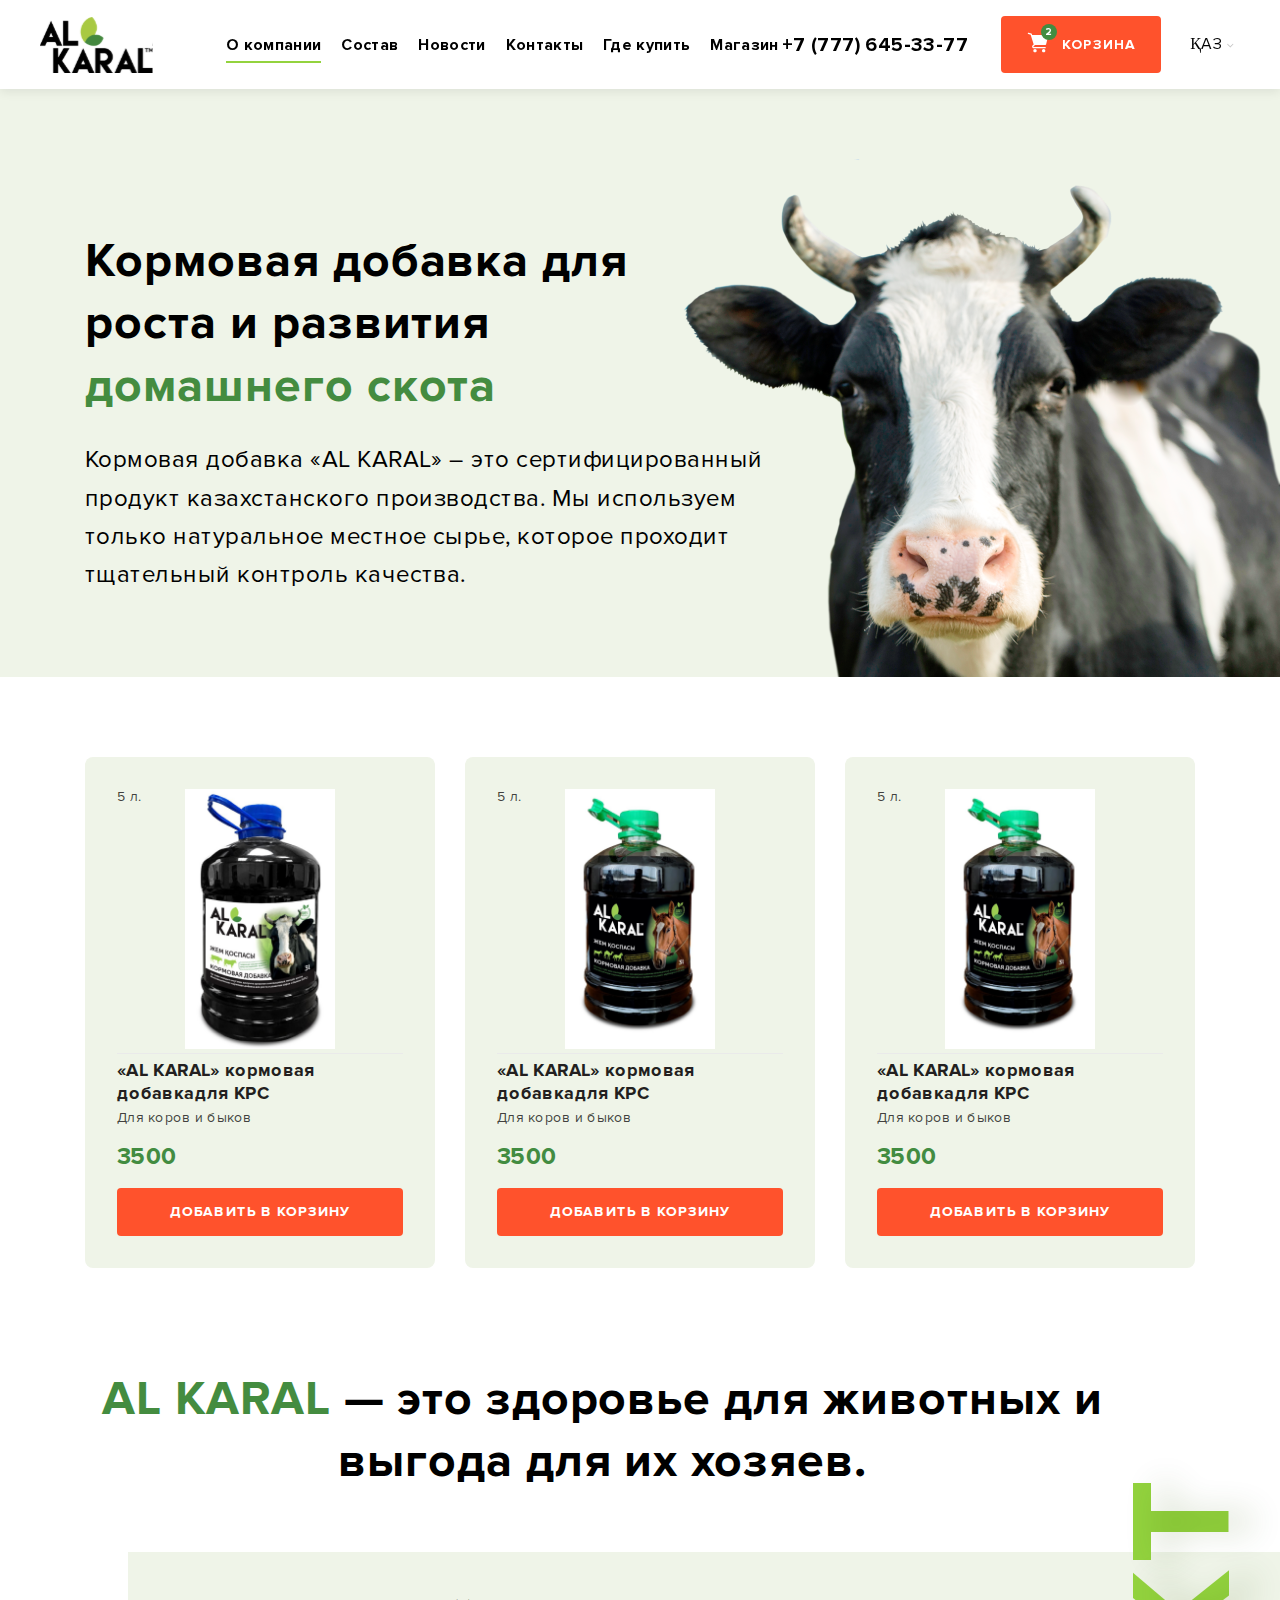
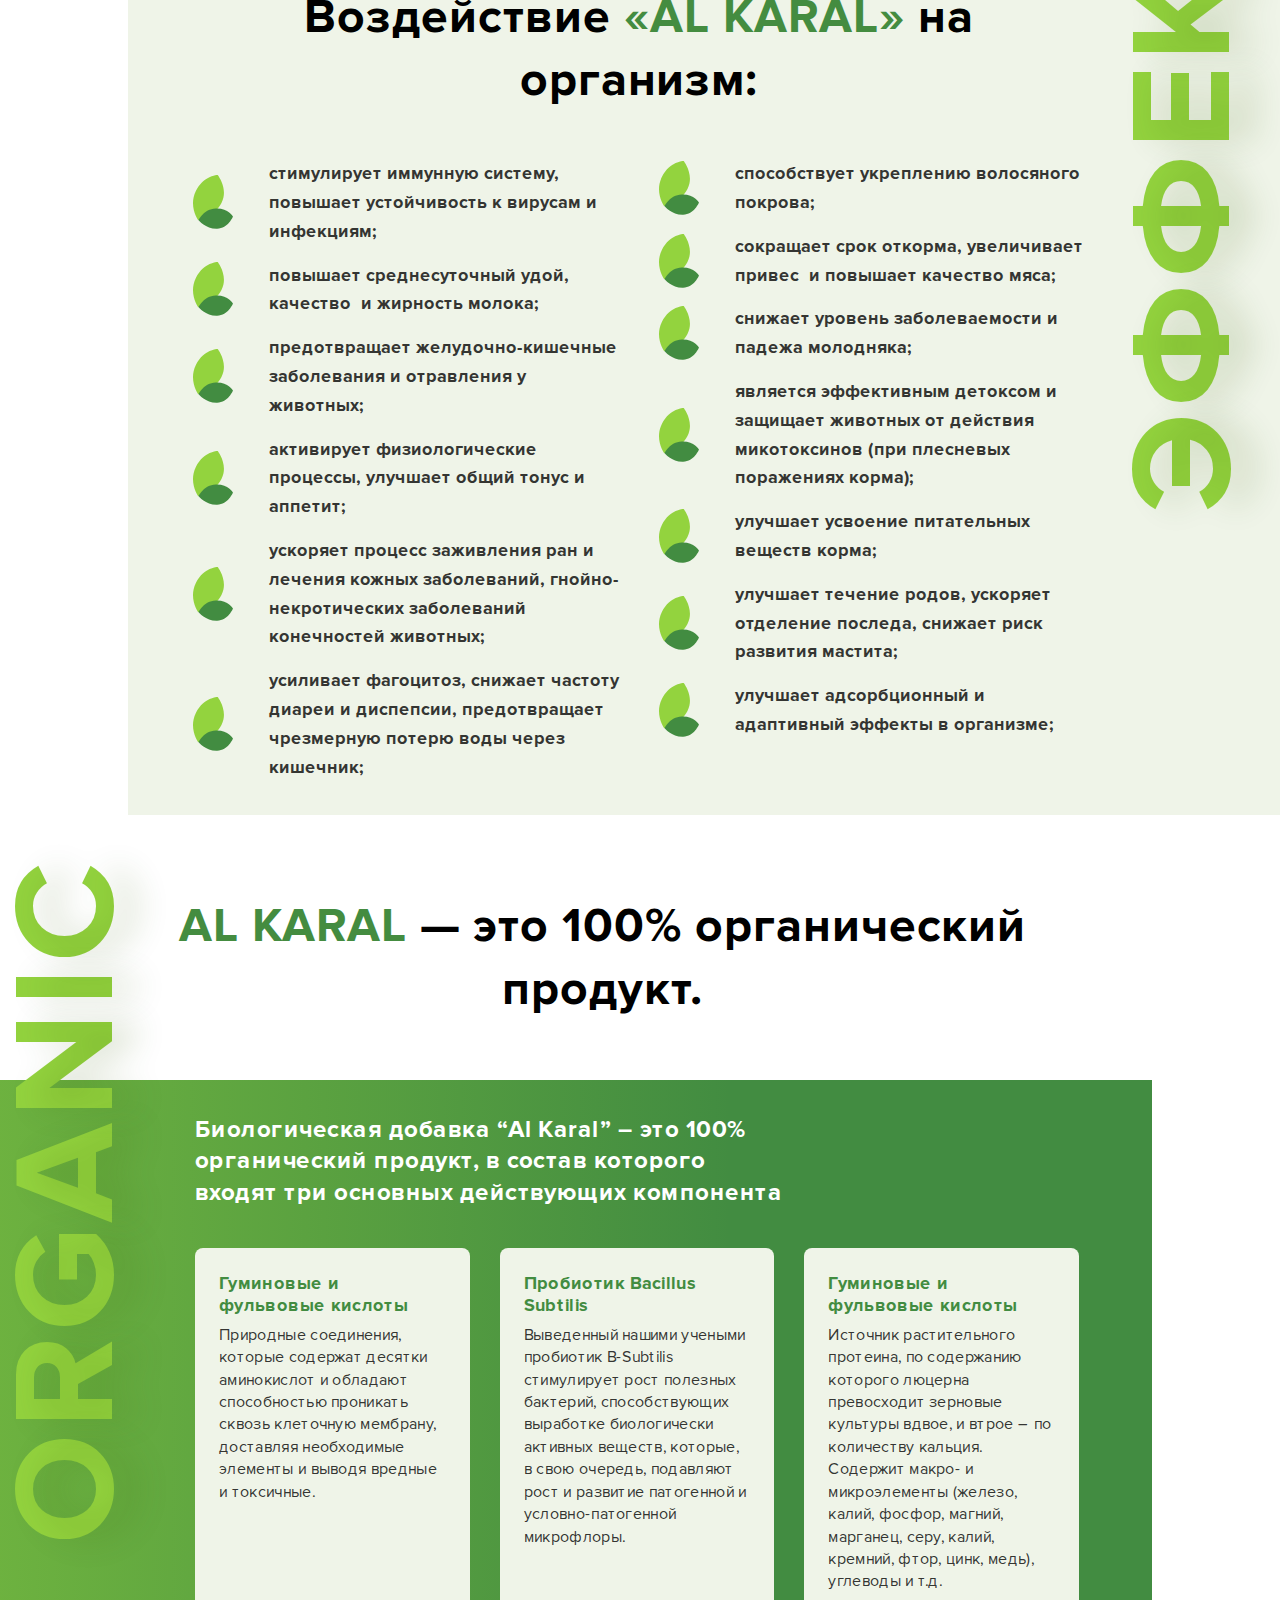
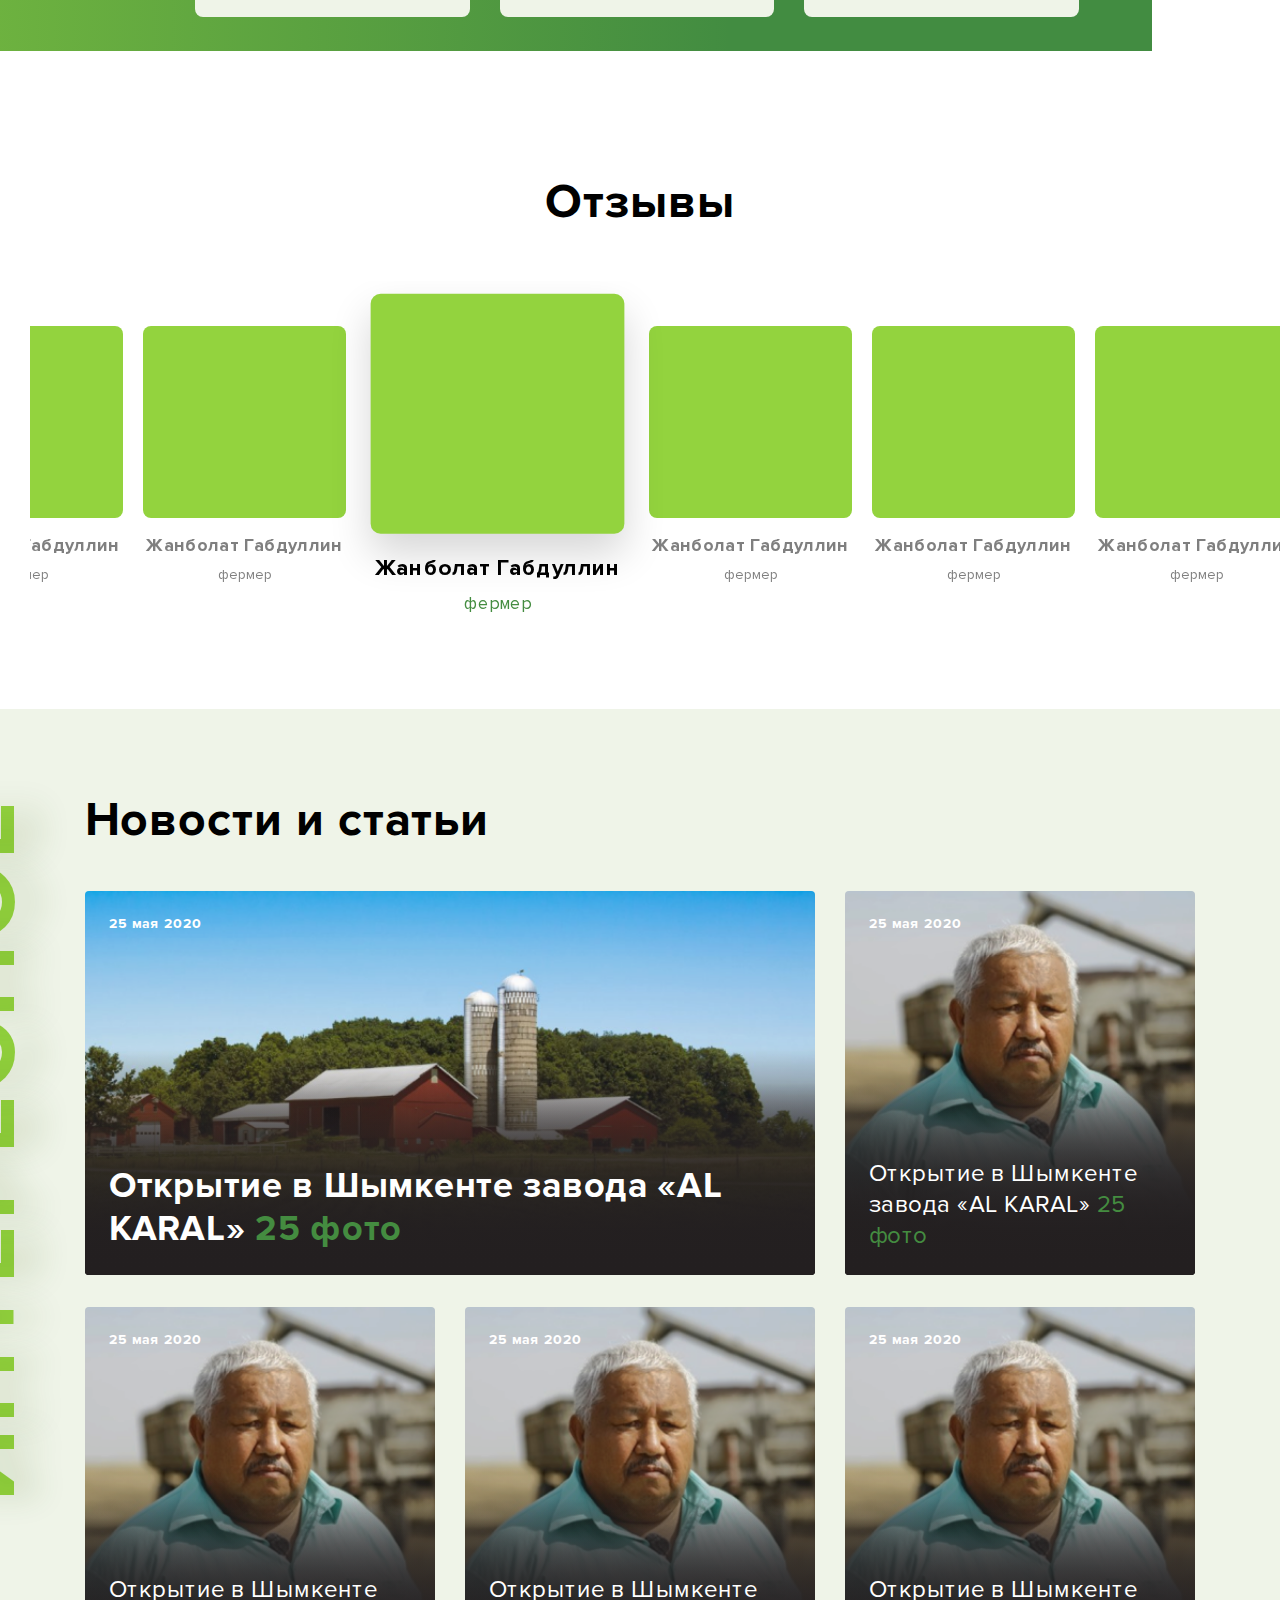
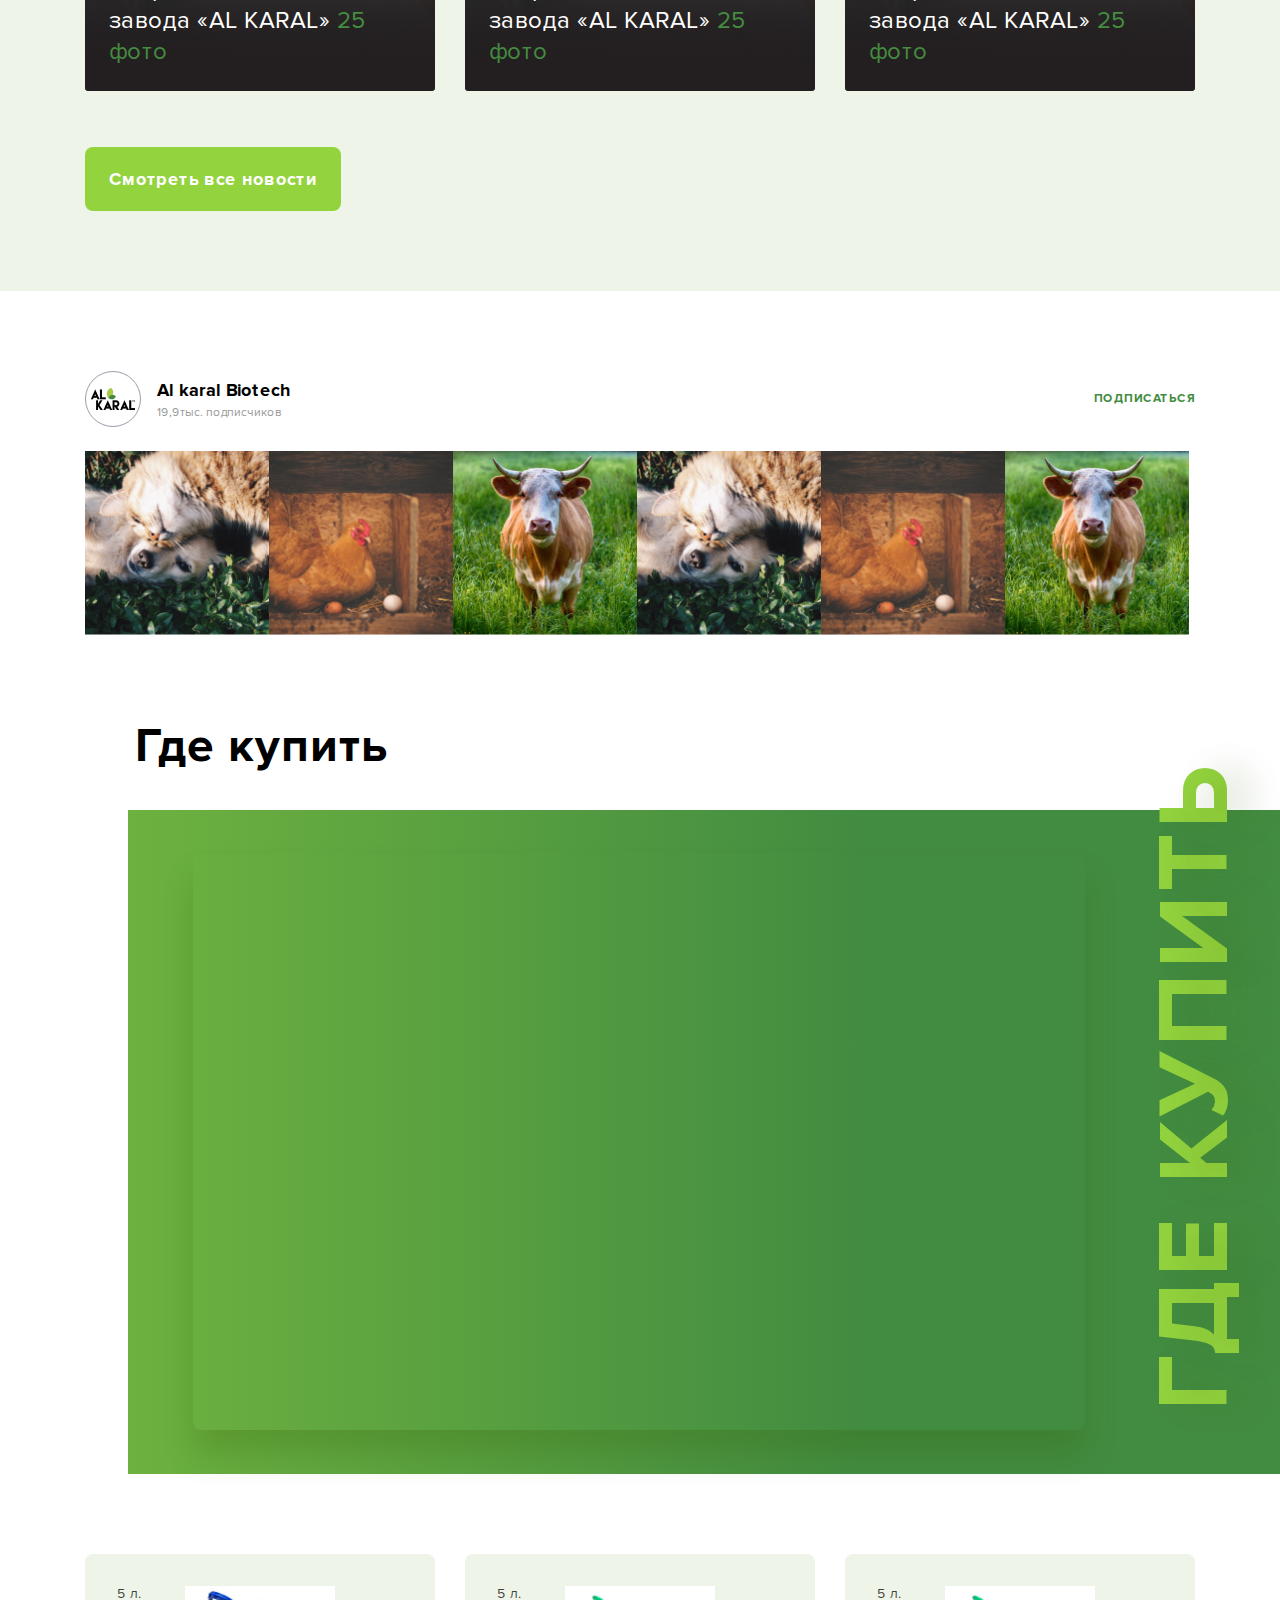
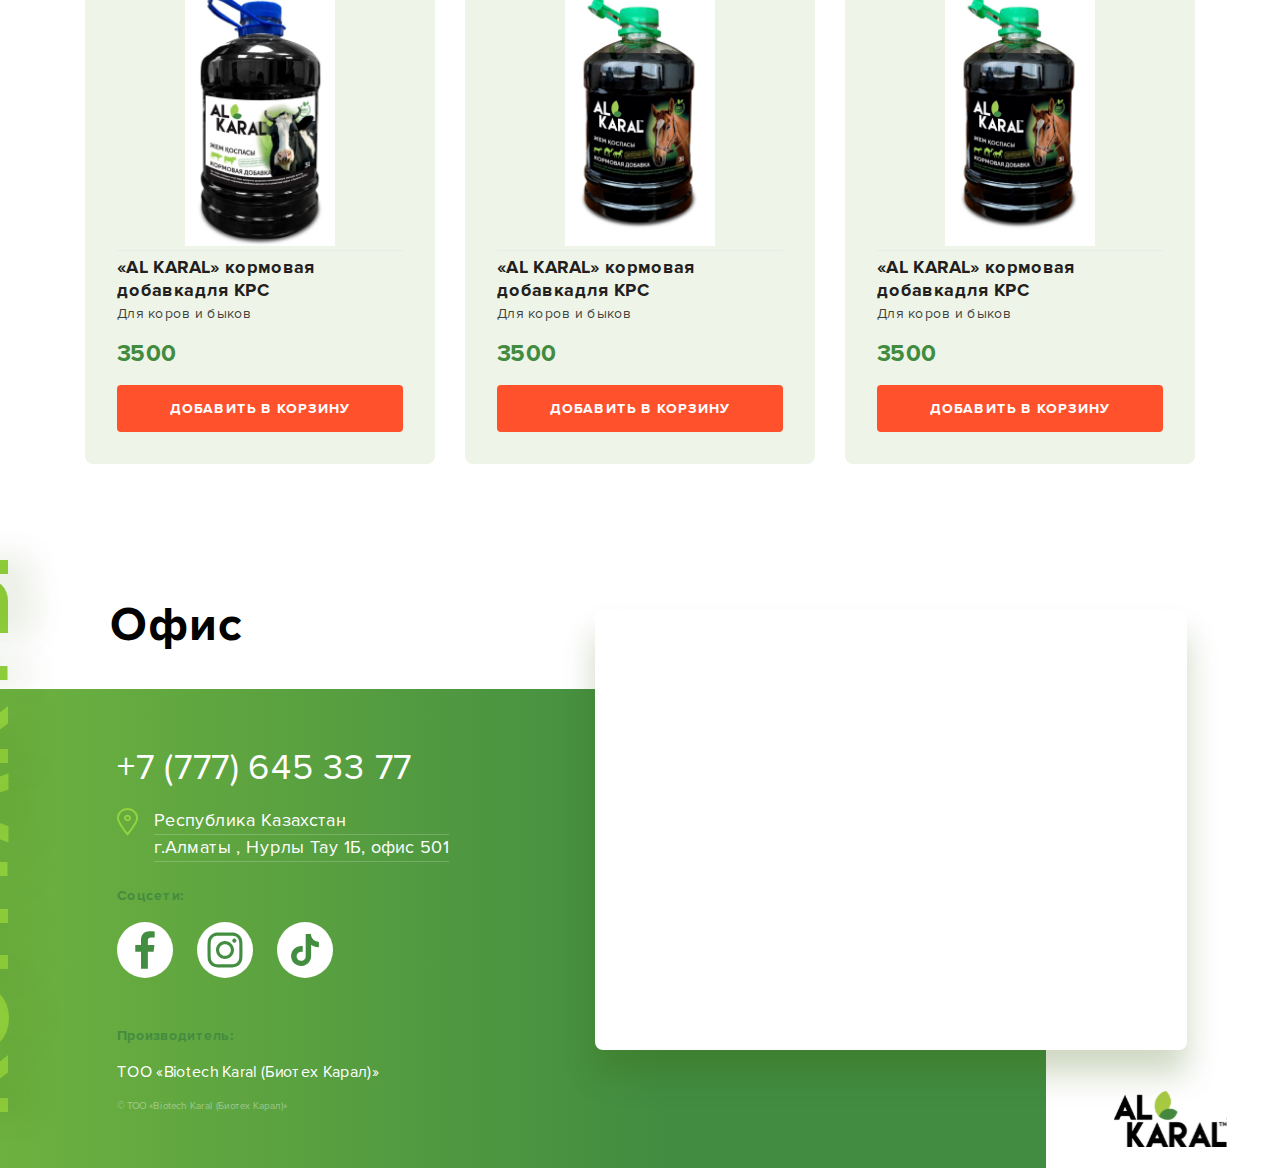
==== commit f0eef5d0: "'lastModify'" ====
--- a/index.html
+++ b/index.html
@@ -18,7 +18,8 @@
     <div class="nav-xs">
         <div class="nav-xs-head">
             <div class="dropdown dropdown-language">
-                <button class="dropdown-toggle" type="button" id="dropdownLang" data-toggle="dropdown" aria-expanded="true">
+                <button class="dropdown-toggle" type="button" id="dropdownLang" data-toggle="dropdown"
+                        aria-expanded="true">
                     <span>қаз</span>
                     <svg width="7" height="7" viewBox="0 0 7 7" fill="none" xmlns="http://www.w3.org/2000/svg">
                         <path d="M3.27159 6.54308C2.94307 6.21456 2.94307 5.68192 3.27159 5.35341L5.65093 2.97407C5.81519 2.80981 6.08151 2.80981 6.24576 2.97407C6.41002 3.13833 6.41002 3.40464 6.24576 3.5689L3.27159 6.54308Z"
@@ -35,8 +36,10 @@
             </div>
             <button class="btn-plain close-menu">
                 <svg width="19" height="19" viewBox="0 0 19 19" fill="none" xmlns="http://www.w3.org/2000/svg">
-                    <rect width="24" height="2" rx="1" transform="matrix(-0.707107 -0.707107 -0.707107 0.707107 18.3853 16.9707)" fill="#D8E3C9"/>
-                    <rect width="24" height="2" rx="1" transform="matrix(0.707107 -0.707107 -0.707107 -0.707107 1.41431 18.3853)" fill="#D8E3C9"/>
+                    <rect width="24" height="2" rx="1"
+                          transform="matrix(-0.707107 -0.707107 -0.707107 0.707107 18.3853 16.9707)" fill="#D8E3C9"/>
+                    <rect width="24" height="2" rx="1"
+                          transform="matrix(0.707107 -0.707107 -0.707107 -0.707107 1.41431 18.3853)" fill="#D8E3C9"/>
                 </svg>
             </button>
         </div>
@@ -114,10 +117,11 @@
     <div class="container">
         <div class="main-caption">
             <h2 class="title">
-                Кормовая добавка для роста и развития  <span class="green-colored">домашнего скота</span>
+                Кормовая добавка для роста и развития <span class="green-colored">домашнего скота</span>
             </h2>
             <p>
-                Кормовая добавка «AL KARAL» –  это сертифицированный продукт казахстанского производства. Мы используем только натуральное местное сырье, которое проходит тщательный контроль качества.
+                Кормовая добавка «AL KARAL» – это сертифицированный продукт казахстанского производства. Мы используем
+                только натуральное местное сырье, которое проходит тщательный контроль качества.
             </p>
         </div>
     </div>
@@ -493,7 +497,7 @@
 <section class="products">
     <div class="container">
         <div class="row row-eq-height">
-            <div class="col-xl-4 col-lg-4 col-md-6 col-height">
+            <div class="col-xl-4 col-lg-4 col-md-6 col-6 col-height">
                 <div class="productItem">
                     <div class="productItem-img">
                         <img src="img/main/prod1.png" alt="">
@@ -508,7 +512,7 @@
                     </div>
                 </div>
             </div>
-            <div class="col-xl-4 col-lg-4 col-md-6 col-height">
+            <div class="col-xl-4 col-lg-4 col-md-6 col-6 col-height">
                 <div class="productItem">
                     <div class="productItem-img">
                         <img src="img/main/prod2.png" alt="">
@@ -523,7 +527,7 @@
                     </div>
                 </div>
             </div>
-            <div class="col-xl-4 col-lg-4 col-md-6 col-height">
+            <div class="col-xl-4 col-lg-4 col-md-6 col-6 col-height">
                 <div class="productItem">
                     <div class="productItem-img">
                         <img src="img/main/prod2.png" alt="">
@@ -552,7 +556,8 @@
             <a href="tel:+7 (777) 645 33 77" class="phone">+7 (777) 645 33 77</a>
             <div class="addressItem">
                 <svg width="22" height="28" viewBox="0 0 22 28" fill="none" xmlns="http://www.w3.org/2000/svg">
-                    <mask id="path-1-outside-1" maskUnits="userSpaceOnUse" x="0" y="0" width="22" height="28" fill="black">
+                    <mask id="path-1-outside-1" maskUnits="userSpaceOnUse" x="0" y="0" width="22" height="28"
+                          fill="black">
                         <rect fill="white" width="22" height="28"/>
                         <path fill-rule="evenodd" clip-rule="evenodd"
                               d="M10.5462 24.666C10.5462 24.666 19.0925 14.4179 19.0925 9.99977C19.0925 5.58162 15.2662 2 10.5462 2C5.82629 2 2 5.58162 2 9.99977C2 14.4179 10.5462 24.666 10.5462 24.666ZM10.5463 13.332C12.513 13.332 14.1073 11.8398 14.1073 9.99902C14.1073 8.15825 12.513 6.66602 10.5463 6.66602C8.57969 6.66602 6.9854 8.15825 6.9854 9.99902C6.9854 11.8398 8.57969 13.332 10.5463 13.332Z"/>
@@ -605,115 +610,45 @@
     </div>
 
 </section>
-<div class="modalBox">
-    <div class="modalBox-side">
-        <div class="deliveryPoint active">
-            <div class="deliveryPoint-head">
-                <h3>ИП “Юсупов Н.У.”</h3>
-            </div>
-            <div class="deliveryPoint-body">
-                <svg width="16" height="24" viewBox="0 0 16 24" fill="none" xmlns="http://www.w3.org/2000/svg">
-                    <path fill-rule="evenodd" clip-rule="evenodd"
-                          d="M6.98049 19.7407L8 18.8649L9.01951 19.7407L8 21L6.98049 19.7407ZM8.84794 17.7736C10.4299 15.6836 13.6725 11.1211 13.6725 8.83712C13.6725 5.8163 11.1328 3.36743 8 3.36743C4.86716 3.36743 2.32749 5.8163 2.32749 8.83712C2.32749 11.1211 5.57009 15.6836 7.15206 17.7736C7.66246 18.4479 8 18.8649 8 18.8649C6.98049 19.7407 6.98062 19.7408 6.98049 19.7407L6.97988 19.7399L6.97495 19.7338L6.96133 19.7169L6.91085 19.6538C6.86723 19.5992 6.80409 19.5197 6.72422 19.418C6.56453 19.2146 6.33765 18.9223 6.06594 18.5625C5.5235 17.8444 4.79758 16.8512 4.06909 15.7574C3.34391 14.6685 2.59866 13.4538 2.02954 12.2962C1.4875 11.1936 1 9.93958 1 8.83712C1 4.9774 4.21797 2 8 2C11.782 2 15 4.9774 15 8.83712C15 9.93958 14.5125 11.1936 13.9705 12.2962C13.4013 13.4538 12.6561 14.6685 11.9309 15.7574C11.2024 16.8512 10.4765 17.8444 9.93406 18.5625C9.66235 18.9223 9.43547 19.2146 9.27578 19.418C9.19591 19.5197 9.13277 19.5992 9.08915 19.6538L9.03867 19.7169L9.02505 19.7338L9.02012 19.7399C9.01999 19.7401 9.01951 19.7407 8 18.8649C8 18.8649 8.33754 18.4479 8.84794 17.7736ZM7.9693 10.2046C8.51916 10.2046 8.96491 9.74543 8.96491 9.17902C8.96491 8.61261 8.51916 8.15345 7.9693 8.15345C7.41944 8.15345 6.97369 8.61261 6.97369 9.17902C6.97369 9.74543 7.41944 10.2046 7.9693 10.2046ZM10.2924 9.17902C10.2924 10.5006 9.25231 11.572 7.9693 11.572C6.68629 11.572 5.6462 10.5006 5.6462 9.17902C5.6462 7.8574 6.68629 6.78601 7.9693 6.78601C9.25231 6.78601 10.2924 7.8574 10.2924 9.17902Z"
-                          fill="#93D33E"/>
-                </svg>
-                <p>Западно-Казахстанская область, г. Уральск, Сарайшык, 28 Б</p>
-            </div>
-        </div>
-        <div class="deliveryPoint">
-            <div class="deliveryPoint-head">
-                <h3>ТОО “Jamis Innovation”</h3>
-            </div>
-            <div class="deliveryPoint-body">
-                <svg width="16" height="24" viewBox="0 0 16 24" fill="none" xmlns="http://www.w3.org/2000/svg">
-                    <path fill-rule="evenodd" clip-rule="evenodd"
-                          d="M6.98049 19.7407L8 18.8649L9.01951 19.7407L8 21L6.98049 19.7407ZM8.84794 17.7736C10.4299 15.6836 13.6725 11.1211 13.6725 8.83712C13.6725 5.8163 11.1328 3.36743 8 3.36743C4.86716 3.36743 2.32749 5.8163 2.32749 8.83712C2.32749 11.1211 5.57009 15.6836 7.15206 17.7736C7.66246 18.4479 8 18.8649 8 18.8649C6.98049 19.7407 6.98062 19.7408 6.98049 19.7407L6.97988 19.7399L6.97495 19.7338L6.96133 19.7169L6.91085 19.6538C6.86723 19.5992 6.80409 19.5197 6.72422 19.418C6.56453 19.2146 6.33765 18.9223 6.06594 18.5625C5.5235 17.8444 4.79758 16.8512 4.06909 15.7574C3.34391 14.6685 2.59866 13.4538 2.02954 12.2962C1.4875 11.1936 1 9.93958 1 8.83712C1 4.9774 4.21797 2 8 2C11.782 2 15 4.9774 15 8.83712C15 9.93958 14.5125 11.1936 13.9705 12.2962C13.4013 13.4538 12.6561 14.6685 11.9309 15.7574C11.2024 16.8512 10.4765 17.8444 9.93406 18.5625C9.66235 18.9223 9.43547 19.2146 9.27578 19.418C9.19591 19.5197 9.13277 19.5992 9.08915 19.6538L9.03867 19.7169L9.02505 19.7338L9.02012 19.7399C9.01999 19.7401 9.01951 19.7407 8 18.8649C8 18.8649 8.33754 18.4479 8.84794 17.7736ZM7.9693 10.2046C8.51916 10.2046 8.96491 9.74543 8.96491 9.17902C8.96491 8.61261 8.51916 8.15345 7.9693 8.15345C7.41944 8.15345 6.97369 8.61261 6.97369 9.17902C6.97369 9.74543 7.41944 10.2046 7.9693 10.2046ZM10.2924 9.17902C10.2924 10.5006 9.25231 11.572 7.9693 11.572C6.68629 11.572 5.6462 10.5006 5.6462 9.17902C5.6462 7.8574 6.68629 6.78601 7.9693 6.78601C9.25231 6.78601 10.2924 7.8574 10.2924 9.17902Z"
-                          fill="#93D33E"/>
-                </svg>
-                <p>г. Нур-Султан</p>
-            </div>
-        </div>
-        <div class="deliveryPoint">
-            <div class="deliveryPoint-head">
-                <h3>ИП “Юсупов Н.У.”</h3>
-            </div>
-            <div class="deliveryPoint-body">
-                <svg width="16" height="24" viewBox="0 0 16 24" fill="none" xmlns="http://www.w3.org/2000/svg">
-                    <path fill-rule="evenodd" clip-rule="evenodd"
-                          d="M6.98049 19.7407L8 18.8649L9.01951 19.7407L8 21L6.98049 19.7407ZM8.84794 17.7736C10.4299 15.6836 13.6725 11.1211 13.6725 8.83712C13.6725 5.8163 11.1328 3.36743 8 3.36743C4.86716 3.36743 2.32749 5.8163 2.32749 8.83712C2.32749 11.1211 5.57009 15.6836 7.15206 17.7736C7.66246 18.4479 8 18.8649 8 18.8649C6.98049 19.7407 6.98062 19.7408 6.98049 19.7407L6.97988 19.7399L6.97495 19.7338L6.96133 19.7169L6.91085 19.6538C6.86723 19.5992 6.80409 19.5197 6.72422 19.418C6.56453 19.2146 6.33765 18.9223 6.06594 18.5625C5.5235 17.8444 4.79758 16.8512 4.06909 15.7574C3.34391 14.6685 2.59866 13.4538 2.02954 12.2962C1.4875 11.1936 1 9.93958 1 8.83712C1 4.9774 4.21797 2 8 2C11.782 2 15 4.9774 15 8.83712C15 9.93958 14.5125 11.1936 13.9705 12.2962C13.4013 13.4538 12.6561 14.6685 11.9309 15.7574C11.2024 16.8512 10.4765 17.8444 9.93406 18.5625C9.66235 18.9223 9.43547 19.2146 9.27578 19.418C9.19591 19.5197 9.13277 19.5992 9.08915 19.6538L9.03867 19.7169L9.02505 19.7338L9.02012 19.7399C9.01999 19.7401 9.01951 19.7407 8 18.8649C8 18.8649 8.33754 18.4479 8.84794 17.7736ZM7.9693 10.2046C8.51916 10.2046 8.96491 9.74543 8.96491 9.17902C8.96491 8.61261 8.51916 8.15345 7.9693 8.15345C7.41944 8.15345 6.97369 8.61261 6.97369 9.17902C6.97369 9.74543 7.41944 10.2046 7.9693 10.2046ZM10.2924 9.17902C10.2924 10.5006 9.25231 11.572 7.9693 11.572C6.68629 11.572 5.6462 10.5006 5.6462 9.17902C5.6462 7.8574 6.68629 6.78601 7.9693 6.78601C9.25231 6.78601 10.2924 7.8574 10.2924 9.17902Z"
-                          fill="#93D33E"/>
-                </svg>
-                <p>Западно-Казахстанская область, г. Уральск, Сарайшык, 28 Б</p>
-            </div>
-        </div>
-        <div class="deliveryPoint">
-            <div class="deliveryPoint-head">
-                <h3>ТОО “Jamis Innovation”</h3>
-            </div>
-            <div class="deliveryPoint-body">
-                <svg width="16" height="24" viewBox="0 0 16 24" fill="none" xmlns="http://www.w3.org/2000/svg">
-                    <path fill-rule="evenodd" clip-rule="evenodd"
-                          d="M6.98049 19.7407L8 18.8649L9.01951 19.7407L8 21L6.98049 19.7407ZM8.84794 17.7736C10.4299 15.6836 13.6725 11.1211 13.6725 8.83712C13.6725 5.8163 11.1328 3.36743 8 3.36743C4.86716 3.36743 2.32749 5.8163 2.32749 8.83712C2.32749 11.1211 5.57009 15.6836 7.15206 17.7736C7.66246 18.4479 8 18.8649 8 18.8649C6.98049 19.7407 6.98062 19.7408 6.98049 19.7407L6.97988 19.7399L6.97495 19.7338L6.96133 19.7169L6.91085 19.6538C6.86723 19.5992 6.80409 19.5197 6.72422 19.418C6.56453 19.2146 6.33765 18.9223 6.06594 18.5625C5.5235 17.8444 4.79758 16.8512 4.06909 15.7574C3.34391 14.6685 2.59866 13.4538 2.02954 12.2962C1.4875 11.1936 1 9.93958 1 8.83712C1 4.9774 4.21797 2 8 2C11.782 2 15 4.9774 15 8.83712C15 9.93958 14.5125 11.1936 13.9705 12.2962C13.4013 13.4538 12.6561 14.6685 11.9309 15.7574C11.2024 16.8512 10.4765 17.8444 9.93406 18.5625C9.66235 18.9223 9.43547 19.2146 9.27578 19.418C9.19591 19.5197 9.13277 19.5992 9.08915 19.6538L9.03867 19.7169L9.02505 19.7338L9.02012 19.7399C9.01999 19.7401 9.01951 19.7407 8 18.8649C8 18.8649 8.33754 18.4479 8.84794 17.7736ZM7.9693 10.2046C8.51916 10.2046 8.96491 9.74543 8.96491 9.17902C8.96491 8.61261 8.51916 8.15345 7.9693 8.15345C7.41944 8.15345 6.97369 8.61261 6.97369 9.17902C6.97369 9.74543 7.41944 10.2046 7.9693 10.2046ZM10.2924 9.17902C10.2924 10.5006 9.25231 11.572 7.9693 11.572C6.68629 11.572 5.6462 10.5006 5.6462 9.17902C5.6462 7.8574 6.68629 6.78601 7.9693 6.78601C9.25231 6.78601 10.2924 7.8574 10.2924 9.17902Z"
-                          fill="#93D33E"/>
-                </svg>
-                <p>г. Нур-Султан</p>
-            </div>
-        </div>
-        <div class="deliveryPoint">
-            <div class="deliveryPoint-head">
-                <h3>ИП “Юсупов Н.У.”</h3>
-            </div>
-            <div class="deliveryPoint-body">
-                <svg width="16" height="24" viewBox="0 0 16 24" fill="none" xmlns="http://www.w3.org/2000/svg">
-                    <path fill-rule="evenodd" clip-rule="evenodd"
-                          d="M6.98049 19.7407L8 18.8649L9.01951 19.7407L8 21L6.98049 19.7407ZM8.84794 17.7736C10.4299 15.6836 13.6725 11.1211 13.6725 8.83712C13.6725 5.8163 11.1328 3.36743 8 3.36743C4.86716 3.36743 2.32749 5.8163 2.32749 8.83712C2.32749 11.1211 5.57009 15.6836 7.15206 17.7736C7.66246 18.4479 8 18.8649 8 18.8649C6.98049 19.7407 6.98062 19.7408 6.98049 19.7407L6.97988 19.7399L6.97495 19.7338L6.96133 19.7169L6.91085 19.6538C6.86723 19.5992 6.80409 19.5197 6.72422 19.418C6.56453 19.2146 6.33765 18.9223 6.06594 18.5625C5.5235 17.8444 4.79758 16.8512 4.06909 15.7574C3.34391 14.6685 2.59866 13.4538 2.02954 12.2962C1.4875 11.1936 1 9.93958 1 8.83712C1 4.9774 4.21797 2 8 2C11.782 2 15 4.9774 15 8.83712C15 9.93958 14.5125 11.1936 13.9705 12.2962C13.4013 13.4538 12.6561 14.6685 11.9309 15.7574C11.2024 16.8512 10.4765 17.8444 9.93406 18.5625C9.66235 18.9223 9.43547 19.2146 9.27578 19.418C9.19591 19.5197 9.13277 19.5992 9.08915 19.6538L9.03867 19.7169L9.02505 19.7338L9.02012 19.7399C9.01999 19.7401 9.01951 19.7407 8 18.8649C8 18.8649 8.33754 18.4479 8.84794 17.7736ZM7.9693 10.2046C8.51916 10.2046 8.96491 9.74543 8.96491 9.17902C8.96491 8.61261 8.51916 8.15345 7.9693 8.15345C7.41944 8.15345 6.97369 8.61261 6.97369 9.17902C6.97369 9.74543 7.41944 10.2046 7.9693 10.2046ZM10.2924 9.17902C10.2924 10.5006 9.25231 11.572 7.9693 11.572C6.68629 11.572 5.6462 10.5006 5.6462 9.17902C5.6462 7.8574 6.68629 6.78601 7.9693 6.78601C9.25231 6.78601 10.2924 7.8574 10.2924 9.17902Z"
-                          fill="#93D33E"/>
-                </svg>
-                <p>Западно-Казахстанская область, г. Уральск, Сарайшык, 28 Б</p>
-            </div>
-        </div>
-        <div class="deliveryPoint">
-            <div class="deliveryPoint-head">
-                <h3>ТОО “Jamis Innovation”</h3>
-            </div>
-            <div class="deliveryPoint-body">
-                <svg width="16" height="24" viewBox="0 0 16 24" fill="none" xmlns="http://www.w3.org/2000/svg">
-                    <path fill-rule="evenodd" clip-rule="evenodd"
-                          d="M6.98049 19.7407L8 18.8649L9.01951 19.7407L8 21L6.98049 19.7407ZM8.84794 17.7736C10.4299 15.6836 13.6725 11.1211 13.6725 8.83712C13.6725 5.8163 11.1328 3.36743 8 3.36743C4.86716 3.36743 2.32749 5.8163 2.32749 8.83712C2.32749 11.1211 5.57009 15.6836 7.15206 17.7736C7.66246 18.4479 8 18.8649 8 18.8649C6.98049 19.7407 6.98062 19.7408 6.98049 19.7407L6.97988 19.7399L6.97495 19.7338L6.96133 19.7169L6.91085 19.6538C6.86723 19.5992 6.80409 19.5197 6.72422 19.418C6.56453 19.2146 6.33765 18.9223 6.06594 18.5625C5.5235 17.8444 4.79758 16.8512 4.06909 15.7574C3.34391 14.6685 2.59866 13.4538 2.02954 12.2962C1.4875 11.1936 1 9.93958 1 8.83712C1 4.9774 4.21797 2 8 2C11.782 2 15 4.9774 15 8.83712C15 9.93958 14.5125 11.1936 13.9705 12.2962C13.4013 13.4538 12.6561 14.6685 11.9309 15.7574C11.2024 16.8512 10.4765 17.8444 9.93406 18.5625C9.66235 18.9223 9.43547 19.2146 9.27578 19.418C9.19591 19.5197 9.13277 19.5992 9.08915 19.6538L9.03867 19.7169L9.02505 19.7338L9.02012 19.7399C9.01999 19.7401 9.01951 19.7407 8 18.8649C8 18.8649 8.33754 18.4479 8.84794 17.7736ZM7.9693 10.2046C8.51916 10.2046 8.96491 9.74543 8.96491 9.17902C8.96491 8.61261 8.51916 8.15345 7.9693 8.15345C7.41944 8.15345 6.97369 8.61261 6.97369 9.17902C6.97369 9.74543 7.41944 10.2046 7.9693 10.2046ZM10.2924 9.17902C10.2924 10.5006 9.25231 11.572 7.9693 11.572C6.68629 11.572 5.6462 10.5006 5.6462 9.17902C5.6462 7.8574 6.68629 6.78601 7.9693 6.78601C9.25231 6.78601 10.2924 7.8574 10.2924 9.17902Z"
-                          fill="#93D33E"/>
-                </svg>
-                <p>г. Нур-Султан</p>
-            </div>
-        </div>
-        <div class="deliveryPoint">
-            <div class="deliveryPoint-head">
-                <h3>ИП “Юсупов Н.У.”</h3>
-            </div>
-            <div class="deliveryPoint-body">
-                <svg width="16" height="24" viewBox="0 0 16 24" fill="none" xmlns="http://www.w3.org/2000/svg">
-                    <path fill-rule="evenodd" clip-rule="evenodd"
-                          d="M6.98049 19.7407L8 18.8649L9.01951 19.7407L8 21L6.98049 19.7407ZM8.84794 17.7736C10.4299 15.6836 13.6725 11.1211 13.6725 8.83712C13.6725 5.8163 11.1328 3.36743 8 3.36743C4.86716 3.36743 2.32749 5.8163 2.32749 8.83712C2.32749 11.1211 5.57009 15.6836 7.15206 17.7736C7.66246 18.4479 8 18.8649 8 18.8649C6.98049 19.7407 6.98062 19.7408 6.98049 19.7407L6.97988 19.7399L6.97495 19.7338L6.96133 19.7169L6.91085 19.6538C6.86723 19.5992 6.80409 19.5197 6.72422 19.418C6.56453 19.2146 6.33765 18.9223 6.06594 18.5625C5.5235 17.8444 4.79758 16.8512 4.06909 15.7574C3.34391 14.6685 2.59866 13.4538 2.02954 12.2962C1.4875 11.1936 1 9.93958 1 8.83712C1 4.9774 4.21797 2 8 2C11.782 2 15 4.9774 15 8.83712C15 9.93958 14.5125 11.1936 13.9705 12.2962C13.4013 13.4538 12.6561 14.6685 11.9309 15.7574C11.2024 16.8512 10.4765 17.8444 9.93406 18.5625C9.66235 18.9223 9.43547 19.2146 9.27578 19.418C9.19591 19.5197 9.13277 19.5992 9.08915 19.6538L9.03867 19.7169L9.02505 19.7338L9.02012 19.7399C9.01999 19.7401 9.01951 19.7407 8 18.8649C8 18.8649 8.33754 18.4479 8.84794 17.7736ZM7.9693 10.2046C8.51916 10.2046 8.96491 9.74543 8.96491 9.17902C8.96491 8.61261 8.51916 8.15345 7.9693 8.15345C7.41944 8.15345 6.97369 8.61261 6.97369 9.17902C6.97369 9.74543 7.41944 10.2046 7.9693 10.2046ZM10.2924 9.17902C10.2924 10.5006 9.25231 11.572 7.9693 11.572C6.68629 11.572 5.6462 10.5006 5.6462 9.17902C5.6462 7.8574 6.68629 6.78601 7.9693 6.78601C9.25231 6.78601 10.2924 7.8574 10.2924 9.17902Z"
-                          fill="#93D33E"/>
-                </svg>
-                <p>Западно-Казахстанская область, г. Уральск, Сарайшык, 28 Б</p>
-            </div>
-        </div>
-        <div class="deliveryPoint">
-            <div class="deliveryPoint-head">
-                <h3>ТОО “Jamis Innovation”</h3>
-            </div>
-            <div class="deliveryPoint-body">
-                <svg width="16" height="24" viewBox="0 0 16 24" fill="none" xmlns="http://www.w3.org/2000/svg">
-                    <path fill-rule="evenodd" clip-rule="evenodd"
-                          d="M6.98049 19.7407L8 18.8649L9.01951 19.7407L8 21L6.98049 19.7407ZM8.84794 17.7736C10.4299 15.6836 13.6725 11.1211 13.6725 8.83712C13.6725 5.8163 11.1328 3.36743 8 3.36743C4.86716 3.36743 2.32749 5.8163 2.32749 8.83712C2.32749 11.1211 5.57009 15.6836 7.15206 17.7736C7.66246 18.4479 8 18.8649 8 18.8649C6.98049 19.7407 6.98062 19.7408 6.98049 19.7407L6.97988 19.7399L6.97495 19.7338L6.96133 19.7169L6.91085 19.6538C6.86723 19.5992 6.80409 19.5197 6.72422 19.418C6.56453 19.2146 6.33765 18.9223 6.06594 18.5625C5.5235 17.8444 4.79758 16.8512 4.06909 15.7574C3.34391 14.6685 2.59866 13.4538 2.02954 12.2962C1.4875 11.1936 1 9.93958 1 8.83712C1 4.9774 4.21797 2 8 2C11.782 2 15 4.9774 15 8.83712C15 9.93958 14.5125 11.1936 13.9705 12.2962C13.4013 13.4538 12.6561 14.6685 11.9309 15.7574C11.2024 16.8512 10.4765 17.8444 9.93406 18.5625C9.66235 18.9223 9.43547 19.2146 9.27578 19.418C9.19591 19.5197 9.13277 19.5992 9.08915 19.6538L9.03867 19.7169L9.02505 19.7338L9.02012 19.7399C9.01999 19.7401 9.01951 19.7407 8 18.8649C8 18.8649 8.33754 18.4479 8.84794 17.7736ZM7.9693 10.2046C8.51916 10.2046 8.96491 9.74543 8.96491 9.17902C8.96491 8.61261 8.51916 8.15345 7.9693 8.15345C7.41944 8.15345 6.97369 8.61261 6.97369 9.17902C6.97369 9.74543 7.41944 10.2046 7.9693 10.2046ZM10.2924 9.17902C10.2924 10.5006 9.25231 11.572 7.9693 11.572C6.68629 11.572 5.6462 10.5006 5.6462 9.17902C5.6462 7.8574 6.68629 6.78601 7.9693 6.78601C9.25231 6.78601 10.2924 7.8574 10.2924 9.17902Z"
-                          fill="#93D33E"/>
-                </svg>
-                <p>г. Нур-Султан</p>
-            </div>
-        </div>
-    </div>
-    <div class="modalBox-map">
-        <div id="map" style="width: 100%; height: 100%"></div>
+<div class="modal-plain modal-product">
+    <div class="productItem">
+        <div class="productItem-img">
+            <img src="img/main/prod1.png" alt="">
+            <span>5 л.</span>
+        </div>
+        <div class="productItem-caption">
+            <h4>3500</h4>
+            <button class="btn-plain btn-orange">Заказать</button>
+        </div>
+    </div>
+    <div class="productCaption">
+        <button class="btn-plain close-modal">
+            <svg width="46" height="46" viewBox="0 0 46 46" fill="none" xmlns="http://www.w3.org/2000/svg">
+                <path d="M12.0204 10.6066L34.6478 33.234L33.2336 34.6482L10.6061 12.0208L12.0204 10.6066Z" fill="#D8E3C9"/>
+                <path d="M34.6478 12.0208L12.0204 34.6482L10.6061 33.234L33.2336 10.6066L34.6478 12.0208Z" fill="#D8E3C9"/>
+            </svg>
+        </button>
+        <h3>Инновационная кормовая добавка
+            «AL KARAL» для роста и развития коров и быков (КРС)</h3>
+        <p>
+            Применяется курсами от 2 до 6 месяцев для увеличения продуктивности, сохранности поголовья,
+            нормализации обменных процессов и повышения естественной резистентности организма к инфекциям у
+            крупного рогатого скота.</p>
+
+        <p>«AL KARAL» вводят в рацион путем смешивания с кормом или питьевой водой.</p>
+        <ul>
+            <li>
+                <span>Дозировка</span>– 100 мл в день.
+            </li>
+            <li>
+                <span>Объем</span> - 3 л.
+            </li>
+            <li>
+                <span>Срок хранения</span>- 1 год, хранить в сухих проветриваемых складских помещениях.
+            </li>
+
+        </ul>
+        <h4>СТ ТОО 181240022550–11-2019</h4>
     </div>
 </div>
 <div class="overlay"></div>
@@ -898,6 +833,18 @@
             }
         ]
     });
+
+    $('.show-more').click(function (e) {
+        e.preventDefault();
+        $('.modal-product').addClass('modal-flex');
+        $('.overlay').addClass('overlay-showed');
+        $('body').addClass('scroll-locked');
+    })
+    $('.close-modal').click(function () {
+        $('.modal-product').removeClass('modal-flex');
+        $('.overlay').removeClass('overlay-showed');
+        $('body').removeClass('scroll-locked');
+    })
 </script>
 </body>
 </html>--- a/css/main.css
+++ b/css/main.css
@@ -229,8 +229,121 @@
   -webkit-overflow-scrolling: touch;
 }
 
+@font-face {
+  font-family: 'Proxima Nova Bl';
+  src: url("../fonts/Nova/ProximaNova-Black.eot");
+  src: local("Proxima Nova Black"), local("ProximaNova-Black"), url("../fonts/Nova/ProximaNova-Black.eot?#iefix") format("embedded-opentype"), url("../fonts/Nova/ProximaNova-Black.woff2") format("woff2"), url("../fonts/Nova/ProximaNova-Black.woff") format("woff"), url("../fonts/Nova/ProximaNova-Black.ttf") format("truetype");
+  font-weight: 900;
+  font-style: normal;
+}
+
+@font-face {
+  font-family: 'Proxima Nova Th';
+  src: url("../fonts/Nova/ProximaNova-Extrabld.eot");
+  src: local("Proxima Nova Extrabold"), local("ProximaNova-Extrabld"), url("../fonts/Nova/ProximaNova-Extrabld.eot?#iefix") format("embedded-opentype"), url("../fonts/Nova/ProximaNova-Extrabld.woff2") format("woff2"), url("../fonts/Nova/ProximaNova-Extrabld.woff") format("woff"), url("../fonts/Nova/ProximaNova-Extrabld.ttf") format("truetype");
+  font-weight: 800;
+  font-style: normal;
+}
+
+@font-face {
+  font-family: 'Proxima Nova Lt';
+  src: url("../fonts/Nova/ProximaNova-SemiboldIt.eot");
+  src: local("Proxima Nova Semibold Italic"), local("ProximaNova-SemiboldIt"), url("../fonts/Nova/ProximaNova-SemiboldIt.eot?#iefix") format("embedded-opentype"), url("../fonts/Nova/ProximaNova-SemiboldIt.woff2") format("woff2"), url("../fonts/Nova/ProximaNova-SemiboldIt.woff") format("woff"), url("../fonts/Nova/ProximaNova-SemiboldIt.ttf") format("truetype");
+  font-weight: 600;
+  font-style: italic;
+}
+
+@font-face {
+  font-family: 'Proxima Nova Th';
+  src: url("../fonts/Nova/ProximaNovaT-Thin.eot");
+  src: local("Proxima Nova Thin"), local("ProximaNovaT-Thin"), url("../fonts/Nova/ProximaNovaT-Thin.eot?#iefix") format("embedded-opentype"), url("../fonts/Nova/ProximaNovaT-Thin.woff2") format("woff2"), url("../fonts/Nova/ProximaNovaT-Thin.woff") format("woff"), url("../fonts/Nova/ProximaNovaT-Thin.ttf") format("truetype");
+  font-weight: 100;
+  font-style: normal;
+}
+
+@font-face {
+  font-family: 'Proxima Nova Lt';
+  src: url("../fonts/Nova/ProximaNova-Light.eot");
+  src: local("Proxima Nova Light"), local("ProximaNova-Light"), url("../fonts/Nova/ProximaNova-Light.eot?#iefix") format("embedded-opentype"), url("../fonts/Nova/ProximaNova-Light.woff2") format("woff2"), url("../fonts/Nova/ProximaNova-Light.woff") format("woff"), url("../fonts/Nova/ProximaNova-Light.ttf") format("truetype");
+  font-weight: 300;
+  font-style: normal;
+}
+
+@font-face {
+  font-family: 'Proxima Nova Bl';
+  src: url("../fonts/Nova/ProximaNova-BlackIt.eot");
+  src: local("Proxima Nova Black Italic"), local("ProximaNova-BlackIt"), url("../fonts/Nova/ProximaNova-BlackIt.eot?#iefix") format("embedded-opentype"), url("../fonts/Nova/ProximaNova-BlackIt.woff2") format("woff2"), url("../fonts/Nova/ProximaNova-BlackIt.woff") format("woff"), url("../fonts/Nova/ProximaNova-BlackIt.ttf") format("truetype");
+  font-weight: 900;
+  font-style: italic;
+}
+
+@font-face {
+  font-family: 'Proxima Nova Rg';
+  src: url("../fonts/Nova/ProximaNova-BoldIt.eot");
+  src: local("Proxima Nova Bold Italic"), local("ProximaNova-BoldIt"), url("../fonts/Nova/ProximaNova-BoldIt.eot?#iefix") format("embedded-opentype"), url("../fonts/Nova/ProximaNova-BoldIt.woff2") format("woff2"), url("../fonts/Nova/ProximaNova-BoldIt.woff") format("woff"), url("../fonts/Nova/ProximaNova-BoldIt.ttf") format("truetype");
+  font-weight: bold;
+  font-style: italic;
+}
+
+@font-face {
+  font-family: 'Proxima Nova Th';
+  src: url("../fonts/Nova/ProximaNova-ThinIt.eot");
+  src: local("Proxima Nova Thin Italic"), local("ProximaNova-ThinIt"), url("../fonts/Nova/ProximaNova-ThinIt.eot?#iefix") format("embedded-opentype"), url("../fonts/Nova/ProximaNova-ThinIt.woff2") format("woff2"), url("../fonts/Nova/ProximaNova-ThinIt.woff") format("woff"), url("../fonts/Nova/ProximaNova-ThinIt.ttf") format("truetype");
+  font-weight: 100;
+  font-style: italic;
+}
+
+@font-face {
+  font-family: 'Proxima Nova Rg';
+  src: url("../fonts/Nova/ProximaNova-Bold.eot");
+  src: local("Proxima Nova Bold"), local("ProximaNova-Bold"), url("../fonts/Nova/ProximaNova-Bold.eot?#iefix") format("embedded-opentype"), url("../fonts/Nova/ProximaNova-Bold.woff2") format("woff2"), url("../fonts/Nova/ProximaNova-Bold.woff") format("woff"), url("../fonts/Nova/ProximaNova-Bold.ttf") format("truetype");
+  font-weight: bold;
+  font-style: normal;
+}
+
+@font-face {
+  font-family: 'Proxima Nova Rg';
+  src: url("../fonts/Nova/ProximaNova-RegularIt.eot");
+  src: local("Proxima Nova Regular Italic"), local("ProximaNova-RegularIt"), url("../fonts/Nova/ProximaNova-RegularIt.eot?#iefix") format("embedded-opentype"), url("../fonts/Nova/ProximaNova-RegularIt.woff2") format("woff2"), url("../fonts/Nova/ProximaNova-RegularIt.woff") format("woff"), url("../fonts/Nova/ProximaNova-RegularIt.ttf") format("truetype");
+  font-weight: normal;
+  font-style: italic;
+}
+
+@font-face {
+  font-family: 'Proxima Nova Th';
+  src: url("../fonts/Nova/ProximaNova-ExtrabldIt.eot");
+  src: local("Proxima Nova Extrabold Italic"), local("ProximaNova-ExtrabldIt"), url("../fonts/Nova/ProximaNova-ExtrabldIt.eot?#iefix") format("embedded-opentype"), url("../fonts/Nova/ProximaNova-ExtrabldIt.woff2") format("woff2"), url("../fonts/Nova/ProximaNova-ExtrabldIt.woff") format("woff"), url("../fonts/Nova/ProximaNova-ExtrabldIt.ttf") format("truetype");
+  font-weight: 800;
+  font-style: italic;
+}
+
+@font-face {
+  font-family: 'Proxima Nova Rg';
+  src: url("../fonts/Nova/ProximaNova-Regular.eot");
+  src: local("Proxima Nova Regular"), local("ProximaNova-Regular"), url("../fonts/Nova/ProximaNova-Regular.eot?#iefix") format("embedded-opentype"), url("../fonts/Nova/ProximaNova-Regular.woff2") format("woff2"), url("../fonts/Nova/ProximaNova-Regular.woff") format("woff"), url("../fonts/Nova/ProximaNova-Regular.ttf") format("truetype");
+  font-weight: normal;
+  font-style: normal;
+}
+
+@font-face {
+  font-family: 'Proxima Nova Lt';
+  src: url("../fonts/Nova/ProximaNova-LightIt.eot");
+  src: local("Proxima Nova Light Italic"), local("ProximaNova-LightIt"), url("../fonts/Nova/ProximaNova-LightIt.eot?#iefix") format("embedded-opentype"), url("../fonts/Nova/ProximaNova-LightIt.woff2") format("woff2"), url("../fonts/Nova/ProximaNova-LightIt.woff") format("woff"), url("../fonts/Nova/ProximaNova-LightIt.ttf") format("truetype");
+  font-weight: 300;
+  font-style: italic;
+}
+
+@font-face {
+  font-family: 'Proxima Nova Lt';
+  src: url("../fonts/Nova/ProximaNova-Semibold.eot");
+  src: local("Proxima Nova Semibold"), local("ProximaNova-Semibold"), url("../fonts/Nova/ProximaNova-Semibold.eot?#iefix") format("embedded-opentype"), url("../fonts/Nova/ProximaNova-Semibold.woff2") format("woff2"), url("../fonts/Nova/ProximaNova-Semibold.woff") format("woff"), url("../fonts/Nova/ProximaNova-Semibold.ttf") format("truetype");
+  font-weight: 600;
+  font-style: normal;
+}
+
 body {
   overflow-x: hidden;
+  font-family: 'Proxima Nova Rg';
 }
 
 header {
@@ -755,6 +868,23 @@
   color: #231F20;
 }
 
+.delivery-point-list {
+  padding: 20px 0;
+  border-bottom: 1px solid #f5f5f5;
+}
+
+.delivery-point-list h3 {
+  font-weight: bold;
+  font-size: 16px;
+  line-height: 100%;
+  letter-spacing: 0.02em;
+  color: #231F20;
+}
+
+.delivery-point-list h3 + h3 {
+  margin-top: 10px;
+}
+
 .btn-choose {
   font-weight: bold;
   font-size: 14px;
@@ -1588,7 +1718,7 @@
 }
 
 .advantage-list li + li {
-  margin-top: 40px;
+  margin-top: 15px;
 }
 
 .bg-green {
@@ -1600,7 +1730,7 @@
 
 .components {
   margin-right: 10%;
-  margin-top: 185px;
+  margin-top: 60px;
   padding: 34px 58px 14px 180px;
 }
 
@@ -1844,6 +1974,10 @@
   color: #FFFFFF;
 }
 
+.btn-green svg + span {
+  margin-left: 16px;
+}
+
 .btn-green:hover, .btn-green:focus {
   color: #FFFFFF;
 }
@@ -2373,6 +2507,644 @@
 
 .main-pets .main-img {
   max-height: 430px;
+}
+
+.pt-145 {
+  padding-top: 145px;
+}
+
+footer {
+  padding: 40px 0;
+}
+
+.footer-plain {
+  display: -webkit-box;
+  display: -webkit-flex;
+  display: -ms-flexbox;
+  display: flex;
+  -webkit-box-align: center;
+  -webkit-align-items: center;
+      -ms-flex-align: center;
+          align-items: center;
+  -webkit-box-pack: justify;
+  -webkit-justify-content: space-between;
+      -ms-flex-pack: justify;
+          justify-content: space-between;
+}
+
+.footer-plain p {
+  font-size: 10px;
+  line-height: 14px;
+  color: rgba(35, 31, 32, 0.75);
+}
+
+.yt-play {
+  width: 69px;
+  height: 48px;
+  background: url("../img/icon/yt-play.svg") no-repeat center/contain;
+}
+
+.news-item-img .yt-play {
+  position: absolute;
+  top: 50%;
+  left: 50%;
+  z-index: 1;
+  -webkit-transform: translate(-50%, -50%);
+      -ms-transform: translate(-50%, -50%);
+          transform: translate(-50%, -50%);
+}
+
+.news-date {
+  display: block;
+  font-weight: bold;
+  font-size: 14px;
+  line-height: 130%;
+  letter-spacing: 0.02em;
+  color: #93D33E;
+  margin-bottom: 16px;
+}
+
+article {
+  padding-bottom: 55px;
+}
+
+article .news-title {
+  font-weight: bold;
+  font-size: 36px;
+  line-height: 120%;
+  letter-spacing: 0.02em;
+  color: #231F20;
+  margin-bottom: 24px;
+}
+
+article img {
+  max-height: 400px;
+  -o-object-fit: cover;
+     object-fit: cover;
+  margin-bottom: 40px;
+  -webkit-border-radius: 4px;
+          border-radius: 4px;
+  overflow: hidden;
+  max-width: 100%;
+}
+
+article h3 {
+  font-weight: bold;
+  font-size: 24px;
+  line-height: 140%;
+  letter-spacing: 0.02em;
+  color: #231F20;
+  margin-bottom: 16px;
+}
+
+article p {
+  font-size: 16px;
+  color: rgba(35, 31, 32, 0.6);
+}
+
+article p + p {
+  margin-top: 10px;
+}
+
+article p + h3 {
+  margin-top: 30px;
+}
+
+.share-list {
+  display: -webkit-box;
+  display: -webkit-flex;
+  display: -ms-flexbox;
+  display: flex;
+  -webkit-box-align: center;
+  -webkit-align-items: center;
+      -ms-flex-align: center;
+          align-items: center;
+  -webkit-flex-wrap: wrap;
+      -ms-flex-wrap: wrap;
+          flex-wrap: wrap;
+}
+
+.share-list li a {
+  display: -webkit-inline-box;
+  display: -webkit-inline-flex;
+  display: -ms-inline-flexbox;
+  display: inline-flex;
+  width: 48px;
+  height: 48px;
+  -webkit-box-align: center;
+  -webkit-align-items: center;
+      -ms-flex-align: center;
+          align-items: center;
+  -webkit-flex-shrink: 0;
+      -ms-flex-negative: 0;
+          flex-shrink: 0;
+  -webkit-border-radius: 50%;
+          border-radius: 50%;
+  overflow: hidden;
+}
+
+.share-list li a img {
+  width: 100%;
+  height: 100%;
+  -o-object-fit: cover;
+     object-fit: cover;
+  margin: 0;
+}
+
+.share-list li + li {
+  margin-left: 20px;
+}
+
+.news-side {
+  background: #EFF4E8;
+  -webkit-border-radius: 4px;
+          border-radius: 4px;
+  overflow: hidden;
+}
+
+.news-side::-webkit-scrollbar {
+  width: 3px;
+  background-color: #F5F5F5;
+}
+
+.news-side::-webkit-scrollbar-thumb {
+  -webkit-border-radius: 1px;
+          border-radius: 1px;
+  -webkit-box-shadow: inset 0 0 6px #D8E3C9;
+  background-color: #555;
+}
+
+.news-side li {
+  padding: 16px 32px;
+}
+
+.news-side li .news-date {
+  margin-bottom: 8px;
+}
+
+.news-side li p {
+  font-weight: bold;
+  font-size: 18px;
+  line-height: 130%;
+  letter-spacing: 0.02em;
+  color: #231F20;
+}
+
+.news-side li + li {
+  border-top: 1px solid #D8E3C9;
+}
+
+.subtitle {
+  font-weight: bold;
+  font-size: 36px;
+  line-height: 120%;
+  letter-spacing: 0.02em;
+  color: #231F20;
+  margin-bottom: 32px;
+}
+
+.news-item-sm {
+  height: 248px;
+}
+
+.news-item-sm .news-item-caption h3 {
+  font-size: 18px;
+  font-weight: bold;
+}
+
+.news-related {
+  padding: 56px 0;
+}
+
+.about {
+  padding-bottom: 70px;
+}
+
+.about .title {
+  text-align: left;
+  margin-bottom: 32px;
+}
+
+.about p {
+  font-weight: bold;
+  font-size: 24px;
+  line-height: 160%;
+  letter-spacing: 0.02em;
+}
+
+.about-caption {
+  max-width: 640px;
+}
+
+.about-caption h3 {
+  font-weight: bold;
+  font-size: 24px;
+  line-height: 130%;
+  letter-spacing: 0.02em;
+  color: #FFFFFF;
+  margin-bottom: 24px;
+}
+
+.about-caption p {
+  font-weight: normal;
+  font-size: 18px;
+  line-height: 140%;
+  letter-spacing: 0.02em;
+  color: rgba(255, 255, 255, 0.8);
+}
+
+.about-caption p + h3 {
+  margin-top: 48px;
+}
+
+.about-caption p + p {
+  margin-top: 10px;
+}
+
+.about-components {
+  margin-top: 0;
+  margin-bottom: 120px;
+  margin-right: 15%;
+  position: relative;
+  padding: 48px 58px 70px 150px;
+}
+
+.about-components .title-left {
+  -webkit-transform: translateX(-180px) rotate(-90deg);
+      -ms-transform: translateX(-180px) rotate(-90deg);
+          transform: translateX(-180px) rotate(-90deg);
+  bottom: 70px;
+  top: auto;
+  left: 0;
+}
+
+.about-components .about-img {
+  -webkit-box-shadow: 0px 24px 32px rgba(0, 0, 0, 0.16);
+          box-shadow: 0px 24px 32px rgba(0, 0, 0, 0.16);
+  -webkit-border-radius: 16px;
+          border-radius: 16px;
+  max-width: 528px;
+  max-height: 336px;
+  -o-object-fit: cover;
+     object-fit: cover;
+  position: absolute;
+  right: -150px;
+  top: 72px;
+}
+
+.effect-item {
+  display: -webkit-box;
+  display: -webkit-flex;
+  display: -ms-flexbox;
+  display: flex;
+  margin-bottom: 56px;
+}
+
+.effect-item svg {
+  -webkit-flex-shrink: 0;
+      -ms-flex-negative: 0;
+          flex-shrink: 0;
+  margin-right: 40px;
+}
+
+.effect-item-caption h3 {
+  font-weight: bold;
+  font-size: 24px;
+  line-height: 120%;
+  color: #000000;
+  margin-bottom: 16px;
+}
+
+.effect-item-caption p {
+  font-weight: normal;
+  font-size: 18px;
+  line-height: 160%;
+  letter-spacing: 0.02em;
+  color: rgba(0, 0, 0, 0.8);
+}
+
+.about-effect .title-right {
+  top: 20%;
+}
+
+.check-item {
+  display: -webkit-box;
+  display: -webkit-flex;
+  display: -ms-flexbox;
+  display: flex;
+  -webkit-box-align: center;
+  -webkit-align-items: center;
+      -ms-flex-align: center;
+          align-items: center;
+  font-weight: bold;
+  font-size: 24px;
+  line-height: 140%;
+  letter-spacing: 0.02em;
+  color: #000000;
+}
+
+.check-item svg {
+  -webkit-flex-shrink: 0;
+      -ms-flex-negative: 0;
+          flex-shrink: 0;
+  margin-right: 40px;
+}
+
+.check-item p {
+  max-width: 337px;
+}
+
+.check-section {
+  margin-bottom: 144px;
+}
+
+.notification {
+  padding-top: 60px;
+  padding-bottom: 140px;
+}
+
+.notification-item {
+  margin-bottom: 20px;
+}
+
+.notification-item hr {
+  width: 88px;
+  height: 2px;
+  margin-bottom: 40px;
+  display: inline-block;
+  background: -webkit-linear-gradient(359.6deg, rgba(210, 238, 35, 0.5) -31.74%, rgba(147, 211, 62, 0) 92.8%), #428C41;
+  background: -o-linear-gradient(359.6deg, rgba(210, 238, 35, 0.5) -31.74%, rgba(147, 211, 62, 0) 92.8%), #428C41;
+  background: linear-gradient(90.4deg, rgba(210, 238, 35, 0.5) -31.74%, rgba(147, 211, 62, 0) 92.8%), #428C41;
+}
+
+.notification-item h4 {
+  font-weight: bold;
+  font-size: 24px;
+  line-height: 140%;
+  color: #000000;
+  margin-bottom: 16px;
+}
+
+.notification-item ul {
+  padding-left: 15px;
+}
+
+.notification-item ul li {
+  font-weight: normal;
+  font-size: 18px;
+  line-height: 160%;
+  letter-spacing: 0.02em;
+  color: rgba(0, 0, 0, 0.7);
+}
+
+.notification-item ul li:before {
+  content: "\2022";
+  /* Add content: \2022 is the CSS Code/unicode for a bullet */
+  color: #93D33E;
+  /* Change the color */
+  font-weight: bold;
+  /* If you want it to be bold */
+  display: inline-block;
+  /* Needed to add space between the bullet and the text */
+  width: 1em;
+  /* Also needed for space (tweak if needed) */
+  margin-left: -1em;
+}
+
+.notification-item ul li + li {
+  margin-top: 10px;
+}
+
+.about-consist .title {
+  text-align: left;
+  padding-left: 70px;
+  margin-bottom: 56px;
+}
+
+.consist-green {
+  margin-left: 10%;
+  padding: 56px 0;
+}
+
+.consist-caption {
+  max-width: 547px;
+}
+
+.consist-caption h3 {
+  font-weight: bold;
+  font-size: 24px;
+  line-height: 130%;
+  letter-spacing: 0.02em;
+  color: #FFFFFF;
+  margin-bottom: 32px;
+}
+
+.consist-caption p {
+  font-weight: normal;
+  font-size: 18px;
+  line-height: 140%;
+  letter-spacing: 0.02em;
+  color: rgba(255, 255, 255, 0.8);
+}
+
+.consist-caption p + p {
+  margin-top: 20px;
+}
+
+.consist-caption .btn-green {
+  margin-top: 68px;
+}
+
+.consist-detail {
+  display: -webkit-box;
+  display: -webkit-flex;
+  display: -ms-flexbox;
+  display: flex;
+  -webkit-box-align: center;
+  -webkit-align-items: center;
+      -ms-flex-align: center;
+          align-items: center;
+  -webkit-box-pack: justify;
+  -webkit-justify-content: space-between;
+      -ms-flex-pack: justify;
+          justify-content: space-between;
+  letter-spacing: 0.02em;
+  color: #FFFFFF;
+  font-weight: bold;
+  -webkit-flex-wrap: wrap;
+      -ms-flex-wrap: wrap;
+          flex-wrap: wrap;
+  font-size: 16px;
+  padding: 10px 30px;
+  background: -webkit-gradient(linear, left bottom, left top, from(rgba(217, 226, 205, 0.2)), to(rgba(217, 226, 205, 0.2))), rgba(255, 255, 255, 0.2);
+  background: -webkit-linear-gradient(bottom, rgba(217, 226, 205, 0.2), rgba(217, 226, 205, 0.2)), rgba(255, 255, 255, 0.2);
+  background: -o-linear-gradient(bottom, rgba(217, 226, 205, 0.2), rgba(217, 226, 205, 0.2)), rgba(255, 255, 255, 0.2);
+  background: linear-gradient(0deg, rgba(217, 226, 205, 0.2), rgba(217, 226, 205, 0.2)), rgba(255, 255, 255, 0.2);
+}
+
+.consist-detail h3 {
+  font-size: 18px;
+}
+
+.consist-detail-cover {
+  -webkit-border-radius: 8px;
+          border-radius: 8px;
+  overflow: hidden;
+}
+
+.consist-detail + .consist-detail {
+  border-top: 1px solid rgba(255, 255, 255, 0.2);
+}
+
+.consist-detail-white {
+  background: rgba(255, 255, 255, 0.2);
+}
+
+.consist-products .subtitle {
+  text-align: center;
+  margin-bottom: 48px;
+}
+
+.modal-plain {
+  position: fixed;
+  top: 50%;
+  left: 50%;
+  z-index: 9;
+  min-width: 880px;
+  -webkit-transform: translate(-50%, -50%);
+      -ms-transform: translate(-50%, -50%);
+          transform: translate(-50%, -50%);
+  background: white;
+  -webkit-box-sizing: border-box;
+          box-sizing: border-box;
+}
+
+.modal-plain .productItem {
+  -webkit-box-flex: 0;
+  -webkit-flex: 0 0 auto;
+      -ms-flex: 0 0 auto;
+          flex: 0 0 auto;
+  height: 100%;
+  width: 320px;
+  -webkit-flex-shrink: 0;
+      -ms-flex-negative: 0;
+          flex-shrink: 0;
+  -webkit-border-radius: 0;
+          border-radius: 0;
+  display: -webkit-box;
+  display: -webkit-flex;
+  display: -ms-flexbox;
+  display: flex;
+  -webkit-box-orient: vertical;
+  -webkit-box-direction: normal;
+  -webkit-flex-direction: column;
+      -ms-flex-direction: column;
+          flex-direction: column;
+  -webkit-box-pack: center;
+  -webkit-justify-content: center;
+      -ms-flex-pack: center;
+          justify-content: center;
+}
+
+.modal-plain .productItem-img {
+  padding-bottom: 52px;
+}
+
+.modal-plain .productItem-img span {
+  left: 50%;
+  bottom: 20px;
+  font-weight: bold;
+  font-size: 18px;
+  line-height: 110%;
+  text-align: center;
+  letter-spacing: 0.02em;
+  color: #231F20;
+  top: auto;
+  -webkit-transform: translateX(-50%);
+      -ms-transform: translateX(-50%);
+          transform: translateX(-50%);
+}
+
+.modal-plain .productItem-caption {
+  text-align: center;
+}
+
+.modal-product {
+  display: none;
+}
+
+.productCaption {
+  position: relative;
+  -webkit-box-flex: 1;
+  -webkit-flex: 1 auto auto;
+      -ms-flex: 1 auto auto;
+          flex: 1 auto auto;
+  padding: 40px 70px 20px 40px;
+}
+
+.productCaption .close-modal {
+  position: absolute;
+  top: 17px;
+  right: 17px;
+}
+
+.productCaption h3 {
+  font-weight: bold;
+  font-size: 24px;
+  line-height: 130%;
+  letter-spacing: 0.02em;
+  color: #231F20;
+  margin-bottom: 16px;
+}
+
+.productCaption p {
+  font-weight: normal;
+  font-size: 14px;
+  line-height: 140%;
+  letter-spacing: 0.02em;
+  color: rgba(0, 0, 0, 0.8);
+}
+
+.productCaption p + p {
+  margin-top: 10px;
+}
+
+.productCaption ul {
+  margin: 20px 0;
+}
+
+.productCaption ul li {
+  font-weight: normal;
+  font-size: 14px;
+  line-height: 140%;
+  letter-spacing: 0.02em;
+  color: rgba(0, 0, 0, 0.8);
+}
+
+.productCaption ul li span {
+  font-weight: bold;
+  color: #000;
+}
+
+.productCaption h4 {
+  font-weight: bold;
+  font-size: 14px;
+  line-height: 140%;
+}
+
+.modal-flex {
+  display: -webkit-box;
+  display: -webkit-flex;
+  display: -ms-flexbox;
+  display: flex;
+}
+
+.scroll-locked {
+  position: fixed;
+  left: 0;
+  width: 100%;
+  -webkit-box-sizing: border-box;
+  box-sizing: border-box;
 }
 
 @media (min-width: 320px) and (max-width: 767px) {
@@ -2606,7 +3378,7 @@
     font-size: 16px;
   }
   .title {
-    font-size: 26px;
+    font-size: 26px !important;
   }
   .products {
     padding: 30px 0;
@@ -2614,8 +3386,25 @@
   .products .title {
     margin-top: 20px;
   }
+  .productItem {
+    padding: 10px;
+  }
   .productItem-img {
-    height: 200px;
+    height: 160px;
+  }
+  .productItem-caption h3 {
+    font-size: 15px;
+  }
+  .productItem-caption p {
+    font-size: 12px;
+  }
+  .productItem-caption h4 {
+    margin: 10px 0;
+    font-size: 14px;
+  }
+  .productItem-caption .btn-orange {
+    padding: 10px 5px;
+    font-size: 10px;
   }
   .title-lg {
     font-size: 64px;
@@ -2848,7 +3637,7 @@
     transition: all 0.4s ease-out 0s;
     cursor: pointer;
     overflow: hidden;
-    height: 100%;
+    height: 100vh;
   }
   .welcome-item-caption {
     width: 100%;
@@ -2887,6 +3676,178 @@
   }
   .welcome-item:hover {
     width: 100%;
+  }
+  .pt-145 {
+    padding-top: 100px;
+  }
+  article {
+    padding-bottom: 30px;
+  }
+  article .news-title {
+    font-size: 24px;
+  }
+  article img {
+    margin-bottom: 24px;
+  }
+  article h3 {
+    font-size: 20px;
+  }
+  .share-list {
+    margin-left: -15px;
+  }
+  .share-list li {
+    margin: 0 0 10px 15px;
+  }
+  .share-list li + li {
+    margin-left: 15px;
+  }
+  .news-side li {
+    padding: 16px;
+  }
+  .news-related {
+    padding: 30px 0;
+  }
+  .subtitle {
+    font-size: 26px;
+    margin-bottom: 20px;
+  }
+  .news-item-sm {
+    height: 248px;
+  }
+  footer {
+    padding: 20px 0;
+  }
+  .about {
+    padding-bottom: 30px;
+  }
+  .about .title {
+    margin-bottom: 20px;
+  }
+  .about p {
+    font-size: 18px;
+  }
+  .about-components {
+    padding: 20px 80px 20px 0px;
+    margin-top: 0;
+    margin-bottom: 30px;
+  }
+  .about-components .about-img {
+    position: static;
+    max-width: 100%;
+    margin-left: 15px;
+    margin-top: 20px;
+  }
+  .about-components .title-left {
+    right: -65px;
+    bottom: auto;
+    top: 50px;
+  }
+  .about-caption h3 {
+    font-size: 24px;
+    margin-bottom: 15px;
+  }
+  .about-caption p + h3 {
+    margin-top: 20px;
+  }
+  .about-effect {
+    margin-top: 40px;
+  }
+  .effect-item {
+    display: block;
+    margin-bottom: 30px;
+  }
+  .effect-item svg {
+    margin: 0 auto 20px auto;
+  }
+  .effect-item-caption h3 {
+    font-size: 22px;
+  }
+  .effect-item-caption p {
+    font-size: 16px;
+  }
+  .check-section {
+    margin-bottom: 20px;
+  }
+  .check-item {
+    margin-bottom: 20px;
+  }
+  .check-item svg {
+    margin-right: 20px;
+  }
+  .check-item p {
+    font-size: 22px;
+    line-height: 120%;
+  }
+  .notification {
+    padding: 30px 0;
+  }
+  .notification-item hr {
+    margin-bottom: 20px;
+  }
+  .notification-item h4 {
+    font-size: 22px;
+  }
+  .about-consist .title {
+    padding-left: 0;
+    margin-bottom: 20px;
+  }
+  .consist-green {
+    margin-left: 0;
+    padding: 30px 0;
+  }
+  .consist-caption h3 {
+    font-size: 22px;
+    margin-bottom: 16px;
+  }
+  .consist-caption p {
+    font-size: 16px;
+  }
+  .consist-caption p + p {
+    margin-top: 10px;
+  }
+  .consist-caption .btn-green {
+    width: 100%;
+    margin: 20px 0;
+  }
+  .consist-detail {
+    padding: 10px 20px;
+  }
+  .modal-plain {
+    min-width: auto;
+    -webkit-box-orient: vertical;
+    -webkit-box-direction: normal;
+    -webkit-flex-direction: column;
+        -ms-flex-direction: column;
+            flex-direction: column;
+    width: 100%;
+    margin: 0;
+    left: 0;
+    top: 0;
+    overflow-y: auto;
+    -webkit-transform: translate(0, 0);
+        -ms-transform: translate(0, 0);
+            transform: translate(0, 0);
+  }
+  .modal-plain .productCaption {
+    -webkit-box-ordinal-group: 2;
+    -webkit-order: 1;
+        -ms-flex-order: 1;
+            order: 1;
+    padding: 20px 40px 20px 20px;
+  }
+  .modal-plain .productCaption h3 {
+    font-size: 20px;
+  }
+  .modal-plain .productCaption p {
+    font-size: 14px;
+  }
+  .modal-plain .productItem {
+    width: 100%;
+    height: auto;
+    -webkit-box-ordinal-group: 3;
+    -webkit-order: 2;
+        -ms-flex-order: 2;
+            order: 2;
   }
 }
 
@@ -3342,6 +4303,128 @@
   .welcome-item:hover {
     width: 100%;
   }
+  .footer-plain p {
+    -webkit-box-flex: 1;
+    -webkit-flex: 1;
+        -ms-flex: 1;
+            flex: 1;
+  }
+  .footer-plain .logo {
+    -webkit-box-flex: 0;
+    -webkit-flex: 0;
+        -ms-flex: 0;
+            flex: 0;
+    margin-right: 0;
+  }
+  .pt-145 {
+    padding-top: 120px;
+  }
+  article {
+    padding-bottom: 30px;
+  }
+  article .news-title {
+    font-size: 24px;
+  }
+  article img {
+    margin-bottom: 24px;
+  }
+  article h3 {
+    font-size: 20px;
+  }
+  .share-list {
+    margin-left: -15px;
+  }
+  .share-list li {
+    margin: 0 0 10px 15px;
+  }
+  .share-list li + li {
+    margin-left: 15px;
+  }
+  .news-side li {
+    padding: 16px;
+  }
+  .news-related {
+    padding: 30px 0;
+  }
+  .subtitle {
+    font-size: 26px;
+    margin-bottom: 20px;
+  }
+  .news-item-sm {
+    height: 248px;
+  }
+  .about {
+    padding-bottom: 30px;
+  }
+  .about .title {
+    margin-bottom: 20px;
+  }
+  .about p {
+    font-size: 18px;
+  }
+  .about-components {
+    padding: 20px 80px 20px 0px;
+    margin-top: 0;
+    margin-bottom: 30px;
+  }
+  .about-components .about-img {
+    position: static;
+    max-width: 100%;
+    margin-left: 15px;
+    margin-top: 20px;
+  }
+  .about-components .title-left {
+    right: -65px;
+    bottom: auto;
+    top: 50px;
+  }
+  .check-section {
+    margin-bottom: 20px;
+  }
+  .check-item {
+    margin-bottom: 20px;
+  }
+  .check-item svg {
+    margin-right: 20px;
+  }
+  .check-item p {
+    font-size: 22px;
+    line-height: 120%;
+  }
+  .effect-item {
+    margin-bottom: 30px;
+  }
+  .effect-item svg {
+    margin-right: 20px;
+  }
+  .effect-item-caption h3 {
+    font-size: 22px;
+  }
+  .effect-item-caption p {
+    font-size: 16px;
+  }
+  .consist-green {
+    margin-left: 0;
+    padding: 30px 0;
+  }
+  .modal-product {
+    min-width: 700px;
+    height: auto;
+    max-height: 600px;
+    overflow-y: auto;
+  }
+  .modal-product .productCaption {
+    padding: 20px 60px 20px 20px;
+  }
+  .modal-product .productCaption h3 {
+    font-size: 20px;
+  }
+  .modal-product .productCaption p {
+    font-size: 14px;
+  }
+  .modal-product .productItem {
+    width: 280px;
+  }
 }
 
 @media (min-width: 992px) and (max-width: 1024px) {
@@ -3775,6 +4858,75 @@
   .welcome-item:hover {
     width: 100%;
   }
+  .pt-145 {
+    padding-top: 120px;
+  }
+  .footer-plain p {
+    -webkit-box-flex: 1;
+    -webkit-flex: 1;
+        -ms-flex: 1;
+            flex: 1;
+  }
+  .footer-plain .logo {
+    -webkit-box-flex: 0;
+    -webkit-flex: 0;
+        -ms-flex: 0;
+            flex: 0;
+    margin-right: 0;
+  }
+  .about {
+    padding-bottom: 30px;
+  }
+  .about .title {
+    margin-bottom: 20px;
+  }
+  .about p {
+    font-size: 18px;
+  }
+  .about-caption {
+    max-width: 100%;
+  }
+  .about-components {
+    padding: 20px 80px 20px 0px;
+    margin-top: 0;
+    margin-bottom: 30px;
+  }
+  .about-components .about-img {
+    position: static;
+    max-width: 100%;
+    margin-left: 15px;
+    margin-top: 20px;
+  }
+  .about-components .title-left {
+    right: -65px;
+    bottom: auto;
+    top: 50px;
+  }
+  .check-section {
+    margin-bottom: 20px;
+  }
+  .check-item {
+    margin-bottom: 20px;
+  }
+  .check-item svg {
+    margin-right: 20px;
+  }
+  .check-item p {
+    font-size: 22px;
+    line-height: 120%;
+  }
+  .effect-item {
+    margin-bottom: 30px;
+  }
+  .effect-item svg {
+    margin-right: 20px;
+  }
+  .effect-item-caption h3 {
+    font-size: 22px;
+  }
+  .effect-item-caption p {
+    font-size: 16px;
+  }
 }
 
 @media (min-width: 1500px) {
